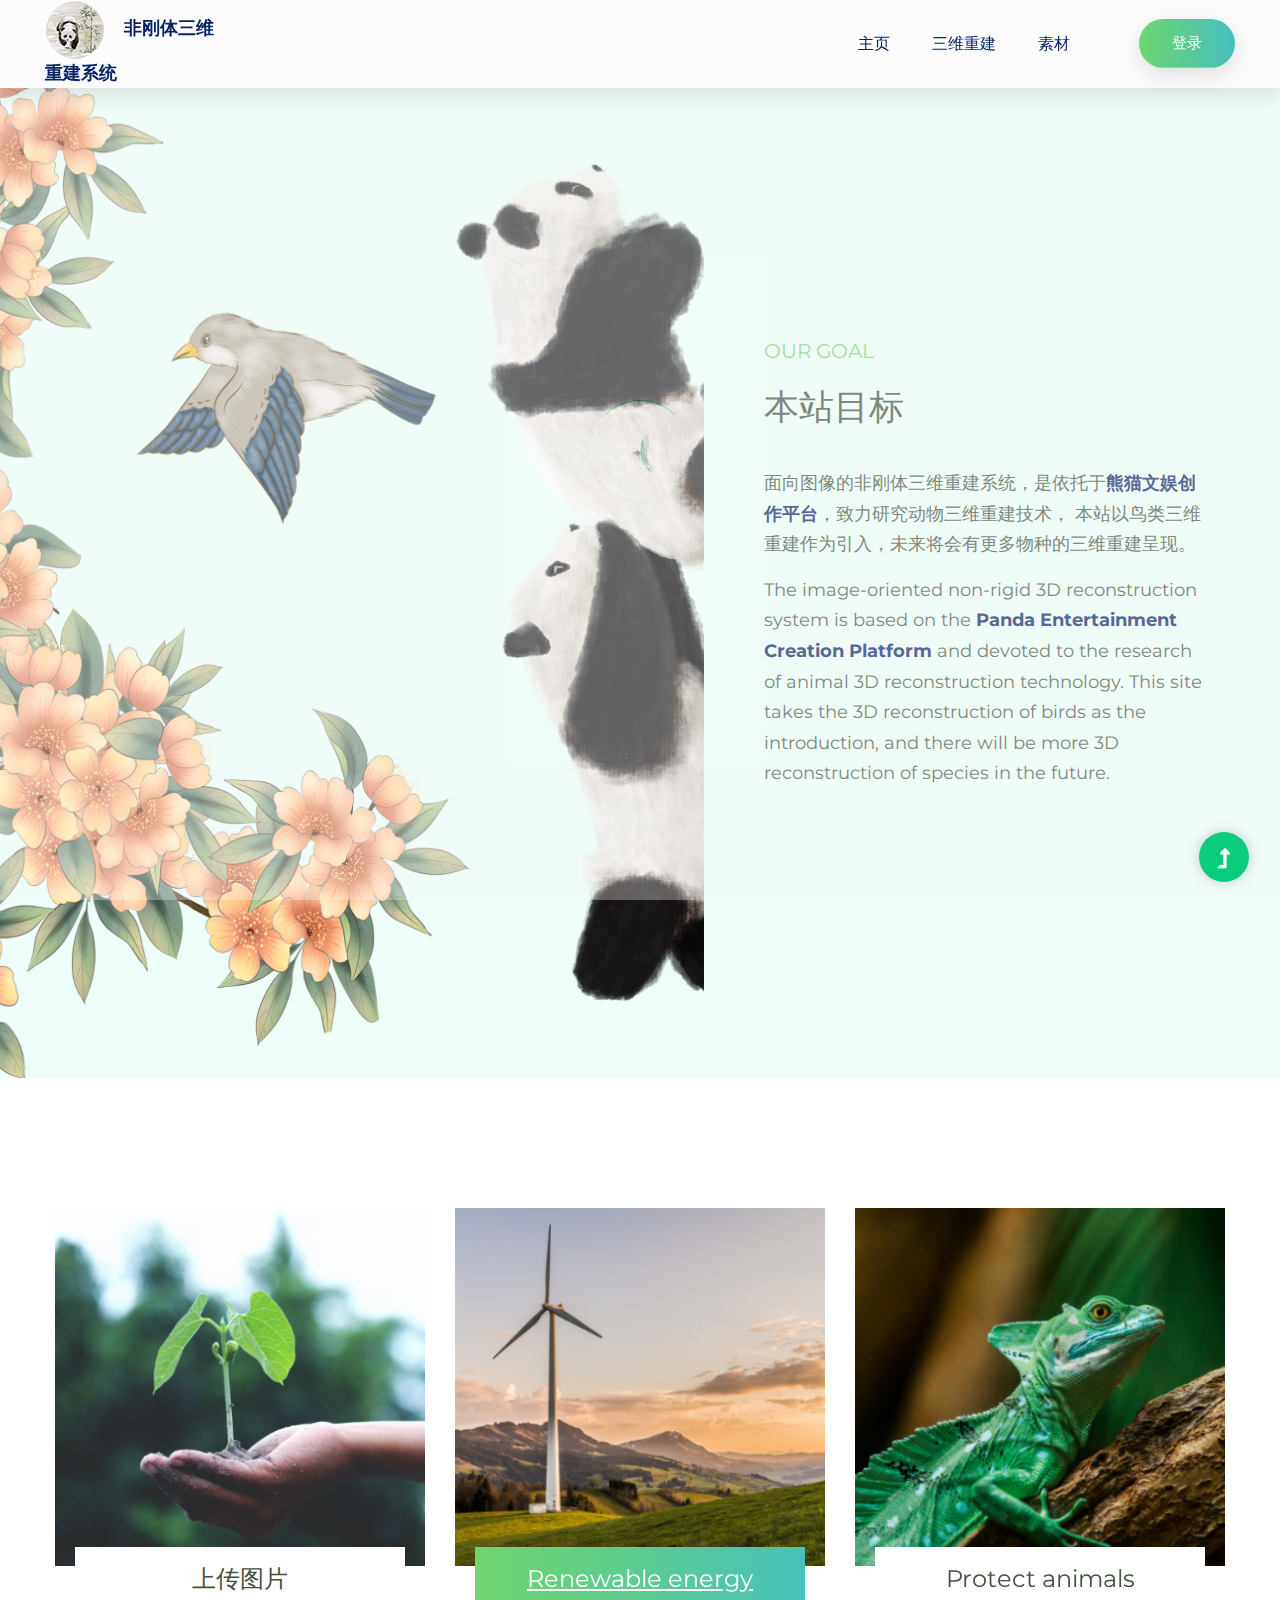
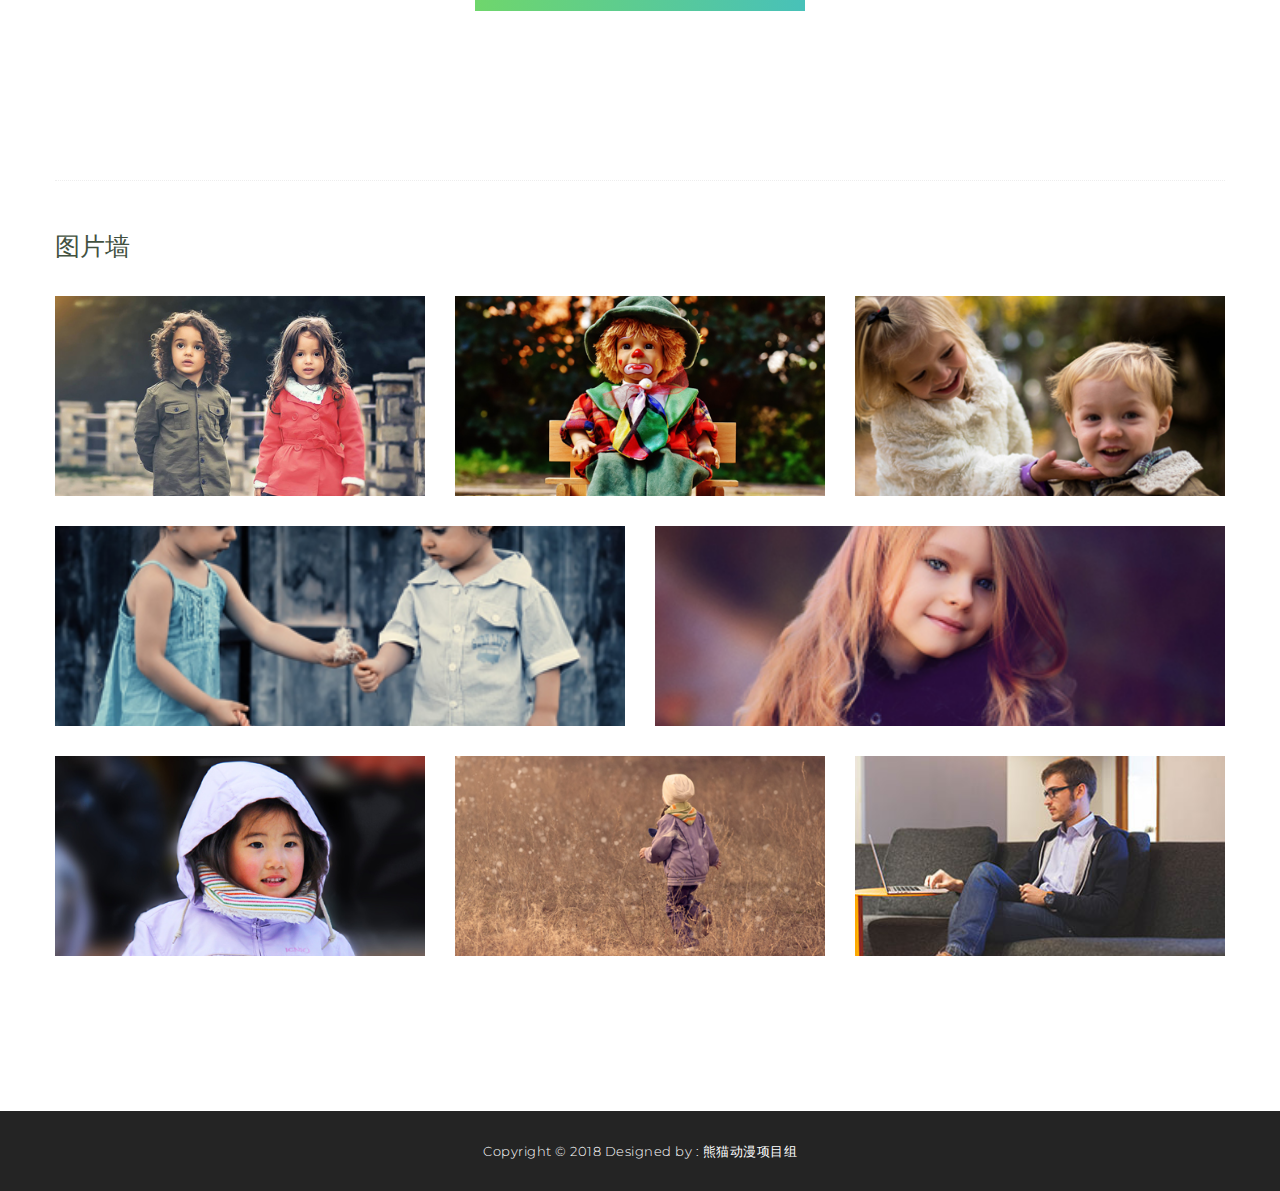
==== index.html @ 288cc520 "homepage_description" ====
<!doctype html>
<html class="no-js" lang="zxx">
<head>
    <meta charset="utf-8">
    <meta http-equiv="x-ua-compatible" content="ie=edge">
    <title>非刚体鸟类三维重建</title>
    <meta name="description" content="">
    <meta name="viewport" content="width=device-width, initial-scale=1">
    <link rel="shortcut icon" type="image/x-icon" href="assets/img/favicon.ico">

    <!-- CSS here -->
    <link rel="stylesheet" href="assets/css/bootstrap.min.css">
    <link rel="stylesheet" href="assets/css/owl.carousel.min.css">
    <link rel="stylesheet" href="assets/css/slicknav.css">
    <link rel="stylesheet" href="assets/css/flaticon.css">
    <link rel="stylesheet" href="assets/css/progressbar_barfiller.css">
    <link rel="stylesheet" href="assets/css/gijgo.css">
    <link rel="stylesheet" href="assets/css/animate.min.css">
    <link rel="stylesheet" href="assets/css/animated-headline.css">
    <link rel="stylesheet" href="assets/css/magnific-popup.css">
    <link rel="stylesheet" href="assets/css/fontawesome-all.min.css">
    <link rel="stylesheet" href="assets/css/themify-icons.css">
    <link rel="stylesheet" href="assets/css/slick.css">
    <link rel="stylesheet" href="assets/css/nice-select.css">
    <link rel="stylesheet" href="assets/css/style.css">

    <link rel="stylesheet" href="assets/css/my.css">
</head>

<body>
<!-- ? Preloader Start -->
<div id="preloader-active">
    <div class="preloader d-flex align-items-center justify-content-center">
        <div class="preloader-inner position-relative">
            <div class="preloader-circle"></div>
            <div class="preloader-img pere-text">
                <img src="assets/img/logo/loader.png" alt="">
            </div>
        </div>
    </div>
</div>
<!-- Preloader Start -->
<header>
    <!-- Header Start -->
    <div class="header-area">
        <div class="main-header ">
            <div class="header-bottom  header-sticky">
                <div class="container-fluid">
                    <div class="row align-items-center">
                        <!-- Logo -->
                        <div class="col-xl-2 col-lg-2">
                            <div class="logo">
                                <a href="index.html"><img src="assets/img/logo/logo.png" alt=""></a>
                                <a class="col-xl-10 col-lg-10"
                                   style="color: #072366; font-size: 18px; font-weight: bold">非刚体三维重建系统</a>
                            </div>
                        </div>
                        <div class="col-xl-10 col-lg-10">
                            <div class="menu-wrapper  d-flex align-items-center justify-content-end">
                                <!-- Main-menu -->
                                <div class="main-menu d-none d-lg-block">
                                    <nav>
                                        <ul id="navigation">
                                            <li><a href="#">主页</a></li>
                                            <li><a href="#reconstruct">三维重建</a></li>
                                            <li><a href="blog.html">素材</a>
                                                <ul class="submenu">
                                                    <li><a href="blog.html">Blog</a></li>
                                                    <li><a href="blog_details.html">Blog Details</a></li>
                                                    <li><a href="elements.html">Element</a></li>
                                                </ul>
                                            </li>
                                        </ul>
                                    </nav>
                                </div>
                                <!-- Header-btn -->
                                <div class="header-right-btn d-none d-lg-block ml-20">
                                    <a href="#" class="btn header-btn">登录</a>
                                </div>
                            </div>
                        </div>
                        <!-- Mobile Menu -->
                        <div class="col-12">
                            <div class="mobile_menu d-block d-lg-none"></div>
                        </div>
                    </div>
                </div>
            </div>
        </div>
    </div>
    <!-- Header End -->
</header>
<main>

    <!--? Visit Our Tailor Start -->
    <div class="visit-tailor-area fix">
        <!--Right Contents  -->
        <div class="tailor-offers"></div>
        <!-- left Contents -->
        <div class="tailor-details">
            <span>OUR GOAL</span>
            <h2>本站目标</h2>
            <p>面向图像的非刚体三维重建系统，是依托于<a href="elements.html" style="color: #072366; font-weight: bold">熊猫文娱创作平台</a>，致力研究动物三维重建技术，
                本站以鸟类三维重建作为引入，未来将会有更多物种的三维重建呈现。</p>
            <p class="pera-bottom">The image-oriented non-rigid 3D reconstruction system
                is based on the <a href="elements.html" style="color: #072366; font-weight: bold">Panda Entertainment Creation Platform </a>
                and devoted to the research of animal 3D reconstruction technology. This site takes the 3D
                reconstruction of birds as the introduction, and there will be more 3D
                reconstruction of species in the future.</p>
            <div class="container_downarrow">
                <div class="arrow"></div>
            </div>
        </div>
    </div>
    <!-- Visit Our Tailor End -->
    <!--? Services Area Start -->
    <div id="reconstruct" class="service-area section-padding30">
        <div class="container">
            <div class="row">
                <div class="col-lg-4 col-md-6 col-sm-11">
                    <div class="single-cat text-center mb-30">
                        <div class="cat-icon">
                            <img src="assets/img/gallery/services1.png" alt="">
                        </div>
                        <div class="cat-cap">
                            <h5><a href="#">上传图片</a></h5>
                        </div>
                    </div>
                </div>
                <div class="col-lg-4 col-md-6 col-sm-11">
                    <div class="single-cat active text-center mb-30">
                        <div class="cat-icon">
                            <img src="assets/img/gallery/services2.png" alt="">
                        </div>
                        <div class="cat-cap">
                            <h5><a href="#">Renewable energy</a></h5>
                        </div>
                    </div>
                </div>
                <div class="col-lg-4 col-md-6 col-sm-11">
                    <div class="single-cat text-center mb-30">
                        <div class="cat-icon">
                            <img src="assets/img/gallery/services3.png" alt="">
                        </div>
                        <div class="cat-cap">
                            <h5><a href="#">Protect animals</a></h5>
                        </div>
                    </div>
                </div>
            </div>
        </div>
    </div>
    <!--? Blog Area Start -->
    <section class="home-blog-area pb-padding">
        <div class="container">
            <!-- Section Tittle -->
            <div class="section-top-border">
                <h1>图片墙</h1>
                <div class="row gallery-item">
                    <div class="col-md-4">
                        <a href="assets/img/elements/g1.jpg" class="img-pop-up">
                            <div class="single-gallery-image" style="background: url(assets/img/elements/g1.jpg);"></div>
                        </a>
                    </div>
                    <div class="col-md-4">
                        <a href="assets/img/elements/g2.jpg" class="img-pop-up">
                            <div class="single-gallery-image" style="background: url(assets/img/elements/g2.jpg);"></div>
                        </a>
                    </div>
                    <div class="col-md-4">
                        <a href="assets/img/elements/g3.jpg" class="img-pop-up">
                            <div class="single-gallery-image" style="background: url(assets/img/elements/g3.jpg);"></div>
                        </a>
                    </div>
                    <div class="col-md-6">
                        <a href="assets/img/elements/g4.jpg" class="img-pop-up">
                            <div class="single-gallery-image" style="background: url(assets/img/elements/g4.jpg);"></div>
                        </a>
                    </div>
                    <div class="col-md-6">
                        <a href="assets/img/elements/g5.jpg" class="img-pop-up">
                            <div class="single-gallery-image" style="background: url(assets/img/elements/g5.jpg);"></div>
                        </a>
                    </div>
                    <div class="col-md-4">
                        <a href="assets/img/elements/g6.jpg" class="img-pop-up">
                            <div class="single-gallery-image" style="background: url(assets/img/elements/g6.jpg);"></div>
                        </a>
                    </div>
                    <div class="col-md-4">
                        <a href="assets/img/elements/g7.jpg" class="img-pop-up">
                            <div class="single-gallery-image" style="background: url(assets/img/elements/g7.jpg);"></div>
                        </a>
                    </div>
                    <div class="col-md-4">
                        <a href="assets/img/elements/g8.jpg" class="img-pop-up">
                            <div class="single-gallery-image" style="background: url(assets/img/elements/g8.jpg);"></div>
                        </a>
                    </div>
                </div>
            </div>
        </div>
    </section>
    <!-- Blog Area End -->

</main>
<footer class="uploadpic_footer">
    <p>Copyright &copy; 2018 Designed by : 熊猫动漫项目组</p>
</footer>
<!-- Scroll Up -->
<div id="back-top" >
    <a title="Go to Top" href="#"> <i class="fas fa-level-up-alt"></i></a>
</div>

<!-- JS here -->

<script src="./assets/js/vendor/modernizr-3.5.0.min.js"></script>
<!-- Jquery, Popper, Bootstrap -->
<script src="./assets/js/vendor/jquery-1.12.4.min.js"></script>
<script src="./assets/js/popper.min.js"></script>
<script src="./assets/js/bootstrap.min.js"></script>
<!-- Jquery Mobile Menu -->
<script src="./assets/js/jquery.slicknav.min.js"></script>

<!-- Jquery Slick , Owl-Carousel Plugins -->
<script src="./assets/js/owl.carousel.min.js"></script>
<script src="./assets/js/slick.min.js"></script>
<!-- One Page, Animated-HeadLin -->
<script src="./assets/js/wow.min.js"></script>
<script src="./assets/js/animated.headline.js"></script>
<script src="./assets/js/jquery.magnific-popup.js"></script>

<!-- Date Picker -->
<script src="./assets/js/gijgo.min.js"></script>
<!-- Nice-select, sticky -->
<script src="./assets/js/jquery.nice-select.min.js"></script>
<script src="./assets/js/jquery.sticky.js"></script>
<!-- Progress -->
<script src="./assets/js/jquery.barfiller.js"></script>

<!-- counter , waypoint,Hover Direction -->
<script src="./assets/js/jquery.counterup.min.js"></script>
<script src="./assets/js/waypoints.min.js"></script>
<script src="./assets/js/jquery.countdown.min.js"></script>
<script src="./assets/js/hover-direction-snake.min.js"></script>

<!-- contact js -->
<script src="./assets/js/contact.js"></script>
<script src="./assets/js/jquery.form.js"></script>
<script src="./assets/js/jquery.validate.min.js"></script>
<script src="./assets/js/mail-script.js"></script>
<script src="./assets/js/jquery.ajaxchimp.min.js"></script>

<!-- Jquery Plugins, main Jquery -->
<script src="./assets/js/plugins.js"></script>
<script src="./assets/js/main.js"></script>

</body>
</html>
---- assets/css/flaticon.css ----
/*
  	Flaticon icon font: Flaticon
  	Creation date: 02/06/2020 05:24
  	*/

@font-face {
  font-family: "Flaticon";
  src: url("../fonts/Flaticon.eot");
  src: url("../fonts/Flaticon.eot?#iefix") format("embedded-opentype"),
       url("../fonts/Flaticon.woff2") format("woff2"),
       url("../fonts/Flaticon.woff") format("woff"),
       url("../fonts/Flaticon.ttf") format("truetype"),
       url("../fonts/Flaticon.svg#Flaticon") format("svg");
  font-weight: normal;
  font-style: normal;
}

@media screen and (-webkit-min-device-pixel-ratio:0) {
  @font-face {
    font-family: "Flaticon";
    src: url("../fonts/Flaticon.svg#Flaticon") format("svg");
  }
}

[class^="flaticon-"]:before, [class*=" flaticon-"]:before,
[class^="flaticon-"]:after, [class*=" flaticon-"]:after {   
  font-family: Flaticon;
font-style: normal;
}

.flaticon-null:before { content: "\f100"; }
.flaticon-null-1:before { content: "\f101"; }
.flaticon-gear:before { content: "\f102"; }
.flaticon-think:before { content: "\f103"; }
---- assets/css/progressbar_barfiller.css ----
/* Custom Code skills */
.single-skill{
  display: flex;
}

.single-skill span {
	color: #79838b;
	font-size: 13px;
	font-weight: 300;
	letter-spacing: 0;
	margin-bottom: 14px;
	display: block;
}
.single-skill .bar-progress {
	width: 100%;
}
.single-skill .bar-title {
  width: 20%;
  margin-bottom: 19px;
}

.skills-content {
  padding-top: 200px;
  padding-left: 70px;
}

.skills-shape-bg {
  height: 651px;
  width: 868px;
  position: absolute;
  content: "";
  border: 2px solid #4d4d4d;
  left: 40%;
  top: 255px;
}

.skills-shape-bg::before {
  position: absolute;
  content: "";
  height: 465px;
  width: 300px;
  border: 2px solid #4d4d4d;
  left: -35%;
  top: 50%;
  transform: translateY(-50%);
  border-right: 0;
}



/* Default */
.barfiller {
	width: 100%;
	height: 10px;
	background: #f6f9fc;
  position: relative;
  border-radius: 5px;
}

.barfiller .fill {
  display: block;
  position: relative;
  width: 0px;
  height: 100%;
  background: #333;
  z-index: 1;
  border-radius: 5px;
}

.barfiller .tipWrap { display: none; }

.barfiller .tip {
  margin-top: -28px;
  padding: 2px 4px;
  font-size: 16px;
  color: #09cc7f;
  left: 0px;
  position: absolute;
  z-index: 2;
  background: transparent;
  font-weight: 800;
}

.barfiller .tip:after {
  border: solid;
  border-color: rgba(0,0,0,.8) transparent;
  border-width: 6px 6px 0 6px;
  content: "";
  display: block;
  position: absolute;
  left: 9px;
  top: 100%;
  z-index: 9;
  display: none;
  
}
---- assets/css/gijgo.css ----
.gj-button {
    background-color: #f5f5f5;
    border: 1px solid #ddd;
    color: #000;
    border-radius: 3px;
    padding: 6px 10px;
    cursor: pointer;
}

.gj-unselectable {
    -webkit-touch-callout: none;
    -webkit-user-select: none;
    -khtml-user-select: none;
    -moz-user-select: none;
    -ms-user-select: none;
    user-select: none;
}

.gj-row {
    display: -webkit-box;
    display: -ms-flexbox;
    display: flex;
    -ms-flex-wrap: wrap;
    flex-wrap: wrap;
}

.gj-margin-left-5 {
    margin-left: 5px;
}

.gj-margin-left-10 {
    margin-left: 10px;
}

.gj-width-full {
    width: 100%;
}

.gj-cursor-pointer {
    cursor: pointer;
}

.gj-text-align-center {
    text-align: center;
}

.gj-font-size-16 {
    font-size: 16px;
}

.gj-hidden {
    display: none;
}

/** Material Design */
.gj-button-md {
    background: 0 0;
    border: none;
    border-radius: 2px;
    color: rgba(0, 0, 0, 0.87);
    position: relative;
    height: 36px;
    margin: 0;
    min-width: 64px;
    padding: 0 16px;
    display: inline-block;
    font-family: "Roboto","Helvetica","Arial",sans-serif;
    font-size: 1rem;
    font-weight: 500;
    text-transform: uppercase;
    letter-spacing: 0;
    overflow: hidden;
    will-change: box-shadow;
    transition: box-shadow .2s cubic-bezier(.4,0,1,1),background-color .2s cubic-bezier(.4,0,.2,1),color .2s cubic-bezier(.4,0,.2,1);
    outline: none;
    cursor: pointer;
    text-decoration: none;
    text-align: center;
    line-height: 36px;
    vertical-align: middle;
    overflow: hidden;
    -webkit-user-select: none;
    -moz-user-select: none;
    -ms-user-select: none;
    user-select: none;
}

.gj-button-md:hover {
    background-color: rgba(158,158,158,.2);
}

.gj-button-md:disabled {
    color: rgba(0,0,0,.26);
    background: 0 0;
}

.gj-button-md .material-icons,
.gj-button-md .gj-icon {
    vertical-align: middle;
    /*font-size: 1.3rem;
    margin-right: 4px;*/
}

.gj-button-md.gj-button-md-icon {
    width: 24px;
    height: 31px;
    min-width: 24px;
    padding: 0px;
    display: table;
}

.gj-button-md.gj-button-md-icon .material-icons,
.gj-button-md.gj-button-md-icon .gj-icon {
    display: table-cell;
    margin-right: 0px;
    width: 24px;
    height: 24px;
}

.gj-button-md.active {
    background-color: rgba(158,158,158,.4);
}

.gj-button-md-group {
    position: relative;
    display: inline-block;
    vertical-align: middle;
}
.gj-textbox-md {
	/* border: none; */
	/* border-bottom: 1px solid rgba(0,0,0,.42); */
	display: block;
	font-family: "Helvetica","Arial",sans-serif;
	font-size: 16px;
	line-height: 16px;
	/* padding: 4px 0px; */
	margin: 0;
	/* width: 100%; */
	background: 0 0;
	/* text-align: ; */
	color: rgba(0,0,0,.87);
	padding-left: 44px;
	border: 1px solid #dca73a;
	/* padding: 15px 15px; */
	/* text-align: center; */
	width: 177px;
	height: 55px;
	border-radius: 5px;
}
.gj-textbox-md:focus,
.gj-textbox-md:active {
    /* border-bottom: 2px solid rgba(0,0,0,.42); */
    outline: none;
}

.gj-textbox-md::placeholder {
    color: #8e8e8e;
}

.gj-textbox-md:-ms-input-placeholder {
    color: #8e8e8e;
}

.gj-textbox-md::-ms-input-placeholder {
    color: #8e8e8e;
}

.gj-md-spacer-24 {
    min-width: 24px;
    width: 24px;
    display: inline-block;
}

.gj-md-spacer-32 {
    min-width: 32px;
    width: 32px;
    display: inline-block;
}

.gj-modal {
    position: fixed;
    top: 0;
    right: 0;
    bottom: 0;
    left: 0;
    z-index: 1203;
    display: none;
    overflow: hidden;
    -webkit-overflow-scrolling: touch;
    outline: 0;
    background-color: rgba(0, 0, 0, 0.54118);
    transition: 200ms ease opacity;
    will-change: opacity;
}

/* List */
ul.gj-list li [data-role="wrapper"] {
    display: table;
    width: 100%;
}

ul.gj-list li [data-role="checkbox"] {
    display: table-cell;
    vertical-align:middle;
    text-align:center;
}

ul.gj-list li [data-role="image"] {
    display: table-cell;
    vertical-align:middle;
    text-align:center;
}

ul.gj-list li [data-role="display"] {
    display: table-cell;
    vertical-align:middle;
    cursor: pointer;
}

ul.gj-list li [data-role="display"]:empty:before {
  content: "\200b"; /* unicode zero width space character */
}

/* List - Bootstrap */
ul.gj-list-bootstrap {
    padding-left: 0px;
    margin-bottom: 0px;
}

ul.gj-list-bootstrap li {
    padding: 0px;
}

ul.gj-list-bootstrap li [data-role="wrapper"] {
    padding: 0px 10px;
}

ul.gj-list-bootstrap li [data-role="checkbox"] {
    width: 24px;
    padding: 3px;
}

ul.gj-list-bootstrap li [data-role="image"] {
    width: 24px;
    height: 24px;
}

ul.gj-list-bootstrap li [data-role="display"] {
    padding: 8px 0px 8px 4px;
}

.list-group-item.active ul li, .list-group-item.active:focus ul li, .list-group-item.active:hover ul li {
    text-shadow: none;
    color:initial;
}

/* List - Material Design */
ul.gj-list-md {
    padding: 0px;
    list-style: none;
    list-style-type: none;
    line-height: 24px;
    letter-spacing: 0;
    color: #616161; /* Gray 700 */
}

ul.gj-list-md li {
    display: list-item;
    list-style-type: none;
    padding: 0px;
    min-height: unset;
    box-sizing: border-box;
    align-items: center;
    cursor: default;
    overflow: hidden;

    font-family: "Roboto","Helvetica","Arial",sans-serif;
    font-size: 16px;
    font-weight: 400;
    letter-spacing: .04em;
    line-height: 1;
    
    -webkit-flex-direction: row;
    -ms-flex-direction: row;
    flex-direction: row;
    -webkit-flex-wrap: nowrap;
    -ms-flex-wrap: nowrap;
    flex-wrap: nowrap;
}

ul.gj-list-md li [data-role="checkbox"] {
    height: 24px;
    width: 24px;
}

ul.gj-list-md li [data-role="image"] {
    height: 24px;
    width: 24px;
}

ul.gj-list-md li [data-role="display"] {
    padding: 8px 0px 8px 5px;
    order: 0;
    flex-grow: 2;
    text-decoration: none;
    box-sizing: border-box;
    align-items: center;
    text-align: left;
    color: rgba(0,0,0,.87);
}

ul.gj-list-md li.disabled>[data-role="wrapper"]>[data-role="display"] {
    color: #9E9E9E; /* Gray 500 */
}

.gj-list-md-active {
    background: #e0e0e0;
    color: #3f51b5;
}


/* Picker */
.gj-picker {
    position: absolute;
    z-index: 1203;
    background-color: #fff;
}

.gj-picker .selected {
    color: #fff;
}

/* Material Design */
.gj-picker-md {
    font-family: "Roboto","Helvetica","Arial",sans-serif;
    font-size: 16px;
    font-weight: 400;
    letter-spacing: .04em;
    line-height: 1;
    color: rgba(0,0,0,.87);
    border: 1px solid #E0E0E0;
}

.gj-modal .gj-picker-md {
    border: 0px;
}

.gj-picker-md [role="header"] {
    color: rgba(255, 255, 255, 0.54);
    display: flex;
    background: #2196f3;
    align-items: baseline;
    user-select: none;
    justify-content: center;
}

.gj-picker-md [role="footer"] {
    float: right;
    padding: 10px;
}

.gj-picker-md [role="footer"] button.gj-button-md {
    color: #2196f3;
    font-weight: bold;
    font-size: 13px;
}

/* Bootstrap */
.gj-picker-bootstrap {
    border-radius: 4px;
    border: 1px solid #E0E0E0;
}

.gj-picker-bootstrap .selected {
    color: #888;
}

.gj-picker-bootstrap [role="header"] {
    background: #eee;
    color: #AAA;
}
@font-face {
    font-family: 'gijgo-material';
    src: url('../fonts/gijgo-material.eot?235541');
    src: url('../fonts/gijgo-material.eot?235541#iefix') format('embedded-opentype'), url('../fonts/gijgo-material.ttf?235541') format('truetype'), url('../fonts/gijgo-material.woff?235541') format('woff'), url('../fonts/gijgo-material.svg?235541#gijgo-material') format('svg');
    font-weight: normal;
    font-style: normal;
}

.gj-icon {
    /* use !important to prevent issues with browser extensions that change fonts */
    font-family: 'gijgo-material' !important;
    font-size: 24px;
    speak: none;
    font-style: normal;
    font-weight: normal;
    font-variant: normal;
    text-transform: none;
    line-height: 1;
    /* Enable Ligatures ================ */
    letter-spacing: 0;
    -webkit-font-feature-settings: "liga";
    -moz-font-feature-settings: "liga=1";
    -moz-font-feature-settings: "liga";
    -ms-font-feature-settings: "liga" 1;
    font-feature-settings: "liga";
    -webkit-font-variant-ligatures: discretionary-ligatures;
    font-variant-ligatures: discretionary-ligatures;
    /* Better Font Rendering =========== */
    -webkit-font-smoothing: antialiased;
    -moz-osx-font-smoothing: grayscale;
}

.gj-icon.undo:before {
    content: "\e900";
}

.gj-icon.vertical-align-top:before {
    content: "\e901";
}

.gj-icon.vertical-align-center:before {
    content: "\e902";
}

.gj-icon.vertical-align-bottom:before {
    content: "\e903";
}

.gj-icon.arrow-dropup:before {
    content: "\e904";
}

.gj-icon.clock:before {
    content: "\e905";
}

.gj-icon.refresh:before {
    content: "\e906";
}

.gj-icon.last-page:before {
    content: "\e907";
}

.gj-icon.first-page:before {
    content: "\e908";
}

.gj-icon.cancel:before {
    content: "\e909";
}

.gj-icon.clear:before {
    content: "\e90a";
}

.gj-icon.check-circle:before {
    content: "\e90b";
}

.gj-icon.delete:before {
    content: "\e90c";
}

.gj-icon.arrow-upward:before {
    content: "\e90d";
}

.gj-icon.arrow-forward:before {
    content: "\e90e";
}

.gj-icon.arrow-downward:before {
    content: "\e90f";
}

.gj-icon.arrow-back:before {
    content: "\e910";
}

.gj-icon.list-numbered:before {
    content: "\e911";
}

.gj-icon.list-bulleted:before {
    content: "\e912";
}

.gj-icon.indent-increase:before {
    content: "\e913";
}

.gj-icon.indent-decrease:before {
    content: "\e914";
}

.gj-icon.redo:before {
    content: "\e915";
}

.gj-icon.align-right:before {
    content: "\e916";
}

.gj-icon.align-left:before {
    content: "\e917";
}

.gj-icon.align-justify:before {
    content: "\e918";
}

.gj-icon.align-center:before {
    content: "\e919";
}

.gj-icon.strikethrough:before {
    content: "\e91a";
}

.gj-icon.italic:before {
    content: "\e91b";
}

.gj-icon.underlined:before {
    content: "\e91c";
}

.gj-icon.bold:before {
    content: "\e91d";
}

.gj-icon.arrow-dropdown:before {
    content: "\e91e";
}

.gj-icon.done:before {
    content: "\e91f";
}

.gj-icon.pencil:before {
    content: "\e920";
}

.gj-icon.minus:before {
    content: "\e921";
}

.gj-icon.plus:before {
    content: "\e922";
}

.gj-icon.chevron-up:before {
    content: "\e923";
}

.gj-icon.chevron-right:before {
    content: "\e924";
}

.gj-icon.chevron-down:before {
    content: "\e925";
}

.gj-icon.chevron-left:before {
    content: "\e926";
}

.gj-icon.event:before {
    content: "\e927";
}
.gj-draggable {
    cursor: move;
}
.gj-resizable-handle {
    position: absolute;
    font-size: 0.1px;
    display: block;
    -ms-touch-action: none;
    touch-action: none;
    z-index: 1203;
}

.gj-resizable-n {
    cursor: n-resize;
    height: 7px;
    width: 100%;
    top: -5px;
    left: 0;
}
.gj-resizable-e {
    cursor: e-resize;
    width: 7px;
    right: -5px;
    top: 0;
    height: 100%;
}
.gj-resizable-s {
    cursor: s-resize;
    height: 7px;
    width: 100%;
    bottom: -5px;
    left: 0;
}
.gj-resizable-w {
	cursor: w-resize;
	width: 7px;
	left: -5px;
	top: 0;
	height: 100%;
}
.gj-resizable-se {
	cursor: se-resize;
	width: 12px;
	height: 12px;
	right: 1px;
	bottom: 1px;
}
.gj-resizable-sw {
	cursor: sw-resize;
	width: 9px;
	height: 9px;
	left: -5px;
	bottom: -5px;
}
.gj-resizable-nw {
	cursor: nw-resize;
	width: 9px;
	height: 9px;
	left: -5px;
	top: -5px;
}
.gj-resizable-ne {
	cursor: ne-resize;
	width: 9px;
	height: 9px;
	right: -5px;
	top: -5px;
}

.gj-dialog-footer {
    position: absolute;
    bottom: 0px;
    width: 100%;
    margin-top: 0px;
}

.gj-dialog-scrollable [data-role="body"] {
    overflow-x: hidden;
    overflow-y: scroll;
}

/** Bootstrap 3 **/
.gj-dialog-bootstrap {
    overflow: hidden;
    z-index: 1202;
}

.gj-dialog-bootstrap [data-role="title"] {
    display: inline;
}
.gj-dialog-bootstrap [data-role="close"] {
    line-height: 1.42857143;
}

/** Bootstrap 4 **/
.gj-dialog-bootstrap4 {
    overflow: hidden;
    z-index: 1202;
}

.gj-dialog-bootstrap4 [data-role="title"] {
    display: inline;
}
.gj-dialog-bootstrap4 [data-role="close"] {
    line-height: 1.5;
}

/** Material Design **/
.gj-dialog-md {
    background-color: #FFF;
    overflow: hidden;
    border: none;
    box-shadow: 0 11px 15px -7px rgba(0,0,0,.2), 0 24px 38px 3px rgba(0,0,0,.14), 0 9px 46px 8px rgba(0,0,0,.12);
    box-sizing: border-box;
    position: relative;
    display: -webkit-box;
    display: -webkit-flex;
    display: -ms-flexbox;
    display: flex;
    -webkit-box-orient: vertical;
    -webkit-box-direction: normal;
    -webkit-flex-direction: column;
    -ms-flex-direction: column;
    flex-direction: column;
    -webkit-background-clip: padding-box;
    background-clip: padding-box;
    outline: 0;
    z-index: 1202;
}

.gj-dialog-md-header {
    padding: 24px 24px 0px 24px;
    font-family: "Roboto","Helvetica","Arial",sans-serif;
}

.gj-dialog-md-title {
    margin: 0;
    font-weight: 400;
    display: inline;
    line-height: 28px;
    font-size: 20px;
}

.gj-dialog-md-close {
    -webkit-appearance: none;
    padding: 0;
    cursor: pointer;
    background: 0 0;
    border: 0;
    float: right;
    line-height: 28px;
    font-size: 28px;
}

.gj-dialog-md-body {
    padding: 20px 24px 24px 24px;
    color: rgba(0,0,0,.54);
    font-family: "Helvetica","Arial",sans-serif;
    font-size: 14px;
    font-weight: 400;
    line-height: 20px;
}

.gj-dialog-md-footer {
    padding: 8px 8px 8px 24px;
    display: -webkit-flex;
    display: -ms-flexbox;
    display: flex;
    -webkit-flex-direction: row-reverse;
    -ms-flex-direction: row-reverse;
    flex-direction: row-reverse;
    -webkit-flex-wrap: wrap;
    -ms-flex-wrap: wrap;
    flex-wrap: wrap;

    box-sizing: border-box;
}

.gj-dialog-md-footer>*:first-child {
    margin-right: 0;
}

.gj-dialog-md-footer>* {
    margin-right: 8px;
    height: 36px;
}
DIV.gj-grid-wrapper {
    margin: auto;
    position: relative;
    clear:both;
    z-index: 1;
}

TABLE.gj-grid {
    margin: auto;    
    border-collapse: collapse;
    width: 100%;
    table-layout: fixed;
}

TABLE.gj-grid THEAD TH [data-role="selectAll"] {
    margin: auto;
}

TABLE.gj-grid THEAD TH [data-role="title"] {
    display: inline-block;
}

TABLE.gj-grid THEAD TH [data-role="sorticon"] {
    display: inline-block;
}

TABLE.gj-grid THEAD TH {
    overflow: hidden;
    text-overflow: ellipsis;
}

TABLE.gj-grid.autogrow-header-row THEAD TH {
    overflow: auto;
    text-overflow: initial;
    white-space: pre-wrap;
    -ms-word-break: break-word;
    word-break: break-word;
}

TABLE.gj-grid > tbody > tr > td {
    overflow: hidden;
    position: relative;
}

table.gj-grid tbody div[data-role="display"] {
    vertical-align: middle;
    text-indent: 0;
    white-space: pre-wrap;
    -ms-word-break: break-word;
    word-break: break-word;
}

table.gj-grid.fixed-body-rows tbody div[data-role="display"] {
    overflow: hidden;
    text-overflow: ellipsis;
    white-space: nowrap;
    -ms-word-break: initial;
    word-break: initial;
}

table.gj-grid tfoot DIV[data-role="display"] {
    vertical-align: middle;
    text-indent: 0;
    display: flex;
}

TABLE.gj-grid .fa {
    padding: 2px;
}

TABLE.gj-grid > tbody > tr > td > div {
    padding: 2px;
    overflow: hidden;
}

DIV.gj-grid-wrapper DIV.gj-grid-loading-cover
{
    background: #BBBBBB;
    opacity: 0.5;
    position: absolute;
    vertical-align: middle;
}

DIV.gj-grid-wrapper DIV.gj-grid-loading-text
{
    position: absolute;
    font-weight: bold;
}

/* Bootstrap Theme */
table.gj-grid-bootstrap thead th {
    background-color: #f5f5f5;
    vertical-align:middle;
}

table.gj-grid-bootstrap thead th [data-role="sorticon"] {
    margin-left: 5px;
}

table.gj-grid-bootstrap thead th [data-role="sorticon"] i.gj-icon,
table.gj-grid-bootstrap thead th [data-role="sorticon"] i.material-icons {
    position: absolute;
    font-size: 20px;
    top: 15px;
}

table.gj-grid-bootstrap tbody tr td div[data-role="display"] {
    padding: 0px;
}

.gj-grid-bootstrap-4 .gj-checkbox-bootstrap {
    display: inline-block;
    padding-top: 2px;
}

.gj-grid-bootstrap-4 tbody tr.active {
    background-color: rgba(0,0,0,.075);
}

/* Material Design Theme */
.gj-grid-md {
    position: relative;
    border: 1px solid #e0e0e0;
    border-collapse: collapse;
    white-space: nowrap;
    font-size: 13px;
    font-family: "Roboto","Helvetica","Arial",sans-serif;
    background-color: #fff;
}

.gj-grid-md td:first-of-type, .gj-grid-md th:first-of-type {
    padding-left: 24px;
}

.gj-grid-md th {
    position: relative;
    vertical-align: bottom;
    font-weight: 700;
    line-height: 31px;
    letter-spacing: 0;
    height: 56px;
    font-size: 12px;
    color: rgba(0,0,0,.54);
    padding-bottom: 8px;
    box-sizing: border-box;
    padding: 12px 18px;
    text-align: right;
}

.gj-grid-md td {
    position: relative;
    height: 48px;
    border-top: 1px solid #e0e0e0;
    border-bottom: 1px solid #e0e0e0;
    padding: 12px 18px;
    box-sizing: border-box;
    text-align: left;
    color: rgba(0,0,0,.87);
}

.gj-grid-md tbody tr {
    position: relative;
    height: 48px;
    transition-duration: .28s;
    transition-timing-function: cubic-bezier(.4,0,.2,1);
    transition-property: background-color;
}

.gj-grid-md tbody tr:hover {
    background-color: #EEEEEE; /* Gray 200 */
}

.gj-grid-md tbody tr.gj-grid-md-select {
    background-color: #F5F5F5; /* Grey 100 */
}


table.gj-grid-md thead th [data-role="sorticon"] {
    margin-left: 5px;
}

table.gj-grid-md thead th [data-role="sorticon"] i.gj-icon,
table.gj-grid-md thead th [data-role="sorticon"] i.material-icons {
    position: absolute;
    font-size: 16px;
    top: 19px;
}

table.gj-grid-md thead th.gj-grid-select-all {
    padding-bottom: 3px;
}
/* Hide all prioritized columns by default */
@media only all {
	th.display-1120,
	td.display-1120,
	th.display-960,
	td.display-960,
	th.display-800,
	td.display-800,
	th.display-640,
	td.display-640,
	th.display-480,
	td.display-480,
	th.display-320,
	td.display-320 {
		display: none;
	}
}

/* Show at 320px (20em x 16px) */
@media screen and (min-width: 20em) {
	TABLE.gj-grid-bootstrap th.display-320,
	TABLE.gj-grid-bootstrap td.display-320 {
		display: table-cell;
	}
}
/* Show at 480px (30em x 16px) */
@media screen and (min-width: 30em) {
	TABLE.gj-grid-bootstrap th.display-480,
	TABLE.gj-grid-bootstrap td.display-480 {
		display: table-cell;
	}
}
/* Show at 640px (40em x 16px) */
@media screen and (min-width: 40em) {
	TABLE.gj-grid-bootstrap th.display-640,
	TABLE.gj-grid-bootstrap td.display-640 {
		display: table-cell;
	}
}
/* Show at 800px (50em x 16px) */
@media screen and (min-width: 50em) {
	TABLE.gj-grid-bootstrap th.display-800,
	TABLE.gj-grid-bootstrap td.display-800 {
		display: table-cell;
	}
}
/* Show at 960px (60em x 16px) */
@media screen and (min-width: 60em) {
	TABLE.gj-grid-bootstrap th.display-960,
	TABLE.gj-grid-bootstrap td.display-960 {
		display: table-cell;
	}
}
/* Show at 1,120px (70em x 16px) */
@media screen and (min-width: 70em) {
	TABLE.gj-grid-bootstrap th.display-1120,
	TABLE.gj-grid-bootstrap td.display-1120 {
		display: table-cell;
	}
}

/* Material Design Theme */
.gj-grid-md tfoot tr th {
    padding-right: 14px;
}

.gj-grid-md tfoot tr[data-role="pager"] .gj-grid-mdl-pager-label {
    padding-left: 5px;
    padding-right: 5px;
}

.gj-grid-md tfoot tr[data-role="pager"] .gj-dropdown-md {
    margin-left: 12px;
}

.gj-grid-md tfoot tr[data-role="pager"] .gj-dropdown-md [role="presenter"] {
    font-size: 12px;
    font-weight: bold;
    color: rgba(0,0,0,.54);
}

.gj-grid-md tfoot tr[data-role="pager"] .gj-dropdown-md [role="presenter"] [role="display"] {
    text-align: right;
}

.gj-grid-md tfoot tr[data-role="pager"] .gj-grid-md-limit-select {
    margin-left: 10px;
    font-size: 12px;
    font-weight: bold;
    color: rgba(0,0,0,.54);
}

/* Bootstrap */
.gj-grid-bootstrap tfoot tr[data-role="pager"] th {
    line-height: 30px;
    background-color: #f5f5f5;
}

.gj-grid-bootstrap tfoot tr[data-role="pager"] th > div > div {
    margin-right: 5px;
}

.gj-grid-bootstrap tfoot tr[data-role="pager"] th > div > button {
    margin-right: 5px;
}

.gj-grid-bootstrap-4 tfoot tr[data-role="pager"] th > div button {
    height: 34px;
}

.gj-grid-bootstrap-4 tfoot tr[data-role="pager"] th div .gj-dropdown-bootstrap-4 .gj-dropdown-expander-mi .gj-icon {
    top: 5px;
}

.gj-grid-bootstrap-3 tfoot tr[data-role="pager"] th > div > input {
    margin-right: 5px;
    width: 40px;
    text-align: right;
    display: inline-block;
    font-weight: bold;
}

.gj-grid-bootstrap-4 tfoot tr[data-role="pager"] th > div > div.input-group {
    width: 40px;
}

.gj-grid-bootstrap-4 tfoot tr[data-role="pager"] th > div > div.input-group input {
    text-align: right;
    font-weight: bold;
    height: 34px;
    padding-top: 2px;
    padding-bottom: 6px;
}

.gj-grid-bootstrap tfoot tr[data-role="pager"] th > div > select {
    display: inline-block;
    margin-right: 5px;
    width: 60px;
}

.gj-grid-bootstrap tfoot tr[data-role="pager"] th .gj-dropdown-bootstrap .gj-list-bootstrap [data-role="display"] {
    line-height: 14px;
}

.gj-grid-bootstrap tfoot tr[data-role="pager"] th .gj-dropdown-bootstrap [role="presenter"] [role="display"] {
    font-weight: bold;
}

.gj-grid-bootstrap tfoot tr[data-role="pager"] th .gj-dropdown-bootstrap-3 [role="presenter"] {
    padding: 2px 8px;
}

.gj-grid-bootstrap tfoot tr[data-role="pager"] th .gj-dropdown-bootstrap-4 [role="presenter"] {
    padding: 1px 8px;
}
.gj-grid thead tr th div.gj-grid-column-resizer-wrapper {
    position: relative;
    width: 100%;
    height: 0px; 
    top: 0px; 
    left: 0px; 
    padding: 0px;
}

span.gj-grid-column-resizer {
    position: absolute;
    right: 0px;
    width: 10px;
    top: -100px;
    height: 300px;
    z-index: 1203;
    cursor: e-resize;
}

.gj-grid-resize-cursor {
    cursor: e-resize;
}
.gj-grid-md tbody tr.gj-grid-top-border td {
  border-top: 2px solid #777;
}
.gj-grid-md tbody tr.gj-grid-bottom-border td {
  border-bottom: 2px solid #777;
}

.gj-grid-bootstrap tbody tr.gj-grid-top-border td {
  border-top: 2px solid #777;
}
.gj-grid-bootstrap tbody tr.gj-grid-bottom-border td {
  border-bottom: 2px solid #777;
}
.gj-grid-md thead tr th.gj-grid-left-border,
.gj-grid-md tbody tr td.gj-grid-left-border
{
    border-left: 3px solid #777;
}
.gj-grid-md thead tr th.gj-grid-right-border,
.gj-grid-md tbody tr td.gj-grid-right-border
{
    border-right: 3px solid #777;
}

.gj-grid-bootstrap thead tr th.gj-grid-left-border,
.gj-grid-bootstrap tbody tr td.gj-grid-left-border
{
    border-left: 5px solid #ddd;
}
.gj-grid-bootstrap thead tr th.gj-grid-right-border,
.gj-grid-bootstrap tbody tr td.gj-grid-right-border
{
    border-right: 5px solid #ddd;
}
.gj-dirty {
    position: absolute;
    top: 0px;
    left: 0px;
    border-style: solid;
    border-width: 3px;
    border-color: #f00 transparent transparent #f00;
    padding: 0;
    overflow: hidden;
    vertical-align: top;
}

/* Material Design */
.gj-grid-md tbody tr td.gj-grid-management-column {
    padding: 3px;
}

.gj-grid-md tbody tr td[data-mode="edit"] {
    padding: 0px 18px;
}

.gj-grid-md tbody .gj-dropdown-md [role="presenter"] [role="display"] {
    padding: 0px;
}

/* Bootstrap */
.gj-grid-bootstrap tbody tr td[data-mode="edit"] {
    padding: 0px;
}

.gj-grid-bootstrap tbody tr td[data-mode="edit"] [data-role="edit"] {
    padding: 0px;
}

/* Bootstrap 3 */
.gj-grid-bootstrap-3 tbody tr td.gj-grid-management-column {
    padding: 3px;
}

.gj-grid-bootstrap-3 tbody tr td[data-mode="edit"] {
    height: 38px;
}

.gj-grid-bootstrap-3 tbody tr td[data-mode="edit"] [data-role="edit"] input[type="text"] {
    height: 37px;
    padding: 8px;
}

.gj-grid-bootstrap-3 tbody tr td[data-mode="edit"] .gj-dropdown-bootstrap [role="presenter"] {
    border: 0px;
    border-radius: 0px;
    height: 37px;
    padding-left: 8px;
}

.gj-grid-bootstrap-3 tbody tr td[data-mode="edit"] .gj-datepicker-bootstrap {
    height: 37px;
}

.gj-grid-bootstrap-3 tbody tr td[data-mode="edit"] .gj-datepicker-bootstrap [role="input"] {
    height: 37px;
    border:0px;
    border-radius: 0px;
}

.gj-grid-bootstrap-3 tbody tr td[data-mode="edit"] .gj-datepicker-bootstrap [role="right-icon"] {
    border:0px;
    border-radius: 0px;
}

.gj-grid-bootstrap-3 tbody tr td[data-mode="edit"] .gj-checkbox-bootstrap {
    display: inline-block;
    padding-top: 10px;
    height: 32px;
}

/* Bootstrap 4 */
.gj-grid-bootstrap-4 tbody tr td.gj-grid-management-column {
    padding: 6px;
}

.gj-grid-bootstrap-4 tbody tr td[data-mode="edit"] [data-role="edit"] input[type="text"] {
    height: 48px;
    padding-left: 12px;
}

.gj-grid-bootstrap-4 tbody tr td[data-mode="edit"] .gj-dropdown-bootstrap [role="presenter"] {
    border: 0px;
    border-radius: 0px;
    height: 48px;
    padding-left: 12px;
    font-family: -apple-system,system-ui,BlinkMacSystemFont,"Segoe UI",Roboto,"Helvetica Neue",Arial,sans-serif;
}

.gj-grid-bootstrap-4 tbody tr td[data-mode="edit"] .gj-dropdown-bootstrap-4 [role="expander"].gj-dropdown-expander-mi .gj-icon,
.gj-grid-bootstrap-4 tbody tr td[data-mode="edit"] .gj-dropdown-bootstrap-4 [role="expander"].gj-dropdown-expander-mi .material-icons {
    top: 13px;
}

.gj-grid-bootstrap-4 tbody tr td[data-mode="edit"] .gj-datepicker-bootstrap {
    height: 48px;
}

.gj-grid-bootstrap-4 tbody tr td[data-mode="edit"] .gj-datepicker-bootstrap [role="input"] {
    height: 48px;
    border:0px;
    border-radius: 0px;
}

.gj-grid-bootstrap-4 tbody tr td[data-mode="edit"] .gj-datepicker-bootstrap [role="right-icon"] {
    background-color: #fff;
}

.gj-grid-bootstrap-4 tbody tr td[data-mode="edit"] .gj-datepicker-bootstrap [role="right-icon"] button {
    border: 0px;
    border-radius: 0px;
    width: 43px;
    position: relative;
}

.gj-grid-bootstrap-4 tbody tr td[data-mode="edit"] .gj-datepicker-bootstrap [role="right-icon"] .gj-icon,
.gj-grid-bootstrap-4 tbody tr td[data-mode="edit"] .gj-datepicker-bootstrap [role="right-icon"] .material-icons {
    top: 13px;
    left: 10px;
    font-size: 24px;
}

.gj-grid-bootstrap-4 tbody tr td[data-mode="edit"] .gj-checkbox-bootstrap {
    display: inline-block;
    padding-top: 15px;
    height: 42px;
}
.gj-grid-md thead tr[data-role="filter"] th {
    border-top: 1px solid #e0e0e0;
}

div.gj-grid-wrapper div.gj-grid-bootstrap-toolbar {
    background-color: #f5f5f5;
    padding: 8px;
    font-weight: bold;
    border: 1px solid #ddd;
}

div.gj-grid-wrapper div.gj-grid-bootstrap-4-toolbar {
    background-color: #f5f5f5;
    padding: 12px;
    font-weight: bold;
    border: 1px solid #ddd;
}

div.gj-grid-wrapper div.gj-grid-md-toolbar {
    font-weight: bold;
    font-size: 24px;
    font-family: "Helvetica","Arial",sans-serif;
    background-color: rgb(255, 255, 255);
    
    border-top: 1px solid #e0e0e0;
    border-left: 1px solid #e0e0e0;
    border-right: 1px solid #e0e0e0;
    border-bottom: 0px;
    border-collapse: collapse;

    padding: 0 18px 0px 18px;
    line-height: 56px;
}
table.gj-grid-scrollable tbody {
    overflow-y: auto;
    overflow-x: hidden;
    display: block;
}

/* Material Design */
table.gj-grid-md.gj-grid-scrollable {
    border-bottom: 0px;
}

table.gj-grid-md.gj-grid-scrollable tbody {
    border-right: 1px solid #e0e0e0;
    border-bottom: 1px solid #e0e0e0;
}

table.gj-grid-md.gj-grid-scrollable tfoot {
    border-bottom: 1px solid #e0e0e0;
}

/* Bootstrap 3 */
table.gj-grid-bootstrap.gj-grid-scrollable {
    border-bottom: 0px;
}

table.gj-grid-bootstrap.gj-grid-scrollable tbody {
    border-right: 1px solid #ddd;
    border-bottom: 1px solid #ddd;
}

table.gj-grid-bootstrap.gj-grid-scrollable tbody tr[data-role="row"]:first-child td {
    border-top: 0px;
}

table.gj-grid-bootstrap.gj-grid-scrollable tbody tr[data-role="row"] td:first-child {
    border-left: 0px;
}

table.gj-grid-bootstrap.gj-grid-scrollable tbody tr[data-role="row"] td:last-child {
    border-right: 0px;
}

table.gj-grid-bootstrap.gj-grid-scrollable tfoot {
    border-bottom: 1px solid #ddd;
}

ul.gj-list li [data-role="spacer"] {
    display: table-cell;
}

ul.gj-list li [data-role="expander"] {
    display: table-cell;
    vertical-align:middle;
    text-align:center;
    cursor: pointer;
}

[data-type="tree"] ul li [data-role="expander"].gj-tree-material-icons-expander {
    width: 24px;
}

[data-type="tree"] ul li [data-role="expander"].gj-tree-font-awesome-expander {
    width: 24px;
}

[data-type="tree"] ul li [data-role="expander"].gj-tree-glyphicons-expander {
    width: 24px;
}

[data-type="tree"] ul li [data-role="expander"].gj-tree-glyphicons-expander .glyphicon {
    top: 4px;
    height: 24px;
}

/* Bootstrap Theme */
.gj-tree-bootstrap-3 ul.gj-list-bootstrap li {
    border: 0px;
    border-radius: 0px;
    color: #333;
}

.gj-tree-bootstrap-3 ul.gj-list-bootstrap li.active {
    color: #fff;
}

.gj-tree-bootstrap-3 ul.gj-list-bootstrap li.disabled {
    color: #777;
    background-color: #eee;
}

.gj-tree-bootstrap-4 ul.gj-list-bootstrap li {
    border: 0px;
    border-radius: 0px;
    color: #212529;
}

.gj-tree-bootstrap-4 ul.gj-list-bootstrap li.active {
    color: #fff;
}

.gj-tree-bootstrap-4 ul.gj-list-bootstrap li.disabled {
    color: #868e96;
}

.gj-tree-bootstrap-4 ul.gj-list-bootstrap li ul.gj-list-bootstrap {
    width: 100%;
}

.gj-tree-bootstrap-border ul.gj-list-bootstrap li {
    border: 1px solid #ddd;
}

.gj-tree-bootstrap-border ul.gj-list-bootstrap li ul.gj-list-bootstrap li {
    border-left: 0px;
    border-right: 0px;
}

.gj-tree-bootstrap-border ul.gj-list-bootstrap li:first-child {
    border-top-left-radius: 4px;
    border-top-right-radius: 4px;
}

.gj-tree-bootstrap-border ul.gj-list-bootstrap li:last-child {
    border-bottom-left-radius: 4px;
    border-bottom-right-radius: 4px;
}

.gj-tree-bootstrap-border ul.gj-list-bootstrap li ul.gj-list-bootstrap li:first-child {
    border-top-left-radius: 0px;
    border-top-right-radius: 0px;
}

.gj-tree-bootstrap-border ul.gj-list-bootstrap li ul.gj-list-bootstrap li:last-child {
    border-bottom: 0px;
    border-bottom-left-radius: 0px;
    border-bottom-right-radius: 0px;
}

ul.gj-list-bootstrap li [data-role="expander"].gj-tree-material-icons-expander {
    padding-top: 8px;
    padding-bottom: 4px;
}

ul.gj-list-bootstrap li [data-role="expander"].gj-tree-material-icons-expander .gj-icon {
    width: 24px;
    height: 24px;
}

/* Material Design Theme */
ul.gj-list-md li.disabled > [data-role="wrapper"] > [data-role="expander"] {
    color: #9E9E9E; /* Gray 500 */
}

.gj-tree-md-border ul.gj-list-md li {
    border: 1px solid #616161; /* Gray 700 */
    margin-bottom: -1px;
}

.gj-tree-md-border ul.gj-list-md li ul.gj-list-md li {
    border-left: 0px;
    border-right: 0px;
}

.gj-tree-md-border ul.gj-list-md li ul.gj-list-md li:last-child {
    border-bottom: 0px;
}
.gj-tree-drop-above {    
    border-top: 1px solid #000;
}

.gj-tree-drop-below {
    border-bottom: 1px solid #000;
}

.gj-tree-bootstrap-3 ul.gj-list-bootstrap li [data-role="wrapper"].drop-above {
    border-top: 2px solid #000;
}

.gj-tree-bootstrap-3 ul.gj-list-bootstrap li [data-role="wrapper"].drop-below {
    border-bottom: 2px solid #000;
}

.gj-tree-bootstrap-4 ul.gj-list-bootstrap li [data-role="wrapper"].drop-above {
    border-top: 2px solid #000;
}

.gj-tree-bootstrap-4 ul.gj-list-bootstrap li [data-role="wrapper"].drop-below {
    border-bottom: 2px solid #000;
}

.gj-tree-drag-el {
    padding: 0px;
    margin: 0px;
    z-index: 1203;
}

.gj-tree-drag-el li {
    padding: 0px;
    margin: 0px;
}

.gj-tree-drag-el [data-role="wrapper"] {
    cursor: move;
    display: table;
}

.gj-tree-drag-el [data-role="indicator"] {
    width: 14px;
    padding: 0px 3px;
    display: table-cell;
    vertical-align: middle;
    text-align: center;
}

.gj-tree-bootstrap-drag-el li.list-group-item {
    border: 0px;
    background: unset;
}

.gj-tree-bootstrap-drag-el [data-role="indicator"] {
    width: 24px;
    height: 24px;
    padding: 0px;
}

.gj-tree-md-drag-el [data-role="indicator"] {
    width: 24px;
    height: 24px;
    padding: 0px;
}
/* Bootstrap */
.gj-checkbox-bootstrap {
    min-width: 0;
    font-size: 0;
    font-weight: normal;
    margin: 0px;
    text-align: center;
    width: 18px;
    height: 18px;
    position: relative;
    display: inline;
}

.gj-checkbox-bootstrap input[type="checkbox"] {
    display: none;
    margin-bottom: -12px;
}

.gj-checkbox-bootstrap span {
    background: #fff;
    display: block;
    content: " ";
    width: 18px;
    height: 18px;
    line-height: 11px;
    font-size: 11px;
    padding: 2px;
    color: #555555;
    border: 1px solid #CCCCCC;
    border-radius: 3px;
    transition: box-shadow 0.2s linear, border-color 0.2s linear;
    cursor: pointer;
    margin: auto;
}

.gj-checkbox-bootstrap input[type="checkbox"]:focus + span:before {
    outline: 0;
    box-shadow: 0 0 0 0 #66afe9, 0 0 6px rgba(102, 175, 233, .6);
    border-color: #66afe9;
}

.gj-checkbox-bootstrap input[type="checkbox"][disabled] + span {
    opacity: 0.6;
    cursor: not-allowed;
}

/* Bootstrap 4 */
.gj-checkbox-bootstrap.gj-checkbox-bootstrap-4 span {
    line-height: 16px;
    padding: 0px;
}

.gj-checkbox-bootstrap-4.gj-checkbox-material-icons input[type="checkbox"]:checked + span:after {
    font-size: 16px;
}

.gj-checkbox-bootstrap-4.gj-checkbox-material-icons input[type="checkbox"]:indeterminate + span:after {
    font-size: 16px;
}

/* Material Design */
.gj-checkbox-md {
    min-width: 0;
    font-size: 0;
    font-weight: normal;
    margin: 0px;
    text-align: center;
    width: 16px;
    height: 16px;
    position: relative;
}

.gj-checkbox-md input[type="checkbox"] {
    display: none;
    margin-bottom: -12px;
}

.gj-checkbox-md span {
    display: inline-block;
    box-sizing: border-box;
    width: 16px;
    height: 16px;
    margin: 0;
    cursor: pointer;
    overflow: hidden;
    border: 2px solid #616161; /* Gray 700 */
    border-radius: 2px;
    z-index: 2;
}

.gj-checkbox-md input[type="checkbox"]:checked + span {
    border: 2px solid #536DFE; /* Indigo A200 */
}

.gj-checkbox-md input[type="checkbox"]:checked + span:after {
    color: #FFF;
    background-color: #536DFE; /* Indigo A200 */
    position: absolute;
    left: 1px;
    top: -15px;
}

.gj-checkbox-md input[type="checkbox"]:indeterminate + span {
    border: 2px solid #616161; /* Gray 700 */
}

.gj-checkbox-md input[type="checkbox"]:indeterminate + span:after {    
    color: #616161;/*color: rgba(0, 0, 0, 1);*/
    position: absolute;
    left: 1px;
    top: -15px;
}

.gj-checkbox-md input[type="checkbox"][disabled] + span {
    border: 2px solid #9E9E9E;
}

.gj-checkbox-md input[type="checkbox"][disabled] + span:after {
    background-color: #9E9E9E;
}

.gj-checkbox-md input[type="checkbox"][disabled]:indeterminate + span:after {
    color: #FFFFFF;
}

/* Material Icons */
.gj-checkbox-material-icons input[type="checkbox"]:checked + span:after {
    content: "\e91f";
    font-size: 14px;
    font-weight: bold;
    white-space: pre;
}

.gj-checkbox-material-icons input[type="checkbox"]:indeterminate + span:after {
    content: "\e921";
    font-size: 14px;
    font-weight: bold;
    white-space: pre;
}

/* Glyphicons */
.gj-checkbox-glyphicons input[type="checkbox"]:checked + span:after {
    display: inline-block;
    font-family: 'Glyphicons Halflings';
    content: "\e013 ";
}

.gj-checkbox-glyphicons input[type="checkbox"]:indeterminate + span:after {
    display: inline-block;
    font-family: 'Glyphicons Halflings';
    content: "\2212 ";
    padding-right: 1px;
}

/* fontawesome */
.gj-checkbox-fontawesome .fa {
    font-size: 14px;
}
.gj-checkbox-bootstrap.gj-checkbox-fontawesome .fa {
    line-height: 18px;
}

.gj-checkbox-fontawesome input[type="checkbox"]:checked + span:before {
    content: "\f00c ";
}

.gj-checkbox-fontawesome input[type="checkbox"]:indeterminate + span:before {
    content: "\f068 ";
}
.gj-editor [role="body"] {
    overflow: auto;
    outline: 0px solid transparent;
    box-sizing: border-box;
}

/* Material Design */
.gj-editor-md {
    padding: 7px;
    font-family: "Roboto","Helvetica","Arial",sans-serif;
    font-size: 14px;
    font-weight: 500;
    letter-spacing: 0;
    border: 1px solid rgba(158,158,158,.2);
}

.gj-editor-md [role="toolbar"] {
    margin-bottom: 7px;
}

.gj-editor-md [role="toolbar"] .gj-button-md {
    min-width: 54px;
    margin-right: 5px;
}

.gj-editor-md [role="toolbar"] .gj-button-md .gj-icon {
    width: 24px;
    height: 24px;
}

.gj-editor-md [role="body"] {
    border: 1px solid rgba(158,158,158,.2);
}

.gj-editor-md p {
    margin: 0;
    padding: 0;
}

.gj-editor-md blockquote {
    font-size: 14px;
}

/* Bootstrap */
.gj-editor-bootstrap {
    padding: 7px;
    border: 1px solid #eceeef;
}

.gj-editor-bootstrap [role="toolbar"] {
    margin-bottom: 7px;
}

.gj-editor-bootstrap [role="toolbar"] .btn-group {
    margin-right: 10px;
}

.gj-editor-bootstrap [role="toolbar"] button {
    height: 36px;
}

.gj-editor-bootstrap [role="body"] {
    border: 1px solid #eceeef;
}

.gj-editor-bootstrap p {
    margin: 0;
    padding: 0;
}

.gj-editor-bootstrap blockquote {
    font-size: 14px;
}
.gj-dropdown {
    position: relative;
    border-collapse: separate;
}

.gj-dropdown [role="presenter"] {
    display: table;
    cursor: pointer;
    outline: none;
    position: relative;
}

.gj-dropdown [role="presenter"] [role="display"] {
    display: table-cell;
    text-align: left;
    width: 100%;
}

.gj-dropdown [role="presenter"] [role="expander"] {
    display: table-cell;
    vertical-align:middle;
    text-align:center;
    width: 24px;
    height: 24px;
}

/* Material Design */
.gj-dropdown-md [role="presenter"] {
    font-family: "Roboto","Helvetica","Arial",sans-serif;
    font-size: 16px;
    font-weight: 400;
    letter-spacing: .04em;
    line-height: 1;
    color: rgba(0,0,0,.87);
    padding: 0px;
    border: 0px;
    border-bottom: 1px solid rgba(0,0,0,.42);
    background: transparent;
}

.gj-dropdown-md [role="presenter"]:focus,
.gj-dropdown-md [role="presenter"]:active {
    border-bottom: 2px solid rgba(0,0,0,.42);
}

.gj-dropdown-md [role="presenter"] [role="display"] {
    padding: 4px 0px;
    line-height: 18px;
}

.gj-dropdown-md [role="presenter"] [role="display"] .placeholder {
    color: #8e8e8e;
}

.gj-dropdown-list-md {
    position: absolute;
    top: 0px;
    left: 0px;
    background-color: #f5f5f5;
    color: #000;
    margin: 0px;
    z-index: 1203;
}

.gj-dropdown-list-md li:hover, .gj-dropdown-list-md li.active {
    background-color: #eee;
}

/* Bootstrap */
.gj-dropdown-bootstrap [role="presenter"] [role="display"] {
    padding-right: 5px;
}

.gj-dropdown-bootstrap [role="presenter"] [role="expander"] {
    padding-left: 5px;
}

.gj-dropdown-bootstrap [role="presenter"] [role="expander"].gj-dropdown-expander-mi {
    width: 24px;
}

.gj-dropdown-bootstrap-3 [role="presenter"] [role="display"] {
    line-height: 20px;
}

.gj-dropdown-bootstrap-3 [role="presenter"] [role="display"] .placeholder {
    color: #9999b3;
}

.gj-dropdown-bootstrap-3 [role="presenter"] [role="expander"] {
    width: 20px;
    height: 20px;
}

.gj-dropdown-bootstrap-3 [role="presenter"] [role="expander"].gj-dropdown-expander-mi .gj-icon,
.gj-dropdown-bootstrap-3 [role="presenter"] [role="expander"].gj-dropdown-expander-mi .material-icons {
    top: 5px;
    right: 10px;
    position: absolute;
}

.gj-dropdown-bootstrap-4 [role="presenter"] {
    border: 1px solid #ced4da;
}

.gj-dropdown-bootstrap-4 [role="presenter"] [role="display"] {
    line-height: 24px;
}

.gj-dropdown-bootstrap-4 [role="presenter"] [role="expander"].gj-dropdown-expander-mi .gj-icon,
.gj-dropdown-bootstrap-4 [role="presenter"] [role="expander"].gj-dropdown-expander-mi .material-icons {
    top: 7px;
    right: 10px;
    position: absolute;
}

.gj-dropdown-list-bootstrap {
    position: absolute;
    top: 32px;
    left: 0px;
    margin: 0px;
    z-index: 1203;
}
.gj-datepicker [role="input"]::-ms-clear {
    display: none;
}

.gj-datepicker [role="right-icon"] {
    cursor: pointer;
}

.gj-picker div[role="navigator"] {
    display: -webkit-box;
    display: -ms-flexbox;
    display: flex;
    -ms-flex-wrap: wrap;
    flex-wrap: wrap;
}

.gj-picker div[role="navigator"] div {
    cursor: pointer;
    position: relative;
    flex-basis: 0;
    -webkit-box-flex: 1;
    -ms-flex-positive: 1;
    flex-grow: 1;
    max-width: 100%;
}

.gj-picker div[role="navigator"] div[role="period"] {
    width: 100%;
    text-align: center;
}

/* Material Design */
.gj-datepicker-md {
	font-family: "Roboto","Helvetica","Arial",sans-serif;
	font-size: 16px;
	font-weight: 400;
	letter-spacing: .04em;
	line-height: 1;
	color: #9d9d9d;
    position: relative;
    /* background-image: url(../img/logo/date-picker-icon.png); */
}
.gj-datepicker-md [role="right-icon"] {
	position: absolute;
	left: 13px;
	top: 16px;
	font-size: 24px;
}

.gj-datepicker-md.small .gj-textbox-md {
    font-size: 14px;
}

.gj-datepicker-md.small .gj-icon {
    font-size: 22px;
}

.gj-datepicker-md.large .gj-textbox-md {
    font-size: 18px;
}

.gj-datepicker-md.large .gj-icon {
    font-size: 28px;
}

.gj-picker-md.datepicker [role="header"] {
    padding: 20px 20px;
    display: block;
}

.gj-picker-md.datepicker [role="header"] [role="year"] {
    font-size: 17px;
    padding-bottom: 5px;
    cursor: pointer;
}

.gj-picker-md.datepicker [role="header"] [role="date"] {
    font-size: 36px;
    cursor: pointer;
}

.gj-picker-md div[role="navigator"] {
    height: 42px;
    line-height: 42px;
}

.gj-picker div[role="navigator"] div[role="period"] {
    font-weight: bold;
    font-size: 15px;
}

.gj-picker-md div[role="navigator"] div:first-child {
    max-width: 42px;
}

.gj-picker-md div[role="navigator"] div:last-child {
    max-width: 42px;
}

.gj-picker-md div[role="navigator"] div i.gj-icon,
.gj-picker-md div[role="navigator"] div i.material-icons {
    position: absolute;
    top: 8px;
}

.gj-picker-md div[role="navigator"] div:first-child i.gj-icon,
.gj-picker-md div[role="navigator"] div:first-child i.material-icons {
    left: 10px;
}

.gj-picker-md div[role="navigator"] div:last-child i.gj-icon,
.gj-picker-md div[role="navigator"] div:last-child i.material-icons {
    right: 11px;
}

.gj-picker-md table thead {
    color: #9E9E9E; /* Gray 500 */
}

.gj-picker-md table tr th div,
.gj-picker-md table tr td div {
    display: block;
    width: 40px;
    height: 40px;
    line-height: 40px;
    font-size: 13px;
    text-align: center;
    vertical-align: middle;
}

[type="year"].gj-picker-md table tr td div,
[type="decade"].gj-picker-md table tr td div,
[type="century"].gj-picker-md table tr td div {
    width: 73px;
    height: 73px;
    line-height: 73px;
    cursor: pointer;
}

.gj-picker-md table tr td.gj-cursor-pointer div:hover {
    background: #EEEEEE;
    border-radius: 50%;
    color: rgba(0,0,0,.87);
}

.gj-picker-md table tr td.other-month div,
.gj-picker-md table tr td.disabled div {
    color: #BDBDBD; /* Gray 400 */
}

.gj-picker-md table tr td.focused div {
    background: #E0E0E0; /* Gray 300 */
    border-radius: 50%;
}

.gj-picker-md table tr td.today div {
    color: #1976D2;
}

.gj-picker-md table tr td.selected.gj-cursor-pointer div {
    color: #FFFFFF;
    background: #1976D2; /* Blue 700 */
    border-radius: 50%;
}

.gj-picker-md table tr td.calendar-week div {
    font-weight: bold;
}

/* Bootstrap */
.gj-datepicker-bootstrap :focus,
.gj-datepicker-bootstrap :active {
    box-shadow: none;
}

.gj-picker-bootstrap {
    border: 1px solid rgba(0,0,0,0.15);
    border-radius: 4px;
    padding: 4px;
}

.gj-modal .gj-picker-bootstrap {
    padding: 0px;
}

.gj-picker-bootstrap.datepicker [role="header"] {
    padding: 10px 20px;
    display: block;
}

.gj-picker-bootstrap.datepicker [role="header"] [role="year"] {
    font-size: 15px;
    cursor: pointer;
}

.gj-picker-bootstrap [role="header"] [role="date"] {
    font-size: 24px;
    cursor: pointer;
}

.gj-modal .gj-picker-bootstrap.datepicker [role="body"] {
    padding: 15px;
}

.gj-picker-bootstrap div[role="navigator"] {
    height: 30px;
    line-height: 30px;
    text-align: center;
}

.gj-picker-bootstrap div[role="navigator"] div:first-child {
    max-width: 30px;
}

.gj-picker-bootstrap div[role="navigator"] div:last-child {
    max-width: 30px;
}

.gj-picker-bootstrap table tr td div,
.gj-picker-bootstrap table tr th div {
    display: block;
    width: 30px;
    height: 30px;
    line-height: 30px;
    text-align: center;
    vertical-align: middle;
}

[type="year"].gj-picker-bootstrap table tr td div,
[type="decade"].gj-picker-bootstrap table tr td div,
[type="century"].gj-picker-bootstrap table tr td div {
    width: 53px;
    height: 53px;
    line-height: 53px;
    cursor: pointer;
}

.gj-picker-bootstrap table tr th div i,
.gj-picker-bootstrap table tr th div span {
    line-height: 30px;
}

.gj-picker-bootstrap div[role="navigator"] .gj-icon,
.gj-picker-bootstrap div[role="navigator"] .material-icons {
    margin: 3px;
}

.gj-picker-bootstrap table tr td.focused div,
.gj-picker-bootstrap table tr td.gj-cursor-pointer div:hover {
    background: #EEEEEE;
    border-radius: 4px;
    color: #212529;
}

.gj-picker-bootstrap table tr td.today div {
    color: #204d74;
    font-weight: bold;
}

.gj-picker-bootstrap table tr td.selected.gj-cursor-pointer div {
    color: #fff;
    background-color: #204d74;
    border-color: #122b40;
    border-radius: 4px;
}

.gj-picker-bootstrap table tr td.other-month div,
.gj-picker-bootstrap table tr td.disabled div {
    color: #777;
}

/* Bootstrap 3 */
.gj-datepicker-bootstrap span[role="right-icon"].input-group-addon {
    border-top-left-radius: 0px;
    border-bottom-left-radius: 0px;
    border-top-right-radius: 4px;
    border-bottom-right-radius: 4px;
    border-left: 0px;
    position: relative;
    /*width: 38px;*/
}

.gj-datepicker-bootstrap span[role="right-icon"].input-group-addon .gj-icon,
.gj-datepicker-bootstrap span[role="right-icon"].input-group-addon .material-icons {
    position: absolute;
    top: 7px;
    left: 7px;
}

/* Bootstrap 4 */
.gj-datepicker-bootstrap [role="right-icon"] button {
    width: 38px;
    position: relative;
    border: 1px solid #ced4da;
}

.gj-datepicker-bootstrap [role="right-icon"] button:hover {
    color: #6c757d;
    background-color: transparent;
}

.gj-datepicker-bootstrap.input-group-sm [role="right-icon"] button {
    width: 30px;
}

.gj-datepicker-bootstrap.input-group-lg [role="right-icon"] button {
    width: 48px;
}

.gj-datepicker-bootstrap [role="right-icon"] button .gj-icon,
.gj-datepicker-bootstrap [role="right-icon"] button .material-icons {
    position: absolute;
    font-size: 21px;
    top: 9px;
    left: 9px;
}

.gj-datepicker-bootstrap.input-group-sm [role="right-icon"] button .gj-icon,
.gj-datepicker-bootstrap.input-group-sm [role="right-icon"] button .material-icons {
    top: 6px;
    left: 6px;
    font-size: 19px;
}

.gj-datepicker-bootstrap.input-group-lg [role="right-icon"] button .gj-icon,
.gj-datepicker-bootstrap.input-group-lg [role="right-icon"] button .material-icons {
    font-size: 27px;
    top: 10px;
    left: 10px;
}
.gj-timepicker [role="input"]::-ms-clear {
    display: none;
}

.gj-timepicker [role="right-icon"] {
    cursor: pointer;
}

.gj-picker.timepicker [role="header"] {
    font-size: 58px;
    padding: 20px 0;
    line-height: 58px;

    display: flex;
    align-items: baseline;
    user-select: none;
    justify-content: center;
}

.gj-picker.timepicker [role="header"] div {
    cursor: pointer;
    width: 66px;
    text-align: right;
}

.gj-picker [role="header"] [role="mode"] {
    position: relative;
    width: 0px;
}

.gj-picker [role="header"] [role="mode"] span {
    position: absolute;
    left: 7px;
    line-height: 18px;
    font-size: 18px;
}

.gj-picker [role="header"] [role="mode"] span[role="am"] {
    top: 7px;
}

.gj-picker [role="header"] [role="mode"] span[role="pm"] {
    bottom: 7px;
}

.gj-picker [role="body"] [role="dial"] {
    width: 256px;
    color: rgba(0, 0, 0, 0.87);
    height: 256px;
    position: relative;
    background: #eeeeee;
    border-radius: 50%;
    margin: 10px;
}

.gj-picker [role="body"] [role="hour"] {
    top: calc(50% - 16px);
    left: calc(50% - 16px);
    width: 32px;
    height: 32px;
    cursor: pointer;
    position: absolute;
    font-size: 14px;
    text-align: center;
    line-height: 32px;
    user-select: none;
    pointer-events: none;
}

.gj-picker [role="body"] [role="hour"].selected {
    color: rgba(255, 255, 255, 1);
}

.gj-picker [role="body"] [role="arrow"] {
    top: calc(50% - 1px);
    left: 50%;
    width: calc(50% - 20px);
    height: 2px;
    position: absolute;
    pointer-events: none;
    transform-origin: left center;
    transition: all 250ms cubic-bezier(0.4, 0, 0.2, 1);
    width: calc(50% - 52px);
}

.gj-picker .arrow-begin {
    top: -3px;
    left: -4px;
    width: 8px;
    height: 8px;
    position: absolute;
    border-radius: 50%;
}

.gj-picker .arrow-end {
    top: -15px;
    right: -16px;
    width: 0;
    height: 0;
    position: absolute;
    box-sizing: content-box;
    border-width: 16px;
    border-radius: 50%;
}

/* Material Design */
.gj-timepicker-md {
    font-family: "Roboto","Helvetica","Arial",sans-serif;
    font-size: 16px;
    font-weight: 400;
    letter-spacing: .04em;
    line-height: 1;
    color: rgba(0,0,0,.87);
    position: relative;
}

.gj-timepicker-md.small .gj-textbox-md {
    font-size: 14px;
}

.gj-timepicker-md.small .gj-icon {
    font-size: 22px;
}

.gj-timepicker-md.large .gj-textbox-md {
    font-size: 18px;
}

.gj-timepicker-md.large .gj-icon {
    font-size: 28px;
}

.gj-timepicker-md [role="right-icon"] {
    cursor: pointer;
    position: absolute;
    right: 0px;
    top: 0px;
    font-size: 24px;
}

.gj-picker-md .arrow-begin {
    background-color: #2196f3;
}
.gj-picker-md .arrow-end {
    border: 16px solid #2196f3;
}

.gj-picker-md [role="body"] [role="arrow"] {
    background-color: #2196f3;
}

/* Bootstrap */
.gj-timepicker-bootstrap :focus,
.gj-timepicker-bootstrap :active {
    box-shadow: none;
}

.gj-picker-bootstrap [role="body"] [role="arrow"] {
    background-color: #888;
}

.gj-picker-bootstrap .arrow-begin {
    background-color: #888;
}

.gj-picker-bootstrap .arrow-end {
    border: 16px solid #888;
}

/* Bootstrap 3 */
.gj-timepicker-bootstrap .input-group-addon {
    border-top-left-radius: 0px;
    border-bottom-left-radius: 0px;
    border-top-right-radius: 4px;
    border-bottom-right-radius: 4px;
    border-left: 0px;
    position: relative;
    width: 38px;
}

.gj-timepicker-bootstrap.input-group-sm .input-group-addon {
    width: 30px;
}

.gj-timepicker-bootstrap.input-group-lg .input-group-addon {
    width: 46px;
}

.gj-timepicker-bootstrap .input-group-addon .gj-icon,
.gj-timepicker-bootstrap .input-group-addon .material-icons {
    position: absolute;
    font-size: 21px;
    top: 6px;
    left: 8px;
}

.gj-timepicker-bootstrap.input-group-sm .input-group-addon .gj-icon,
.gj-timepicker-bootstrap.input-group-sm .input-group-addon .material-icons {
    font-size: 19px;
    top: 5px;
    left: 5px;
}

.gj-timepicker-bootstrap.input-group-lg .input-group-addon .gj-icon,
.gj-timepicker-bootstrap.input-group-lg .input-group-addon .material-icons {
    font-size: 27px;
    top: 10px;
    left: 10px;
}

/* Bootstrap 4 */
.gj-timepicker-bootstrap [role="right-icon"] button {
    width: 38px;
    position: relative;
}

.gj-timepicker-bootstrap.input-group-sm [role="right-icon"] button {
    width: 30px;
}

.gj-timepicker-bootstrap.input-group-lg [role="right-icon"] button {
    width: 48px;
}

.gj-timepicker-bootstrap [role="right-icon"] button .gj-icon,
.gj-timepicker-bootstrap [role="right-icon"] button .material-icons {
    position: absolute;
    font-size: 21px;
    top: 7px;
    left: 9px;
}

.gj-timepicker-bootstrap.input-group-sm [role="right-icon"] button .gj-icon,
.gj-timepicker-bootstrap.input-group-sm [role="right-icon"] button .material-icons {
    top: 4px;
    left: 6px;
    font-size: 19px;
}

.gj-timepicker-bootstrap.input-group-lg [role="right-icon"] button .gj-icon,
.gj-timepicker-bootstrap.input-group-lg [role="right-icon"] button .material-icons {
    font-size: 27px;
    top: 8px;
    left: 10px;
}
.gj-picker.datetimepicker [role="header"] [role="date"] {
    padding-bottom: 5px;
    text-align: center;
    cursor: pointer;
}

.gj-picker [role="switch"] {
    align-items: baseline;
    user-select: none;
    position: relative;
}

.gj-picker [role="switch"] [role="calendarMode"] {
    cursor: pointer;
    position: absolute;
    bottom: 2px;
    left: 0px;
}

.gj-picker [role="switch"] [role="time"] {
    width: 100%;
    text-align: center;
}

.gj-picker [role="switch"] [role="time"] div {
    display: inline;
    cursor: pointer;
}

.gj-picker [role="switch"] [role="calendarMode"] {
    cursor: pointer;
}

.gj-picker [role="switch"] [role="clockMode"] {
    position: absolute;
    right: 0px;
    bottom: 3px;
    cursor: pointer;
}

/* Material Design */
.gj-picker-md.datetimepicker [role="header"] {
    font-size: 36px;
    padding: 10px 20px;
    display: block;
}

.gj-picker-md [role="switch"] {
    color: rgba(255, 255, 255, 0.54);
    background: #2196f3;
    font-size: 32px;
}

/* Bootstrap */
.gj-picker-bootstrap.datetimepicker [role="header"] {
    font-size: 36px;
    padding: 10px 20px;
    display: block;
}

.gj-picker-bootstrap.datetimepicker [role="header"] [role="time"] {
    font-size: 22px;
}

.gj-slider {
    position: relative;
    padding: 8px 6px;
}

.gj-slider [role="track"] {
    width: 100%;
}

.gj-slider [role="progress"] {
    position: absolute;
    z-index: 1203;
}

.gj-slider [role="handle"] {
    position: absolute;
}

.gj-slider-md [role="track"] {
    display: -webkit-box;
    display: -ms-flexbox;
    display: flex;
    -webkit-box-orient: vertical;
    -webkit-box-direction: normal;
    -ms-flex-direction: column;
    flex-direction: column;
    -webkit-box-pack: center;
    -ms-flex-pack: center;
    justify-content: center;
    color: #fff;
    text-align: center;
    background-color: #e9ecef;
    height: 2px;
    background-color: rgba(0,0,0,.26);
}

.gj-slider-md [role="progress"] {
    display: -webkit-box;
    display: -ms-flexbox;
    display: flex;
    -webkit-box-orient: vertical;
    -webkit-box-direction: normal;
    -ms-flex-direction: column;
    flex-direction: column;
    -webkit-box-pack: center;
    -ms-flex-pack: center;
    justify-content: center;
    color: #fff;
    text-align: center;
    height: 2px;
    background-color: #536DFE; /* Indigo A200 */
    top: 8px;
    left: 6px;
}

.gj-slider-md [role="handle"] {
    top: 3px;
    left: 0px;
    width: 12px;
    height: 12px;
    background-color: #536DFE; /* Indigo A200 */
    filter: progid:DXImageTransform.Microsoft.gradient(startColorstr='#ff337ab7', endColorstr='#ff2e6da4', GradientType=0);
    filter: none;
    -webkit-box-shadow: inset 0 1px 0 rgba(255,255,255,.2), 0 1px 2px rgba(0,0,0,.05);
    box-shadow: inset 0 1px 0 rgba(255,255,255,.2), 0 1px 2px rgba(0,0,0,.05);
    border: 0px solid transparent;
    border-radius: 50%;
    cursor: pointer;
    z-index: 1204;
}

/* Bootstrap */
.gj-slider-bootstrap [role="track"] {
    border-radius: 4px;
    height: 10px;
}

.gj-slider-bootstrap [role="progress"] {
    height: 10px;
    border-radius: 4px;
    top: 8px;
    left: 6px;
    transition: none;
}

.gj-slider-bootstrap [role="handle"] {
    top: 2px;
    left: 0px;
    width: 20px;
    height: 20px;
    filter: progid:DXImageTransform.Microsoft.gradient(startColorstr='#ff337ab7', endColorstr='#ff2e6da4', GradientType=0);
    filter: none;
    -webkit-box-shadow: inset 0 1px 0 rgba(255,255,255,.2), 0 1px 2px rgba(0,0,0,.05);
    box-shadow: inset 0 1px 0 rgba(255,255,255,.2), 0 1px 2px rgba(0,0,0,.05);
    border: 0px solid transparent;
    border-radius: 50%;
    cursor: pointer;
    z-index: 1204;
}

.gj-slider-bootstrap-3 [role="handle"] {
    background-color: #337ab7;
    background-image: -webkit-linear-gradient(top, #337ab7 0%, #2e6da4 100%);
    background-image: -o-linear-gradient(top, #337ab7 0%, #2e6da4 100%);
    background-image: linear-gradient(to bottom, #337ab7 0%, #2e6da4 100%);
    background-repeat: repeat-x;
}

.gj-slider-bootstrap-4 [role="handle"] {
    background-color: #007bff;
    background-image: -webkit-linear-gradient(top, #007bff 0%, #2e6da4 100%);
    background-image: -o-linear-gradient(top, #007bff 0%, #2e6da4 100%);
    background-image: linear-gradient(to bottom, #007bff 0%, #2e6da4 100%);
    background-repeat: repeat-x;
}


.gj-colorpicker [role="right-icon"] {
    cursor: pointer;
}


/* Material Design */
.gj-colorpicker-md {
    font-family: "Roboto","Helvetica","Arial",sans-serif;
    font-size: 16px;
    font-weight: 400;
    letter-spacing: .04em;
    line-height: 1;
    color: rgba(0,0,0,.87);
    position: relative;
}

.gj-colorpicker-md [role="right-icon"] {
    position: absolute;
    right: 0px;
    top: 0px;
    font-size: 24px;
}
---- assets/css/animated-headline.css ----
/* -------------------------------- 

Primary style

-------------------------------- */
*, *::after, *::before {
  -webkit-box-sizing: border-box;
  -moz-box-sizing: border-box;
  box-sizing: border-box;
}

html * {
  -webkit-font-smoothing: antialiased;
  -moz-osx-font-smoothing: grayscale;
}

html {
  font-size: 62.5%;
}


a {
  text-decoration: none;
}

.cd-title {
  position: relative;
  height: 160px;
  line-height: 230px;
  text-align: center;
}
.cd-title h1 {
  font-size: 2.4rem;
  font-weight: 700;
}
@media only screen and (min-width: 768px) {
  .cd-title {
    line-height: 250px;
  }
}
@media only screen and (min-width: 1170px) {
  .cd-title {
    height: 200px;
    line-height: 300px;
  }
  .cd-title h1 {
    font-size: 3rem;
  }
}

.cd-intro {
  width: 90%;
  max-width: 768px;
  text-align: center;
}

.cd-intro {
  margin: 4em auto;
}
@media only screen and (min-width: 768px) {
  .cd-intro {
    margin: 5em auto;
  }
}
@media only screen and (min-width: 1170px) {
  .cd-intro {
    margin: 6em auto;
  }
}

.cd-headline {
  font-size: 3rem;
  line-height: 1.2;
}
@media only screen and (min-width: 768px) {
  .cd-headline {
    font-size: 4.4rem;
    font-weight: 300;
  }
}
@media only screen and (min-width: 1170px) {
  .cd-headline {
    font-size: 6rem;
  }
}

.cd-words-wrapper {
  display: inline-block;
  position: relative;
  text-align: left;
}
.cd-words-wrapper b {
  display: inline-block;
  position: absolute;
  white-space: nowrap;
  left: 0;
  top: 0;
}
.cd-words-wrapper b.is-visible {
  position: relative;
}
.no-js .cd-words-wrapper b {
  opacity: 0;
}
.no-js .cd-words-wrapper b.is-visible {
  opacity: 1;
}

/* -------------------------------- 

xrotate-1 

-------------------------------- */
.cd-headline.rotate-1 .cd-words-wrapper {
  -webkit-perspective: 300px;
  -moz-perspective: 300px;
  perspective: 300px;
}
.cd-headline.rotate-1 b {
  opacity: 0;
  -webkit-transform-origin: 50% 100%;
  -moz-transform-origin: 50% 100%;
  -ms-transform-origin: 50% 100%;
  -o-transform-origin: 50% 100%;
  transform-origin: 50% 100%;
  -webkit-transform: rotateX(180deg);
  -moz-transform: rotateX(180deg);
  -ms-transform: rotateX(180deg);
  -o-transform: rotateX(180deg);
  transform: rotateX(180deg);
}
.cd-headline.rotate-1 b.is-visible {
  opacity: 1;
  -webkit-transform: rotateX(0deg);
  -moz-transform: rotateX(0deg);
  -ms-transform: rotateX(0deg);
  -o-transform: rotateX(0deg);
  transform: rotateX(0deg);
  -webkit-animation: cd-rotate-1-in 1.2s;
  -moz-animation: cd-rotate-1-in 1.2s;
  animation: cd-rotate-1-in 1.2s;
}
.cd-headline.rotate-1 b.is-hidden {
  -webkit-transform: rotateX(180deg);
  -moz-transform: rotateX(180deg);
  -ms-transform: rotateX(180deg);
  -o-transform: rotateX(180deg);
  transform: rotateX(180deg);
  -webkit-animation: cd-rotate-1-out 1.2s;
  -moz-animation: cd-rotate-1-out 1.2s;
  animation: cd-rotate-1-out 1.2s;
}

@-webkit-keyframes cd-rotate-1-in {
  0% {
    -webkit-transform: rotateX(180deg);
    opacity: 0;
  }
  35% {
    -webkit-transform: rotateX(120deg);
    opacity: 0;
  }
  65% {
    opacity: 0;
  }
  100% {
    -webkit-transform: rotateX(360deg);
    opacity: 1;
  }
}
@-moz-keyframes cd-rotate-1-in {
  0% {
    -moz-transform: rotateX(180deg);
    opacity: 0;
  }
  35% {
    -moz-transform: rotateX(120deg);
    opacity: 0;
  }
  65% {
    opacity: 0;
  }
  100% {
    -moz-transform: rotateX(360deg);
    opacity: 1;
  }
}
@keyframes cd-rotate-1-in {
  0% {
    -webkit-transform: rotateX(180deg);
    -moz-transform: rotateX(180deg);
    -ms-transform: rotateX(180deg);
    -o-transform: rotateX(180deg);
    transform: rotateX(180deg);
    opacity: 0;
  }
  35% {
    -webkit-transform: rotateX(120deg);
    -moz-transform: rotateX(120deg);
    -ms-transform: rotateX(120deg);
    -o-transform: rotateX(120deg);
    transform: rotateX(120deg);
    opacity: 0;
  }
  65% {
    opacity: 0;
  }
  100% {
    -webkit-transform: rotateX(360deg);
    -moz-transform: rotateX(360deg);
    -ms-transform: rotateX(360deg);
    -o-transform: rotateX(360deg);
    transform: rotateX(360deg);
    opacity: 1;
  }
}
@-webkit-keyframes cd-rotate-1-out {
  0% {
    -webkit-transform: rotateX(0deg);
    opacity: 1;
  }
  35% {
    -webkit-transform: rotateX(-40deg);
    opacity: 1;
  }
  65% {
    opacity: 0;
  }
  100% {
    -webkit-transform: rotateX(180deg);
    opacity: 0;
  }
}
@-moz-keyframes cd-rotate-1-out {
  0% {
    -moz-transform: rotateX(0deg);
    opacity: 1;
  }
  35% {
    -moz-transform: rotateX(-40deg);
    opacity: 1;
  }
  65% {
    opacity: 0;
  }
  100% {
    -moz-transform: rotateX(180deg);
    opacity: 0;
  }
}
@keyframes cd-rotate-1-out {
  0% {
    -webkit-transform: rotateX(0deg);
    -moz-transform: rotateX(0deg);
    -ms-transform: rotateX(0deg);
    -o-transform: rotateX(0deg);
    transform: rotateX(0deg);
    opacity: 1;
  }
  35% {
    -webkit-transform: rotateX(-40deg);
    -moz-transform: rotateX(-40deg);
    -ms-transform: rotateX(-40deg);
    -o-transform: rotateX(-40deg);
    transform: rotateX(-40deg);
    opacity: 1;
  }
  65% {
    opacity: 0;
  }
  100% {
    -webkit-transform: rotateX(180deg);
    -moz-transform: rotateX(180deg);
    -ms-transform: rotateX(180deg);
    -o-transform: rotateX(180deg);
    transform: rotateX(180deg);
    opacity: 0;
  }
}
/* -------------------------------- 

xtype 

-------------------------------- */
.cd-headline.type .cd-words-wrapper {
  vertical-align: top;
  overflow: hidden;
}
.cd-headline.type .cd-words-wrapper::after {
  /* vertical bar */
  content: '';
  position: absolute;
  right: 0;
  top: 50%;
  bottom: auto;
  -webkit-transform: translateY(-50%);
  -moz-transform: translateY(-50%);
  -ms-transform: translateY(-50%);
  -o-transform: translateY(-50%);
  transform: translateY(-50%);
  height: 90%;
  width: 1px;
  background-color: #aebcb9;
}
.cd-headline.type .cd-words-wrapper.waiting::after {
  -webkit-animation: cd-pulse 1s infinite;
  -moz-animation: cd-pulse 1s infinite;
  animation: cd-pulse 1s infinite;
}
.cd-headline.type .cd-words-wrapper.selected {
  background-color: #aebcb9;
}
.cd-headline.type .cd-words-wrapper.selected::after {
  visibility: hidden;
}
.cd-headline.type .cd-words-wrapper.selected b {
  color: #0d0d0d;
}
.cd-headline.type b {
  visibility: hidden;
}
.cd-headline.type b.is-visible {
  visibility: visible;
}
.cd-headline.type i {
  position: absolute;
  visibility: hidden;
}
.cd-headline.type i.in {
  position: relative;
  visibility: visible;
}

@-webkit-keyframes cd-pulse {
  0% {
    -webkit-transform: translateY(-50%) scale(1);
    opacity: 1;
  }
  40% {
    -webkit-transform: translateY(-50%) scale(0.9);
    opacity: 0;
  }
  100% {
    -webkit-transform: translateY(-50%) scale(0);
    opacity: 0;
  }
}
@-moz-keyframes cd-pulse {
  0% {
    -moz-transform: translateY(-50%) scale(1);
    opacity: 1;
  }
  40% {
    -moz-transform: translateY(-50%) scale(0.9);
    opacity: 0;
  }
  100% {
    -moz-transform: translateY(-50%) scale(0);
    opacity: 0;
  }
}
@keyframes cd-pulse {
  0% {
    -webkit-transform: translateY(-50%) scale(1);
    -moz-transform: translateY(-50%) scale(1);
    -ms-transform: translateY(-50%) scale(1);
    -o-transform: translateY(-50%) scale(1);
    transform: translateY(-50%) scale(1);
    opacity: 1;
  }
  40% {
    -webkit-transform: translateY(-50%) scale(0.9);
    -moz-transform: translateY(-50%) scale(0.9);
    -ms-transform: translateY(-50%) scale(0.9);
    -o-transform: translateY(-50%) scale(0.9);
    transform: translateY(-50%) scale(0.9);
    opacity: 0;
  }
  100% {
    -webkit-transform: translateY(-50%) scale(0);
    -moz-transform: translateY(-50%) scale(0);
    -ms-transform: translateY(-50%) scale(0);
    -o-transform: translateY(-50%) scale(0);
    transform: translateY(-50%) scale(0);
    opacity: 0;
  }
}
/* -------------------------------- 

xrotate-2 

-------------------------------- */
.cd-headline.rotate-2 .cd-words-wrapper {
  -webkit-perspective: 300px;
  -moz-perspective: 300px;
  perspective: 300px;
}
.cd-headline.rotate-2 i, .cd-headline.rotate-2 em {
  display: inline-block;
  -webkit-backface-visibility: hidden;
  backface-visibility: hidden;
}
.cd-headline.rotate-2 b {
  opacity: 0;
}
.cd-headline.rotate-2 i {
  -webkit-transform-style: preserve-3d;
  -moz-transform-style: preserve-3d;
  -ms-transform-style: preserve-3d;
  -o-transform-style: preserve-3d;
  transform-style: preserve-3d;
  -webkit-transform: translateZ(-20px) rotateX(90deg);
  -moz-transform: translateZ(-20px) rotateX(90deg);
  -ms-transform: translateZ(-20px) rotateX(90deg);
  -o-transform: translateZ(-20px) rotateX(90deg);
  transform: translateZ(-20px) rotateX(90deg);
  opacity: 0;
}
.is-visible .cd-headline.rotate-2 i {
  opacity: 1;
}
.cd-headline.rotate-2 i.in {
  -webkit-animation: cd-rotate-2-in 0.4s forwards;
  -moz-animation: cd-rotate-2-in 0.4s forwards;
  animation: cd-rotate-2-in 0.4s forwards;
}
.cd-headline.rotate-2 i.out {
  -webkit-animation: cd-rotate-2-out 0.4s forwards;
  -moz-animation: cd-rotate-2-out 0.4s forwards;
  animation: cd-rotate-2-out 0.4s forwards;
}
.cd-headline.rotate-2 em {
  -webkit-transform: translateZ(20px);
  -moz-transform: translateZ(20px);
  -ms-transform: translateZ(20px);
  -o-transform: translateZ(20px);
  transform: translateZ(20px);
}

.no-csstransitions .cd-headline.rotate-2 i {
  -webkit-transform: rotateX(0deg);
  -moz-transform: rotateX(0deg);
  -ms-transform: rotateX(0deg);
  -o-transform: rotateX(0deg);
  transform: rotateX(0deg);
  opacity: 0;
}
.no-csstransitions .cd-headline.rotate-2 i em {
  -webkit-transform: scale(1);
  -moz-transform: scale(1);
  -ms-transform: scale(1);
  -o-transform: scale(1);
  transform: scale(1);
}

.no-csstransitions .cd-headline.rotate-2 .is-visible i {
  opacity: 1;
}

@-webkit-keyframes cd-rotate-2-in {
  0% {
    opacity: 0;
    -webkit-transform: translateZ(-20px) rotateX(90deg);
  }
  60% {
    opacity: 1;
    -webkit-transform: translateZ(-20px) rotateX(-10deg);
  }
  100% {
    opacity: 1;
    -webkit-transform: translateZ(-20px) rotateX(0deg);
  }
}
@-moz-keyframes cd-rotate-2-in {
  0% {
    opacity: 0;
    -moz-transform: translateZ(-20px) rotateX(90deg);
  }
  60% {
    opacity: 1;
    -moz-transform: translateZ(-20px) rotateX(-10deg);
  }
  100% {
    opacity: 1;
    -moz-transform: translateZ(-20px) rotateX(0deg);
  }
}
@keyframes cd-rotate-2-in {
  0% {
    opacity: 0;
    -webkit-transform: translateZ(-20px) rotateX(90deg);
    -moz-transform: translateZ(-20px) rotateX(90deg);
    -ms-transform: translateZ(-20px) rotateX(90deg);
    -o-transform: translateZ(-20px) rotateX(90deg);
    transform: translateZ(-20px) rotateX(90deg);
  }
  60% {
    opacity: 1;
    -webkit-transform: translateZ(-20px) rotateX(-10deg);
    -moz-transform: translateZ(-20px) rotateX(-10deg);
    -ms-transform: translateZ(-20px) rotateX(-10deg);
    -o-transform: translateZ(-20px) rotateX(-10deg);
    transform: translateZ(-20px) rotateX(-10deg);
  }
  100% {
    opacity: 1;
    -webkit-transform: translateZ(-20px) rotateX(0deg);
    -moz-transform: translateZ(-20px) rotateX(0deg);
    -ms-transform: translateZ(-20px) rotateX(0deg);
    -o-transform: translateZ(-20px) rotateX(0deg);
    transform: translateZ(-20px) rotateX(0deg);
  }
}
@-webkit-keyframes cd-rotate-2-out {
  0% {
    opacity: 1;
    -webkit-transform: translateZ(-20px) rotateX(0);
  }
  60% {
    opacity: 0;
    -webkit-transform: translateZ(-20px) rotateX(-100deg);
  }
  100% {
    opacity: 0;
    -webkit-transform: translateZ(-20px) rotateX(-90deg);
  }
}
@-moz-keyframes cd-rotate-2-out {
  0% {
    opacity: 1;
    -moz-transform: translateZ(-20px) rotateX(0);
  }
  60% {
    opacity: 0;
    -moz-transform: translateZ(-20px) rotateX(-100deg);
  }
  100% {
    opacity: 0;
    -moz-transform: translateZ(-20px) rotateX(-90deg);
  }
}
@keyframes cd-rotate-2-out {
  0% {
    opacity: 1;
    -webkit-transform: translateZ(-20px) rotateX(0);
    -moz-transform: translateZ(-20px) rotateX(0);
    -ms-transform: translateZ(-20px) rotateX(0);
    -o-transform: translateZ(-20px) rotateX(0);
    transform: translateZ(-20px) rotateX(0);
  }
  60% {
    opacity: 0;
    -webkit-transform: translateZ(-20px) rotateX(-100deg);
    -moz-transform: translateZ(-20px) rotateX(-100deg);
    -ms-transform: translateZ(-20px) rotateX(-100deg);
    -o-transform: translateZ(-20px) rotateX(-100deg);
    transform: translateZ(-20px) rotateX(-100deg);
  }
  100% {
    opacity: 0;
    -webkit-transform: translateZ(-20px) rotateX(-90deg);
    -moz-transform: translateZ(-20px) rotateX(-90deg);
    -ms-transform: translateZ(-20px) rotateX(-90deg);
    -o-transform: translateZ(-20px) rotateX(-90deg);
    transform: translateZ(-20px) rotateX(-90deg);
  }
}
/* -------------------------------- 

xloading-bar 

-------------------------------- */
.cd-headline.loading-bar span {
  display: inline-block;
  padding: .2em 0;
}
.cd-headline.loading-bar .cd-words-wrapper {
  overflow: hidden;
  vertical-align: top;
}
.cd-headline.loading-bar .cd-words-wrapper::after {
  /* loading bar */
  content: '';
  position: absolute;
  left: 0;
  bottom: 0;
  height: 3px;
  width: 0;
  background: #0096a7;
  z-index: 2;
  -webkit-transition: width 0.3s -0.1s;
  -moz-transition: width 0.3s -0.1s;
  transition: width 0.3s -0.1s;
}
.cd-headline.loading-bar .cd-words-wrapper.is-loading::after {
  width: 100%;
  -webkit-transition: width 3s;
  -moz-transition: width 3s;
  transition: width 3s;
}
.cd-headline.loading-bar b {
  top: .2em;
  opacity: 0;
  -webkit-transition: opacity 0.3s;
  -moz-transition: opacity 0.3s;
  transition: opacity 0.3s;
}
.cd-headline.loading-bar b.is-visible {
  opacity: 1;
  top: 0;
}

/* -------------------------------- 

xslide 

-------------------------------- */
.cd-headline.slide span {
  display: inline-block;
  padding: .2em 0;
}
.cd-headline.slide .cd-words-wrapper {
  overflow: hidden;
  vertical-align: top;
}
.cd-headline.slide b {
  opacity: 0;
  top: .2em;
}
.cd-headline.slide b.is-visible {
  top: 0;
  opacity: 1;
  -webkit-animation: slide-in 0.6s;
  -moz-animation: slide-in 0.6s;
  animation: slide-in 0.6s;
}
.cd-headline.slide b.is-hidden {
  -webkit-animation: slide-out 0.6s;
  -moz-animation: slide-out 0.6s;
  animation: slide-out 0.6s;
}

@-webkit-keyframes slide-in {
  0% {
    opacity: 0;
    -webkit-transform: translateY(-100%);
  }
  60% {
    opacity: 1;
    -webkit-transform: translateY(20%);
  }
  100% {
    opacity: 1;
    -webkit-transform: translateY(0);
  }
}
@-moz-keyframes slide-in {
  0% {
    opacity: 0;
    -moz-transform: translateY(-100%);
  }
  60% {
    opacity: 1;
    -moz-transform: translateY(20%);
  }
  100% {
    opacity: 1;
    -moz-transform: translateY(0);
  }
}
@keyframes slide-in {
  0% {
    opacity: 0;
    -webkit-transform: translateY(-100%);
    -moz-transform: translateY(-100%);
    -ms-transform: translateY(-100%);
    -o-transform: translateY(-100%);
    transform: translateY(-100%);
  }
  60% {
    opacity: 1;
    -webkit-transform: translateY(20%);
    -moz-transform: translateY(20%);
    -ms-transform: translateY(20%);
    -o-transform: translateY(20%);
    transform: translateY(20%);
  }
  100% {
    opacity: 1;
    -webkit-transform: translateY(0);
    -moz-transform: translateY(0);
    -ms-transform: translateY(0);
    -o-transform: translateY(0);
    transform: translateY(0);
  }
}
@-webkit-keyframes slide-out {
  0% {
    opacity: 1;
    -webkit-transform: translateY(0);
  }
  60% {
    opacity: 0;
    -webkit-transform: translateY(120%);
  }
  100% {
    opacity: 0;
    -webkit-transform: translateY(100%);
  }
}
@-moz-keyframes slide-out {
  0% {
    opacity: 1;
    -moz-transform: translateY(0);
  }
  60% {
    opacity: 0;
    -moz-transform: translateY(120%);
  }
  100% {
    opacity: 0;
    -moz-transform: translateY(100%);
  }
}
@keyframes slide-out {
  0% {
    opacity: 1;
    -webkit-transform: translateY(0);
    -moz-transform: translateY(0);
    -ms-transform: translateY(0);
    -o-transform: translateY(0);
    transform: translateY(0);
  }
  60% {
    opacity: 0;
    -webkit-transform: translateY(120%);
    -moz-transform: translateY(120%);
    -ms-transform: translateY(120%);
    -o-transform: translateY(120%);
    transform: translateY(120%);
  }
  100% {
    opacity: 0;
    -webkit-transform: translateY(100%);
    -moz-transform: translateY(100%);
    -ms-transform: translateY(100%);
    -o-transform: translateY(100%);
    transform: translateY(100%);
  }
}
/* -------------------------------- 

xclip 

-------------------------------- */
.cd-headline.clip span {
  display: inline-block;
  padding: .2em 0;
}
.cd-headline.clip .cd-words-wrapper {
  overflow: hidden;
  vertical-align: top;
}
.cd-headline.clip .cd-words-wrapper::after {
  /* line */
  content: '';
  position: absolute;
  top: 0;
  right: 0;
  width: 2px;
  height: 100%;
  background-color: #aebcb9;
}
.cd-headline.clip b {
  opacity: 0;
}
.cd-headline.clip b.is-visible {
  opacity: 1;
}

/* -------------------------------- 

xzoom 

-------------------------------- */
.cd-headline.zoom .cd-words-wrapper {
  -webkit-perspective: 300px;
  -moz-perspective: 300px;
  perspective: 300px;
}
.cd-headline.zoom b {
  opacity: 0;
}
.cd-headline.zoom b.is-visible {
  opacity: 1;
  -webkit-animation: zoom-in 0.8s;
  -moz-animation: zoom-in 0.8s;
  animation: zoom-in 0.8s;
}
.cd-headline.zoom b.is-hidden {
  -webkit-animation: zoom-out 0.8s;
  -moz-animation: zoom-out 0.8s;
  animation: zoom-out 0.8s;
}

@-webkit-keyframes zoom-in {
  0% {
    opacity: 0;
    -webkit-transform: translateZ(100px);
  }
  100% {
    opacity: 1;
    -webkit-transform: translateZ(0);
  }
}
@-moz-keyframes zoom-in {
  0% {
    opacity: 0;
    -moz-transform: translateZ(100px);
  }
  100% {
    opacity: 1;
    -moz-transform: translateZ(0);
  }
}
@keyframes zoom-in {
  0% {
    opacity: 0;
    -webkit-transform: translateZ(100px);
    -moz-transform: translateZ(100px);
    -ms-transform: translateZ(100px);
    -o-transform: translateZ(100px);
    transform: translateZ(100px);
  }
  100% {
    opacity: 1;
    -webkit-transform: translateZ(0);
    -moz-transform: translateZ(0);
    -ms-transform: translateZ(0);
    -o-transform: translateZ(0);
    transform: translateZ(0);
  }
}
@-webkit-keyframes zoom-out {
  0% {
    opacity: 1;
    -webkit-transform: translateZ(0);
  }
  100% {
    opacity: 0;
    -webkit-transform: translateZ(-100px);
  }
}
@-moz-keyframes zoom-out {
  0% {
    opacity: 1;
    -moz-transform: translateZ(0);
  }
  100% {
    opacity: 0;
    -moz-transform: translateZ(-100px);
  }
}
@keyframes zoom-out {
  0% {
    opacity: 1;
    -webkit-transform: translateZ(0);
    -moz-transform: translateZ(0);
    -ms-transform: translateZ(0);
    -o-transform: translateZ(0);
    transform: translateZ(0);
  }
  100% {
    opacity: 0;
    -webkit-transform: translateZ(-100px);
    -moz-transform: translateZ(-100px);
    -ms-transform: translateZ(-100px);
    -o-transform: translateZ(-100px);
    transform: translateZ(-100px);
  }
}
/* -------------------------------- 

xrotate-3 

-------------------------------- */
.cd-headline.rotate-3 .cd-words-wrapper {
  -webkit-perspective: 300px;
  -moz-perspective: 300px;
  perspective: 300px;
}
.cd-headline.rotate-3 b {
  opacity: 0;
}
.cd-headline.rotate-3 i {
  display: inline-block;
  -webkit-transform: rotateY(180deg);
  -moz-transform: rotateY(180deg);
  -ms-transform: rotateY(180deg);
  -o-transform: rotateY(180deg);
  transform: rotateY(180deg);
  -webkit-backface-visibility: hidden;
  backface-visibility: hidden;
}
.is-visible .cd-headline.rotate-3 i {
  -webkit-transform: rotateY(0deg);
  -moz-transform: rotateY(0deg);
  -ms-transform: rotateY(0deg);
  -o-transform: rotateY(0deg);
  transform: rotateY(0deg);
}
.cd-headline.rotate-3 i.in {
  -webkit-animation: cd-rotate-3-in 0.6s forwards;
  -moz-animation: cd-rotate-3-in 0.6s forwards;
  animation: cd-rotate-3-in 0.6s forwards;
}
.cd-headline.rotate-3 i.out {
  -webkit-animation: cd-rotate-3-out 0.6s forwards;
  -moz-animation: cd-rotate-3-out 0.6s forwards;
  animation: cd-rotate-3-out 0.6s forwards;
}

.no-csstransitions .cd-headline.rotate-3 i {
  -webkit-transform: rotateY(0deg);
  -moz-transform: rotateY(0deg);
  -ms-transform: rotateY(0deg);
  -o-transform: rotateY(0deg);
  transform: rotateY(0deg);
  opacity: 0;
}

.no-csstransitions .cd-headline.rotate-3 .is-visible i {
  opacity: 1;
}

@-webkit-keyframes cd-rotate-3-in {
  0% {
    -webkit-transform: rotateY(180deg);
  }
  100% {
    -webkit-transform: rotateY(0deg);
  }
}
@-moz-keyframes cd-rotate-3-in {
  0% {
    -moz-transform: rotateY(180deg);
  }
  100% {
    -moz-transform: rotateY(0deg);
  }
}
@keyframes cd-rotate-3-in {
  0% {
    -webkit-transform: rotateY(180deg);
    -moz-transform: rotateY(180deg);
    -ms-transform: rotateY(180deg);
    -o-transform: rotateY(180deg);
    transform: rotateY(180deg);
  }
  100% {
    -webkit-transform: rotateY(0deg);
    -moz-transform: rotateY(0deg);
    -ms-transform: rotateY(0deg);
    -o-transform: rotateY(0deg);
    transform: rotateY(0deg);
  }
}
@-webkit-keyframes cd-rotate-3-out {
  0% {
    -webkit-transform: rotateY(0);
  }
  100% {
    -webkit-transform: rotateY(-180deg);
  }
}
@-moz-keyframes cd-rotate-3-out {
  0% {
    -moz-transform: rotateY(0);
  }
  100% {
    -moz-transform: rotateY(-180deg);
  }
}
@keyframes cd-rotate-3-out {
  0% {
    -webkit-transform: rotateY(0);
    -moz-transform: rotateY(0);
    -ms-transform: rotateY(0);
    -o-transform: rotateY(0);
    transform: rotateY(0);
  }
  100% {
    -webkit-transform: rotateY(-180deg);
    -moz-transform: rotateY(-180deg);
    -ms-transform: rotateY(-180deg);
    -o-transform: rotateY(-180deg);
    transform: rotateY(-180deg);
  }
}
/* -------------------------------- 

xscale 

-------------------------------- */
.cd-headline.scale b {
  opacity: 0;
}
.cd-headline.scale i {
  display: inline-block;
  opacity: 0;
  -webkit-transform: scale(0);
  -moz-transform: scale(0);
  -ms-transform: scale(0);
  -o-transform: scale(0);
  transform: scale(0);
  font-style: normal;
}
.is-visible .cd-headline.scale i {
  opacity: 1;
}
.cd-headline.scale i.in {
  -webkit-animation: scale-up 0.6s forwards;
  -moz-animation: scale-up 0.6s forwards;
  animation: scale-up 0.6s forwards;
}
.cd-headline.scale i.out {
  -webkit-animation: scale-down 0.6s forwards;
  -moz-animation: scale-down 0.6s forwards;
  animation: scale-down 0.6s forwards;
}

.no-csstransitions .cd-headline.scale i {
  -webkit-transform: scale(1);
  -moz-transform: scale(1);
  -ms-transform: scale(1);
  -o-transform: scale(1);
  transform: scale(1);
  opacity: 0;
}

.no-csstransitions .cd-headline.scale .is-visible i {
  opacity: 1;
}

@-webkit-keyframes scale-up {
  0% {
    -webkit-transform: scale(0);
    opacity: 0;
  }
  60% {
    -webkit-transform: scale(1.2);
    opacity: 1;
  }
  100% {
    -webkit-transform: scale(1);
    opacity: 1;
  }
}
@-moz-keyframes scale-up {
  0% {
    -moz-transform: scale(0);
    opacity: 0;
  }
  60% {
    -moz-transform: scale(1.2);
    opacity: 1;
  }
  100% {
    -moz-transform: scale(1);
    opacity: 1;
  }
}
@keyframes scale-up {
  0% {
    -webkit-transform: scale(0);
    -moz-transform: scale(0);
    -ms-transform: scale(0);
    -o-transform: scale(0);
    transform: scale(0);
    opacity: 0;
  }
  60% {
    -webkit-transform: scale(1.2);
    -moz-transform: scale(1.2);
    -ms-transform: scale(1.2);
    -o-transform: scale(1.2);
    transform: scale(1.2);
    opacity: 1;
  }
  100% {
    -webkit-transform: scale(1);
    -moz-transform: scale(1);
    -ms-transform: scale(1);
    -o-transform: scale(1);
    transform: scale(1);
    opacity: 1;
  }
}
@-webkit-keyframes scale-down {
  0% {
    -webkit-transform: scale(1);
    opacity: 1;
  }
  60% {
    -webkit-transform: scale(0);
    opacity: 0;
  }
}
@-moz-keyframes scale-down {
  0% {
    -moz-transform: scale(1);
    opacity: 1;
  }
  60% {
    -moz-transform: scale(0);
    opacity: 0;
  }
}
@keyframes scale-down {
  0% {
    -webkit-transform: scale(1);
    -moz-transform: scale(1);
    -ms-transform: scale(1);
    -o-transform: scale(1);
    transform: scale(1);
    opacity: 1;
  }
  60% {
    -webkit-transform: scale(0);
    -moz-transform: scale(0);
    -ms-transform: scale(0);
    -o-transform: scale(0);
    transform: scale(0);
    opacity: 0;
  }
}
/* -------------------------------- 

xpush 

-------------------------------- */
.cd-headline.push b {
  opacity: 0;
}
.cd-headline.push b.is-visible {
  opacity: 1;
  -webkit-animation: push-in 0.6s;
  -moz-animation: push-in 0.6s;
  animation: push-in 0.6s;
}
.cd-headline.push b.is-hidden {
  -webkit-animation: push-out 0.6s;
  -moz-animation: push-out 0.6s;
  animation: push-out 0.6s;
}

@-webkit-keyframes push-in {
  0% {
    opacity: 0;
    -webkit-transform: translateX(-100%);
  }
  60% {
    opacity: 1;
    -webkit-transform: translateX(10%);
  }
  100% {
    opacity: 1;
    -webkit-transform: translateX(0);
  }
}
@-moz-keyframes push-in {
  0% {
    opacity: 0;
    -moz-transform: translateX(-100%);
  }
  60% {
    opacity: 1;
    -moz-transform: translateX(10%);
  }
  100% {
    opacity: 1;
    -moz-transform: translateX(0);
  }
}
@keyframes push-in {
  0% {
    opacity: 0;
    -webkit-transform: translateX(-100%);
    -moz-transform: translateX(-100%);
    -ms-transform: translateX(-100%);
    -o-transform: translateX(-100%);
    transform: translateX(-100%);
  }
  60% {
    opacity: 1;
    -webkit-transform: translateX(10%);
    -moz-transform: translateX(10%);
    -ms-transform: translateX(10%);
    -o-transform: translateX(10%);
    transform: translateX(10%);
  }
  100% {
    opacity: 1;
    -webkit-transform: translateX(0);
    -moz-transform: translateX(0);
    -ms-transform: translateX(0);
    -o-transform: translateX(0);
    transform: translateX(0);
  }
}
@-webkit-keyframes push-out {
  0% {
    opacity: 1;
    -webkit-transform: translateX(0);
  }
  60% {
    opacity: 0;
    -webkit-transform: translateX(110%);
  }
  100% {
    opacity: 0;
    -webkit-transform: translateX(100%);
  }
}
@-moz-keyframes push-out {
  0% {
    opacity: 1;
    -moz-transform: translateX(0);
  }
  60% {
    opacity: 0;
    -moz-transform: translateX(110%);
  }
  100% {
    opacity: 0;
    -moz-transform: translateX(100%);
  }
}
@keyframes push-out {
  0% {
    opacity: 1;
    -webkit-transform: translateX(0);
    -moz-transform: translateX(0);
    -ms-transform: translateX(0);
    -o-transform: translateX(0);
    transform: translateX(0);
  }
  60% {
    opacity: 0;
    -webkit-transform: translateX(110%);
    -moz-transform: translateX(110%);
    -ms-transform: translateX(110%);
    -o-transform: translateX(110%);
    transform: translateX(110%);
  }
  100% {
    opacity: 0;
    -webkit-transform: translateX(100%);
    -moz-transform: translateX(100%);
    -ms-transform: translateX(100%);
    -o-transform: translateX(100%);
    transform: translateX(100%);
  }
}
---- assets/css/themify-icons.css ----
@font-face {
	font-family: 'themify';
	src:url('../fonts/themify.eot?-fvbane');


	src:url('../fonts/themify.eot?#iefix-fvbane') format('embedded-opentype'),
		url('../fonts/themify.woff?-fvbane') format('woff'),
		url('../fonts/themify.ttf?-fvbane') format('truetype'),
		url('../fonts/themify.svg?-fvbane#themify') format('svg');
	font-weight: normal;
	font-style: normal;
}

[class^="ti-"], [class*=" ti-"] {
	font-family: 'themify';
	speak: none;
	font-style: normal;
	font-weight: normal;
	font-variant: normal;
	text-transform: none;
	line-height: 1;

	/* Better Font Rendering =========== */
	-webkit-font-smoothing: antialiased;
	-moz-osx-font-smoothing: grayscale;
}

.ti-wand:before {
	content: "\e600";
}
.ti-volume:before {
	content: "\e601";
}
.ti-user:before {
	content: "\e602";
}
.ti-unlock:before {
	content: "\e603";
}
.ti-unlink:before {
	content: "\e604";
}
.ti-trash:before {
	content: "\e605";
}
.ti-thought:before {
	content: "\e606";
}
.ti-target:before {
	content: "\e607";
}
.ti-tag:before {
	content: "\e608";
}
.ti-tablet:before {
	content: "\e609";
}
.ti-star:before {
	content: "\e60a";
}
.ti-spray:before {
	content: "\e60b";
}
.ti-signal:before {
	content: "\e60c";
}
.ti-shopping-cart:before {
	content: "\e60d";
}
.ti-shopping-cart-full:before {
	content: "\e60e";
}
.ti-settings:before {
	content: "\e60f";
}
.ti-search:before {
	content: "\e610";
}
.ti-zoom-in:before {
	content: "\e611";
}
.ti-zoom-out:before {
	content: "\e612";
}
.ti-cut:before {
	content: "\e613";
}
.ti-ruler:before {
	content: "\e614";
}
.ti-ruler-pencil:before {
	content: "\e615";
}
.ti-ruler-alt:before {
	content: "\e616";
}
.ti-bookmark:before {
	content: "\e617";
}
.ti-bookmark-alt:before {
	content: "\e618";
}
.ti-reload:before {
	content: "\e619";
}
.ti-plus:before {
	content: "\e61a";
}
.ti-pin:before {
	content: "\e61b";
}
.ti-pencil:before {
	content: "\e61c";
}
.ti-pencil-alt:before {
	content: "\e61d";
}
.ti-paint-roller:before {
	content: "\e61e";
}
.ti-paint-bucket:before {
	content: "\e61f";
}
.ti-na:before {
	content: "\e620";
}
.ti-mobile:before {
	content: "\e621";
}
.ti-minus:before {
	content: "\e622";
}
.ti-medall:before {
	content: "\e623";
}
.ti-medall-alt:before {
	content: "\e624";
}
.ti-marker:before {
	content: "\e625";
}
.ti-marker-alt:before {
	content: "\e626";
}
.ti-arrow-up:before {
	content: "\e627";
}
.ti-arrow-right:before {
	content: "\e628";
}
.ti-arrow-left:before {
	content: "\e629";
}
.ti-arrow-down:before {
	content: "\e62a";
}
.ti-lock:before {
	content: "\e62b";
}
.ti-location-arrow:before {
	content: "\e62c";
}
.ti-link:before {
	content: "\e62d";
}
.ti-layout:before {
	content: "\e62e";
}
.ti-layers:before {
	content: "\e62f";
}
.ti-layers-alt:before {
	content: "\e630";
}
.ti-key:before {
	content: "\e631";
}
.ti-import:before {
	content: "\e632";
}
.ti-image:before {
	content: "\e633";
}
.ti-heart:before {
	content: "\e634";
}
.ti-heart-broken:before {
	content: "\e635";
}
.ti-hand-stop:before {
	content: "\e636";
}
.ti-hand-open:before {
	content: "\e637";
}
.ti-hand-drag:before {
	content: "\e638";
}
.ti-folder:before {
	content: "\e639";
}
.ti-flag:before {
	content: "\e63a";
}
.ti-flag-alt:before {
	content: "\e63b";
}
.ti-flag-alt-2:before {
	content: "\e63c";
}
.ti-eye:before {
	content: "\e63d";
}
.ti-export:before {
	content: "\e63e";
}
.ti-exchange-vertical:before {
	content: "\e63f";
}
.ti-desktop:before {
	content: "\e640";
}
.ti-cup:before {
	content: "\e641";
}
.ti-crown:before {
	content: "\e642";
}
.ti-comments:before {
	content: "\e643";
}
.ti-comment:before {
	content: "\e644";
}
.ti-comment-alt:before {
	content: "\e645";
}
.ti-close:before {
	content: "\e646";
}
.ti-clip:before {
	content: "\e647";
}
.ti-angle-up:before {
	content: "\e648";
}
.ti-angle-right:before {
	content: "\e649";
}
.ti-angle-left:before {
	content: "\e64a";
}
.ti-angle-down:before {
	content: "\e64b";
}
.ti-check:before {
	content: "\e64c";
}
.ti-check-box:before {
	content: "\e64d";
}
.ti-camera:before {
	content: "\e64e";
}
.ti-announcement:before {
	content: "\e64f";
}
.ti-brush:before {
	content: "\e650";
}
.ti-briefcase:before {
	content: "\e651";
}
.ti-bolt:before {
	content: "\e652";
}
.ti-bolt-alt:before {
	content: "\e653";
}
.ti-blackboard:before {
	content: "\e654";
}
.ti-bag:before {
	content: "\e655";
}
.ti-move:before {
	content: "\e656";
}
.ti-arrows-vertical:before {
	content: "\e657";
}
.ti-arrows-horizontal:before {
	content: "\e658";
}
.ti-fullscreen:before {
	content: "\e659";
}
.ti-arrow-top-right:before {
	content: "\e65a";
}
.ti-arrow-top-left:before {
	content: "\e65b";
}
.ti-arrow-circle-up:before {
	content: "\e65c";
}
.ti-arrow-circle-right:before {
	content: "\e65d";
}
.ti-arrow-circle-left:before {
	content: "\e65e";
}
.ti-arrow-circle-down:before {
	content: "\e65f";
}
.ti-angle-double-up:before {
	content: "\e660";
}
.ti-angle-double-right:before {
	content: "\e661";
}
.ti-angle-double-left:before {
	content: "\e662";
}
.ti-angle-double-down:before {
	content: "\e663";
}
.ti-zip:before {
	content: "\e664";
}
.ti-world:before {
	content: "\e665";
}
.ti-wheelchair:before {
	content: "\e666";
}
.ti-view-list:before {
	content: "\e667";
}
.ti-view-list-alt:before {
	content: "\e668";
}
.ti-view-grid:before {
	content: "\e669";
}
.ti-uppercase:before {
	content: "\e66a";
}
.ti-upload:before {
	content: "\e66b";
}
.ti-underline:before {
	content: "\e66c";
}
.ti-truck:before {
	content: "\e66d";
}
.ti-timer:before {
	content: "\e66e";
}
.ti-ticket:before {
	content: "\e66f";
}
.ti-thumb-up:before {
	content: "\e670";
}
.ti-thumb-down:before {
	content: "\e671";
}
.ti-text:before {
	content: "\e672";
}
.ti-stats-up:before {
	content: "\e673";
}
.ti-stats-down:before {
	content: "\e674";
}
.ti-split-v:before {
	content: "\e675";
}
.ti-split-h:before {
	content: "\e676";
}
.ti-smallcap:before {
	content: "\e677";
}
.ti-shine:before {
	content: "\e678";
}
.ti-shift-right:before {
	content: "\e679";
}
.ti-shift-left:before {
	content: "\e67a";
}
.ti-shield:before {
	content: "\e67b";
}
.ti-notepad:before {
	content: "\e67c";
}
.ti-server:before {
	content: "\e67d";
}
.ti-quote-right:before {
	content: "\e67e";
}
.ti-quote-left:before {
	content: "\e67f";
}
.ti-pulse:before {
	content: "\e680";
}
.ti-printer:before {
	content: "\e681";
}
.ti-power-off:before {
	content: "\e682";
}
.ti-plug:before {
	content: "\e683";
}
.ti-pie-chart:before {
	content: "\e684";
}
.ti-paragraph:before {
	content: "\e685";
}
.ti-panel:before {
	content: "\e686";
}
.ti-package:before {
	content: "\e687";
}
.ti-music:before {
	content: "\e688";
}
.ti-music-alt:before {
	content: "\e689";
}
.ti-mouse:before {
	content: "\e68a";
}
.ti-mouse-alt:before {
	content: "\e68b";
}
.ti-money:before {
	content: "\e68c";
}
.ti-microphone:before {
	content: "\e68d";
}
.ti-menu:before {
	content: "\e68e";
}
.ti-menu-alt:before {
	content: "\e68f";
}
.ti-map:before {
	content: "\e690";
}
.ti-map-alt:before {
	content: "\e691";
}
.ti-loop:before {
	content: "\e692";
}
.ti-location-pin:before {
	content: "\e693";
}
.ti-list:before {
	content: "\e694";
}
.ti-light-bulb:before {
	content: "\e695";
}
.ti-Italic:before {
	content: "\e696";
}
.ti-info:before {
	content: "\e697";
}
.ti-infinite:before {
	content: "\e698";
}
.ti-id-badge:before {
	content: "\e699";
}
.ti-hummer:before {
	content: "\e69a";
}
.ti-home:before {
	content: "\e69b";
}
.ti-help:before {
	content: "\e69c";
}
.ti-headphone:before {
	content: "\e69d";
}
.ti-harddrives:before {
	content: "\e69e";
}
.ti-harddrive:before {
	content: "\e69f";
}
.ti-gift:before {
	content: "\e6a0";
}
.ti-game:before {
	content: "\e6a1";
}
.ti-filter:before {
	content: "\e6a2";
}
.ti-files:before {
	content: "\e6a3";
}
.ti-file:before {
	content: "\e6a4";
}
.ti-eraser:before {
	content: "\e6a5";
}
.ti-envelope:before {
	content: "\e6a6";
}
.ti-download:before {
	content: "\e6a7";
}
.ti-direction:before {
	content: "\e6a8";
}
.ti-direction-alt:before {
	content: "\e6a9";
}
.ti-dashboard:before {
	content: "\e6aa";
}
.ti-control-stop:before {
	content: "\e6ab";
}
.ti-control-shuffle:before {
	content: "\e6ac";
}
.ti-control-play:before {
	content: "\e6ad";
}
.ti-control-pause:before {
	content: "\e6ae";
}
.ti-control-forward:before {
	content: "\e6af";
}
.ti-control-backward:before {
	content: "\e6b0";
}
.ti-cloud:before {
	content: "\e6b1";
}
.ti-cloud-up:before {
	content: "\e6b2";
}
.ti-cloud-down:before {
	content: "\e6b3";
}
.ti-clipboard:before {
	content: "\e6b4";
}
.ti-car:before {
	content: "\e6b5";
}
.ti-calendar:before {
	content: "\e6b6";
}
.ti-book:before {
	content: "\e6b7";
}
.ti-bell:before {
	content: "\e6b8";
}
.ti-basketball:before {
	content: "\e6b9";
}
.ti-bar-chart:before {
	content: "\e6ba";
}
.ti-bar-chart-alt:before {
	content: "\e6bb";
}
.ti-back-right:before {
	content: "\e6bc";
}
.ti-back-left:before {
	content: "\e6bd";
}
.ti-arrows-corner:before {
	content: "\e6be";
}
.ti-archive:before {
	content: "\e6bf";
}
.ti-anchor:before {
	content: "\e6c0";
}
.ti-align-right:before {
	content: "\e6c1";
}
.ti-align-left:before {
	content: "\e6c2";
}
.ti-align-justify:before {
	content: "\e6c3";
}
.ti-align-center:before {
	content: "\e6c4";
}
.ti-alert:before {
	content: "\e6c5";
}
.ti-alarm-clock:before {
	content: "\e6c6";
}
.ti-agenda:before {
	content: "\e6c7";
}
.ti-write:before {
	content: "\e6c8";
}
.ti-window:before {
	content: "\e6c9";
}
.ti-widgetized:before {
	content: "\e6ca";
}
.ti-widget:before {
	content: "\e6cb";
}
.ti-widget-alt:before {
	content: "\e6cc";
}
.ti-wallet:before {
	content: "\e6cd";
}
.ti-video-clapper:before {
	content: "\e6ce";
}
.ti-video-camera:before {
	content: "\e6cf";
}
.ti-vector:before {
	content: "\e6d0";
}
.ti-themify-logo:before {
	content: "\e6d1";
}
.ti-themify-favicon:before {
	content: "\e6d2";
}
.ti-themify-favicon-alt:before {
	content: "\e6d3";
}
.ti-support:before {
	content: "\e6d4";
}
.ti-stamp:before {
	content: "\e6d5";
}
.ti-split-v-alt:before {
	content: "\e6d6";
}
.ti-slice:before {
	content: "\e6d7";
}
.ti-shortcode:before {
	content: "\e6d8";
}
.ti-shift-right-alt:before {
	content: "\e6d9";
}
.ti-shift-left-alt:before {
	content: "\e6da";
}
.ti-ruler-alt-2:before {
	content: "\e6db";
}
.ti-receipt:before {
	content: "\e6dc";
}
.ti-pin2:before {
	content: "\e6dd";
}
.ti-pin-alt:before {
	content: "\e6de";
}
.ti-pencil-alt2:before {
	content: "\e6df";
}
.ti-palette:before {
	content: "\e6e0";
}
.ti-more:before {
	content: "\e6e1";
}
.ti-more-alt:before {
	content: "\e6e2";
}
.ti-microphone-alt:before {
	content: "\e6e3";
}
.ti-magnet:before {
	content: "\e6e4";
}
.ti-line-double:before {
	content: "\e6e5";
}
.ti-line-dotted:before {
	content: "\e6e6";
}
.ti-line-dashed:before {
	content: "\e6e7";
}
.ti-layout-width-full:before {
	content: "\e6e8";
}
.ti-layout-width-default:before {
	content: "\e6e9";
}
.ti-layout-width-default-alt:before {
	content: "\e6ea";
}
.ti-layout-tab:before {
	content: "\e6eb";
}
.ti-layout-tab-window:before {
	content: "\e6ec";
}
.ti-layout-tab-v:before {
	content: "\e6ed";
}
.ti-layout-tab-min:before {
	content: "\e6ee";
}
.ti-layout-slider:before {
	content: "\e6ef";
}
.ti-layout-slider-alt:before {
	content: "\e6f0";
}
.ti-layout-sidebar-right:before {
	content: "\e6f1";
}
.ti-layout-sidebar-none:before {
	content: "\e6f2";
}
.ti-layout-sidebar-left:before {
	content: "\e6f3";
}
.ti-layout-placeholder:before {
	content: "\e6f4";
}
.ti-layout-menu:before {
	content: "\e6f5";
}
.ti-layout-menu-v:before {
	content: "\e6f6";
}
.ti-layout-menu-separated:before {
	content: "\e6f7";
}
.ti-layout-menu-full:before {
	content: "\e6f8";
}
.ti-layout-media-right-alt:before {
	content: "\e6f9";
}
.ti-layout-media-right:before {
	content: "\e6fa";
}
.ti-layout-media-overlay:before {
	content: "\e6fb";
}
.ti-layout-media-overlay-alt:before {
	content: "\e6fc";
}
.ti-layout-media-overlay-alt-2:before {
	content: "\e6fd";
}
.ti-layout-media-left-alt:before {
	content: "\e6fe";
}
.ti-layout-media-left:before {
	content: "\e6ff";
}
.ti-layout-media-center-alt:before {
	content: "\e700";
}
.ti-layout-media-center:before {
	content: "\e701";
}
.ti-layout-list-thumb:before {
	content: "\e702";
}
.ti-layout-list-thumb-alt:before {
	content: "\e703";
}
.ti-layout-list-post:before {
	content: "\e704";
}
.ti-layout-list-large-image:before {
	content: "\e705";
}
.ti-layout-line-solid:before {
	content: "\e706";
}
.ti-layout-grid4:before {
	content: "\e707";
}
.ti-layout-grid3:before {
	content: "\e708";
}
.ti-layout-grid2:before {
	content: "\e709";
}
.ti-layout-grid2-thumb:before {
	content: "\e70a";
}
.ti-layout-cta-right:before {
	content: "\e70b";
}
.ti-layout-cta-left:before {
	content: "\e70c";
}
.ti-layout-cta-center:before {
	content: "\e70d";
}
.ti-layout-cta-btn-right:before {
	content: "\e70e";
}
.ti-layout-cta-btn-left:before {
	content: "\e70f";
}
.ti-layout-column4:before {
	content: "\e710";
}
.ti-layout-column3:before {
	content: "\e711";
}
.ti-layout-column2:before {
	content: "\e712";
}
.ti-layout-accordion-separated:before {
	content: "\e713";
}
.ti-layout-accordion-merged:before {
	content: "\e714";
}
.ti-layout-accordion-list:before {
	content: "\e715";
}
.ti-ink-pen:before {
	content: "\e716";
}
.ti-info-alt:before {
	content: "\e717";
}
.ti-help-alt:before {
	content: "\e718";
}
.ti-headphone-alt:before {
	content: "\e719";
}
.ti-hand-point-up:before {
	content: "\e71a";
}
.ti-hand-point-right:before {
	content: "\e71b";
}
.ti-hand-point-left:before {
	content: "\e71c";
}
.ti-hand-point-down:before {
	content: "\e71d";
}
.ti-gallery:before {
	content: "\e71e";
}
.ti-face-smile:before {
	content: "\e71f";
}
.ti-face-sad:before {
	content: "\e720";
}
.ti-credit-card:before {
	content: "\e721";
}
.ti-control-skip-forward:before {
	content: "\e722";
}
.ti-control-skip-backward:before {
	content: "\e723";
}
.ti-control-record:before {
	content: "\e724";
}
.ti-control-eject:before {
	content: "\e725";
}
.ti-comments-smiley:before {
	content: "\e726";
}
.ti-brush-alt:before {
	content: "\e727";
}
.ti-youtube:before {
	content: "\e728";
}
.ti-vimeo:before {
	content: "\e729";
}
.ti-twitter:before {
	content: "\e72a";
}
.ti-time:before {
	content: "\e72b";
}
.ti-tumblr:before {
	content: "\e72c";
}
.ti-skype:before {
	content: "\e72d";
}
.ti-share:before {
	content: "\e72e";
}
.ti-share-alt:before {
	content: "\e72f";
}
.ti-rocket:before {
	content: "\e730";
}
.ti-pinterest:before {
	content: "\e731";
}
.ti-new-window:before {
	content: "\e732";
}
.ti-microsoft:before {
	content: "\e733";
}
.ti-list-ol:before {
	content: "\e734";
}
.ti-linkedin:before {
	content: "\e735";
}
.ti-layout-sidebar-2:before {
	content: "\e736";
}
.ti-layout-grid4-alt:before {
	content: "\e737";
}
.ti-layout-grid3-alt:before {
	content: "\e738";
}
.ti-layout-grid2-alt:before {
	content: "\e739";
}
.ti-layout-column4-alt:before {
	content: "\e73a";
}
.ti-layout-column3-alt:before {
	content: "\e73b";
}
.ti-layout-column2-alt:before {
	content: "\e73c";
}
.ti-instagram:before {
	content: "\e73d";
}
.ti-google:before {
	content: "\e73e";
}
.ti-github:before {
	content: "\e73f";
}
.ti-flickr:before {
	content: "\e740";
}
.ti-facebook:before {
	content: "\e741";
}
.ti-dropbox:before {
	content: "\e742";
}
.ti-dribbble:before {
	content: "\e743";
}
.ti-apple:before {
	content: "\e744";
}
.ti-android:before {
	content: "\e745";
}
.ti-save:before {
	content: "\e746";
}
.ti-save-alt:before {
	content: "\e747";
}
.ti-yahoo:before {
	content: "\e748";
}
.ti-wordpress:before {
	content: "\e749";
}
.ti-vimeo-alt:before {
	content: "\e74a";
}
.ti-twitter-alt:before {
	content: "\e74b";
}
.ti-tumblr-alt:before {
	content: "\e74c";
}
.ti-trello:before {
	content: "\e74d";
}
.ti-stack-overflow:before {
	content: "\e74e";
}
.ti-soundcloud:before {
	content: "\e74f";
}
.ti-sharethis:before {
	content: "\e750";
}
.ti-sharethis-alt:before {
	content: "\e751";
}
.ti-reddit:before {
	content: "\e752";
}
.ti-pinterest-alt:before {
	content: "\e753";
}
.ti-microsoft-alt:before {
	content: "\e754";
}
.ti-linux:before {
	content: "\e755";
}
.ti-jsfiddle:before {
	content: "\e756";
}
.ti-joomla:before {
	content: "\e757";
}
.ti-html5:before {
	content: "\e758";
}
.ti-flickr-alt:before {
	content: "\e759";
}
.ti-email:before {
	content: "\e75a";
}
.ti-drupal:before {
	content: "\e75b";
}
.ti-dropbox-alt:before {
	content: "\e75c";
}
.ti-css3:before {
	content: "\e75d";
}
.ti-rss:before {
	content: "\e75e";
}
.ti-rss-alt:before {
	content: "\e75f";
}
---- assets/css/nice-select.css ----
.nice-select {
  -webkit-tap-highlight-color: transparent;
  background-color: #fff;
  border-radius: 5px;
  border: solid 1px #e8e8e8;
  box-sizing: border-box;
  clear: both;
  cursor: pointer;
  display: block;
  float: left;
  font-family: inherit;
  font-size: 14px;
  font-weight: normal;
  height: 42px;
  line-height: 40px;
  outline: none;
  padding-left: 18px;
  padding-right: 30px;
  position: relative;
  text-align: left !important;
  -webkit-transition: all 0.2s ease-in-out;
  transition: all 0.2s ease-in-out;
  -webkit-user-select: none;
     -moz-user-select: none;
      -ms-user-select: none;
          user-select: none;
  white-space: nowrap;
  width: auto; }
  .nice-select:hover {
    border-color: #dbdbdb; }
  .nice-select:active, .nice-select.open, .nice-select:focus {
    border-color: #999; }
  .nice-select:after {
    border-bottom: 2px solid #999;
    border-right: 2px solid #999;
    content: '';
    display: block;
    height: 5px;
    margin-top: -4px;
    pointer-events: none;
    position: absolute;
    right: 12px;
    top: 50%;
    -webkit-transform-origin: 66% 66%;
        -ms-transform-origin: 66% 66%;
            transform-origin: 66% 66%;
    -webkit-transform: rotate(45deg);
        -ms-transform: rotate(45deg);
            transform: rotate(45deg);
    -webkit-transition: all 0.15s ease-in-out;
    transition: all 0.15s ease-in-out;
    width: 5px; }
  .nice-select.open:after {
    -webkit-transform: rotate(-135deg);
        -ms-transform: rotate(-135deg);
            transform: rotate(-135deg); }
  .nice-select.open .list {
    opacity: 1;
    pointer-events: auto;
    -webkit-transform: scale(1) translateY(0);
        -ms-transform: scale(1) translateY(0);
            transform: scale(1) translateY(0); }
  .nice-select.disabled {
    border-color: #ededed;
    color: #999;
    pointer-events: none; }
    .nice-select.disabled:after {
      border-color: #cccccc; }
  .nice-select.wide {
    width: 100%; }
    .nice-select.wide .list {
      left: 0 !important;
      right: 0 !important; }
  .nice-select.right {
    float: right; }
    .nice-select.right .list {
      left: auto;
      right: 0; }
  .nice-select.small {
    font-size: 12px;
    height: 36px;
    line-height: 34px; }
    .nice-select.small:after {
      height: 4px;
      width: 4px; }
    .nice-select.small .option {
      line-height: 34px;
      min-height: 34px; }
  .nice-select .list {
    background-color: #fff;
    border-radius: 5px;
    box-shadow: 0 0 0 1px rgba(68, 68, 68, 0.11);
    box-sizing: border-box;
    margin-top: 4px;
    opacity: 0;
    overflow: hidden;
    padding: 0;
    pointer-events: none;
    position: absolute;
    top: 100%;
    left: 0;
    -webkit-transform-origin: 50% 0;
        -ms-transform-origin: 50% 0;
            transform-origin: 50% 0;
    -webkit-transform: scale(0.75) translateY(-21px);
        -ms-transform: scale(0.75) translateY(-21px);
            transform: scale(0.75) translateY(-21px);
    -webkit-transition: all 0.2s cubic-bezier(0.5, 0, 0, 1.25), opacity 0.15s ease-out;
    transition: all 0.2s cubic-bezier(0.5, 0, 0, 1.25), opacity 0.15s ease-out;
    z-index: 9; }
    .nice-select .list:hover .option:not(:hover) {
      background-color: transparent !important; }
  .nice-select .option {
    cursor: pointer;
    font-weight: 400;
    line-height: 40px;
    list-style: none;
    min-height: 40px;
    outline: none;
    padding-left: 18px;
    padding-right: 29px;
    text-align: left;
    -webkit-transition: all 0.2s;
    transition: all 0.2s; }
    .nice-select .option:hover, .nice-select .option.focus, .nice-select .option.selected.focus {
      background-color: #f6f6f6; }
    .nice-select .option.selected {
      font-weight: bold; }
    .nice-select .option.disabled {
      background-color: transparent;
      color: #999;
      cursor: default; }

.no-csspointerevents .nice-select .list {
  display: none; }

.no-csspointerevents .nice-select.open .list {
  display: block; }
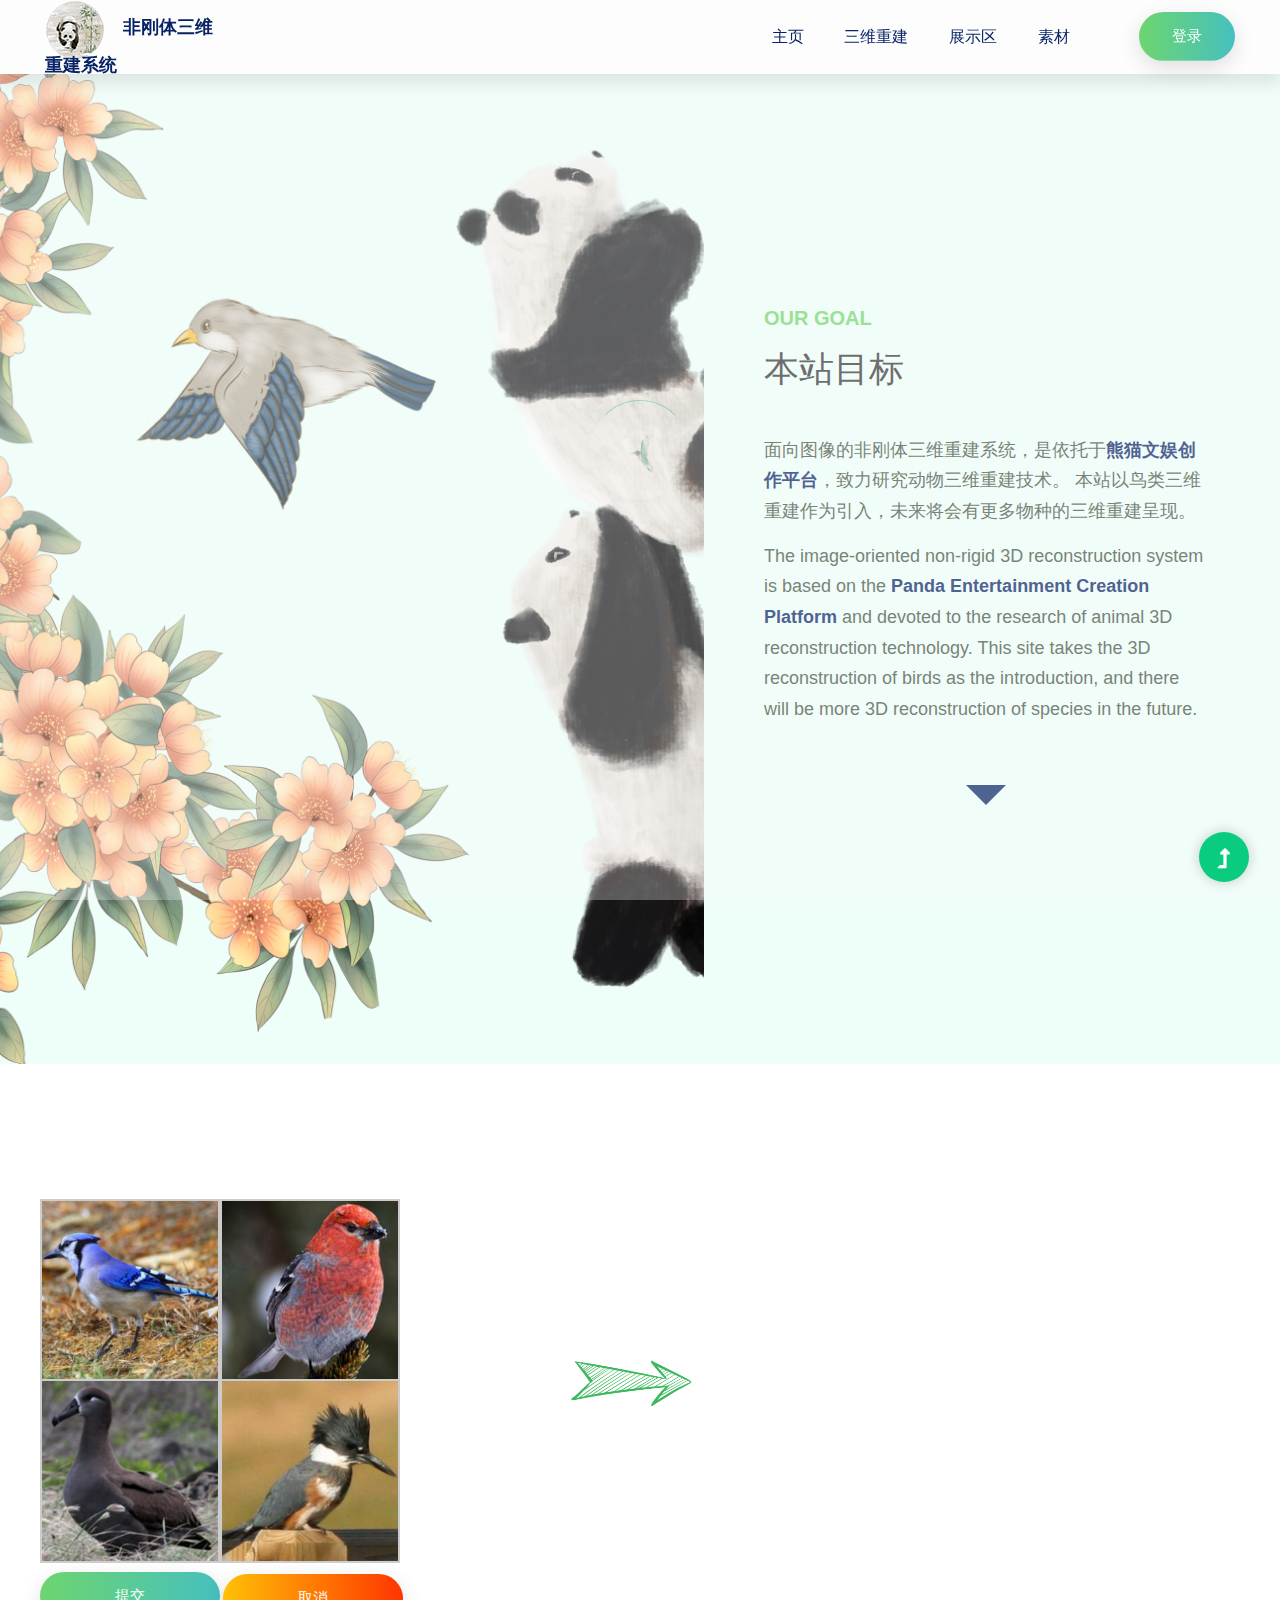
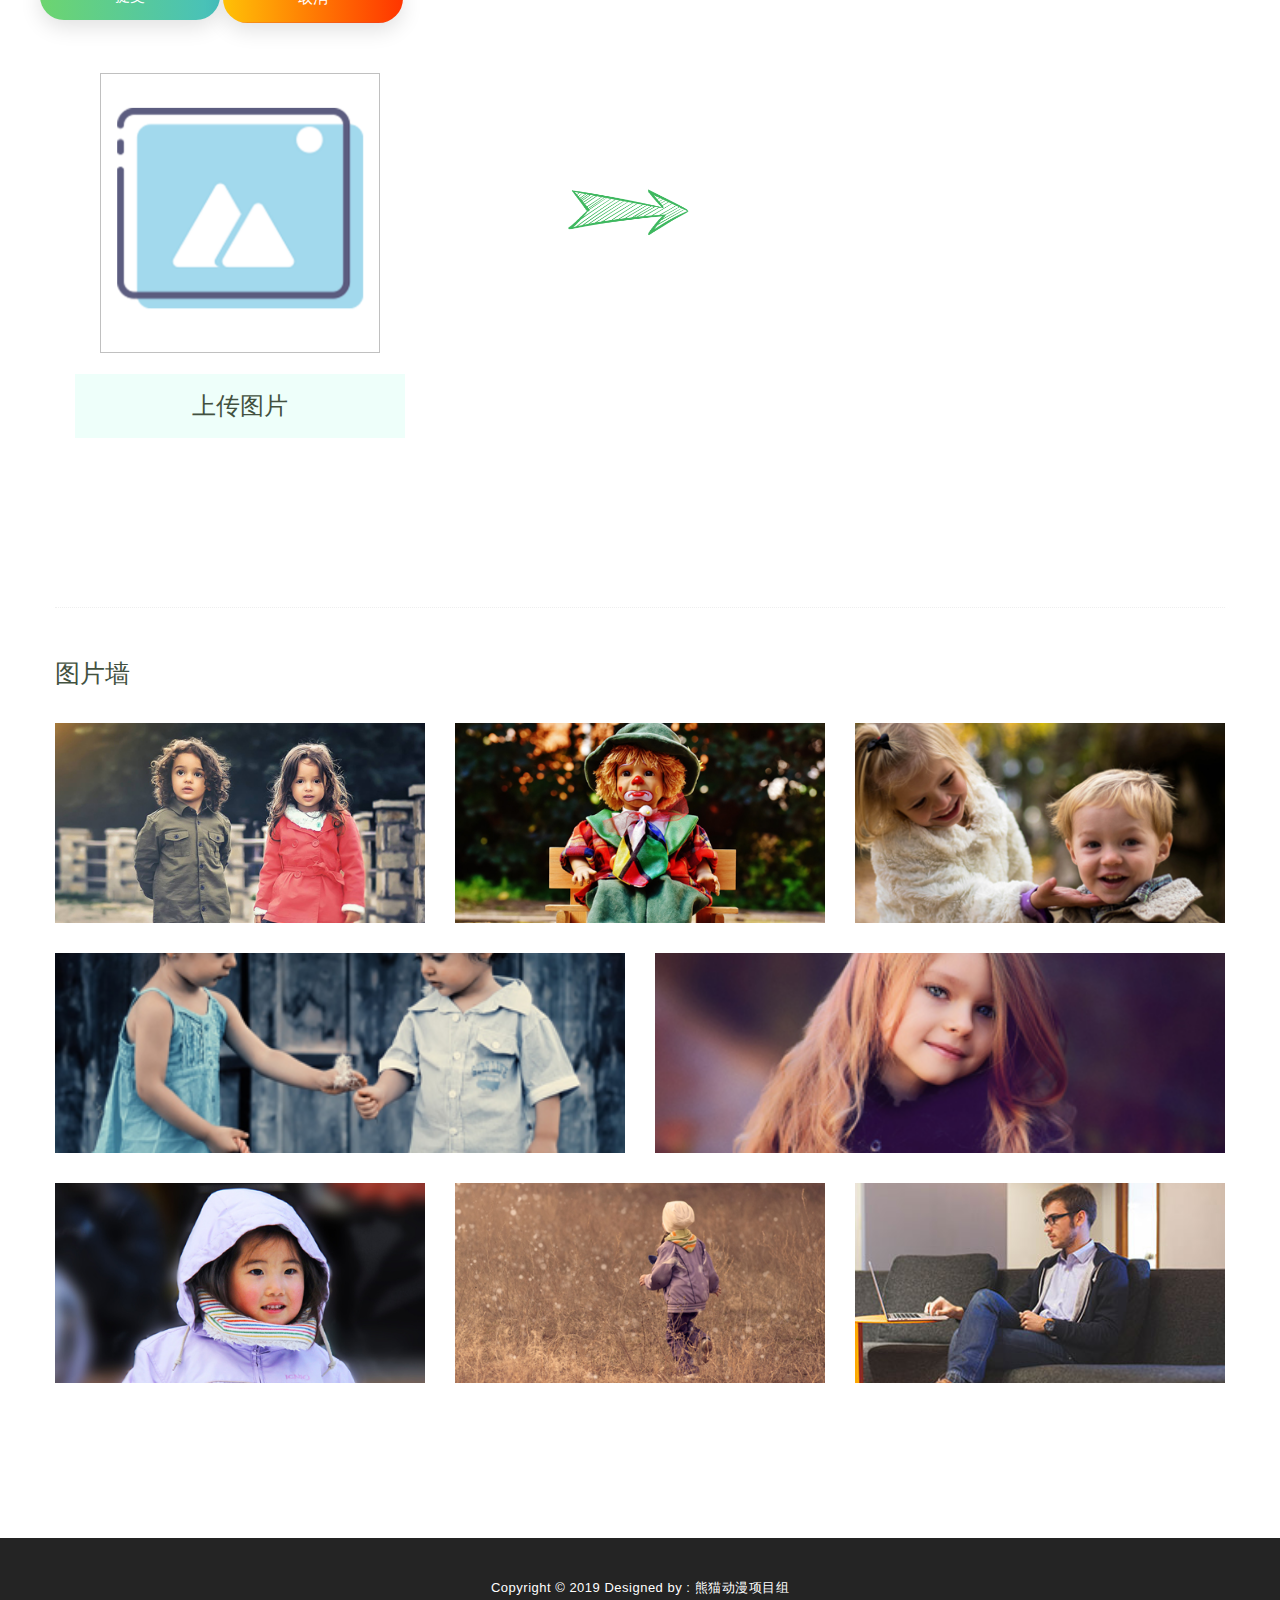
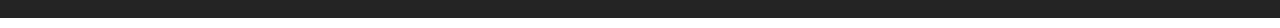
==== commit 5840b6fe: "homepage_build70%" ====
--- a/index.html
+++ b/index.html
@@ -2,29 +2,29 @@
 <html class="no-js" lang="zxx">
 <head>
     <meta charset="utf-8">
-    <meta http-equiv="x-ua-compatible" content="ie=edge">
+    <meta content="ie=edge" http-equiv="x-ua-compatible">
     <title>非刚体鸟类三维重建</title>
-    <meta name="description" content="">
-    <meta name="viewport" content="width=device-width, initial-scale=1">
-    <link rel="shortcut icon" type="image/x-icon" href="assets/img/favicon.ico">
+    <meta content="" name="description">
+    <meta content="width=device-width, initial-scale=1" name="viewport">
+    <link href="assets/img/logo/logo.png" rel="shortcut icon" type="image/x-icon">
 
     <!-- CSS here -->
-    <link rel="stylesheet" href="assets/css/bootstrap.min.css">
-    <link rel="stylesheet" href="assets/css/owl.carousel.min.css">
-    <link rel="stylesheet" href="assets/css/slicknav.css">
-    <link rel="stylesheet" href="assets/css/flaticon.css">
-    <link rel="stylesheet" href="assets/css/progressbar_barfiller.css">
-    <link rel="stylesheet" href="assets/css/gijgo.css">
-    <link rel="stylesheet" href="assets/css/animate.min.css">
-    <link rel="stylesheet" href="assets/css/animated-headline.css">
-    <link rel="stylesheet" href="assets/css/magnific-popup.css">
-    <link rel="stylesheet" href="assets/css/fontawesome-all.min.css">
-    <link rel="stylesheet" href="assets/css/themify-icons.css">
-    <link rel="stylesheet" href="assets/css/slick.css">
-    <link rel="stylesheet" href="assets/css/nice-select.css">
-    <link rel="stylesheet" href="assets/css/style.css">
-
-    <link rel="stylesheet" href="assets/css/my.css">
+    <link href="assets/css/bootstrap.min.css" rel="stylesheet">
+    <link href="assets/css/owl.carousel.min.css" rel="stylesheet">
+    <link href="assets/css/slicknav.css" rel="stylesheet">
+    <link href="assets/css/flaticon.css" rel="stylesheet">
+    <link href="assets/css/progressbar_barfiller.css" rel="stylesheet">
+    <link href="assets/css/gijgo.css" rel="stylesheet">
+    <link href="assets/css/animate.min.css" rel="stylesheet">
+    <link href="assets/css/animated-headline.css" rel="stylesheet">
+    <link href="assets/css/magnific-popup.css" rel="stylesheet">
+    <link href="assets/css/fontawesome-all.min.css" rel="stylesheet">
+    <link href="assets/css/themify-icons.css" rel="stylesheet">
+    <link href="assets/css/slick.css" rel="stylesheet">
+    <link href="assets/css/nice-select.css" rel="stylesheet">
+    <link href="assets/css/style.css" rel="stylesheet">
+
+    <link href="assets/css/my.css" rel="stylesheet">
 </head>
 
 <body>
@@ -34,7 +34,7 @@
         <div class="preloader-inner position-relative">
             <div class="preloader-circle"></div>
             <div class="preloader-img pere-text">
-                <img src="assets/img/logo/loader.png" alt="">
+                <img alt="" src="assets/img/logo/loader.png">
             </div>
         </div>
     </div>
@@ -50,7 +50,7 @@
                         <!-- Logo -->
                         <div class="col-xl-2 col-lg-2">
                             <div class="logo">
-                                <a href="index.html"><img src="assets/img/logo/logo.png" alt=""></a>
+                                <a href="index.html"><img alt="" src="assets/img/logo/logo.png"></a>
                                 <a class="col-xl-10 col-lg-10"
                                    style="color: #072366; font-size: 18px; font-weight: bold">非刚体三维重建系统</a>
                             </div>
@@ -63,6 +63,7 @@
                                         <ul id="navigation">
                                             <li><a href="#">主页</a></li>
                                             <li><a href="#reconstruct">三维重建</a></li>
+                                            <li><a href="#gallery">展示区</a></li>
                                             <li><a href="blog.html">素材</a>
                                                 <ul class="submenu">
                                                     <li><a href="blog.html">Blog</a></li>
@@ -75,7 +76,7 @@
                                 </div>
                                 <!-- Header-btn -->
                                 <div class="header-right-btn d-none d-lg-block ml-20">
-                                    <a href="#" class="btn header-btn">登录</a>
+                                    <a class="btn header-btn" href="login.html">登录</a>
                                 </div>
                             </div>
                         </div>
@@ -98,12 +99,13 @@
         <div class="tailor-offers"></div>
         <!-- left Contents -->
         <div class="tailor-details">
-            <span>OUR GOAL</span>
+            <b><span>OUR GOAL</span></b>
             <h2>本站目标</h2>
-            <p>面向图像的非刚体三维重建系统，是依托于<a href="elements.html" style="color: #072366; font-weight: bold">熊猫文娱创作平台</a>，致力研究动物三维重建技术，
+            <p>面向图像的非刚体三维重建系统，是依托于<a href="elements.html" style="color: #072366; font-weight: bold">熊猫文娱创作平台</a>，致力研究动物三维重建技术。
                 本站以鸟类三维重建作为引入，未来将会有更多物种的三维重建呈现。</p>
             <p class="pera-bottom">The image-oriented non-rigid 3D reconstruction system
-                is based on the <a href="elements.html" style="color: #072366; font-weight: bold">Panda Entertainment Creation Platform </a>
+                is based on the <a href="elements.html" style="color: #072366; font-weight: bold">Panda Entertainment
+                    Creation Platform </a>
                 and devoted to the research of animal 3D reconstruction technology. This site takes the 3D
                 reconstruction of birds as the introduction, and there will be more 3D
                 reconstruction of species in the future.</p>
@@ -114,87 +116,138 @@
     </div>
     <!-- Visit Our Tailor End -->
     <!--? Services Area Start -->
-    <div id="reconstruct" class="service-area section-padding30">
+    <div class="service-area section-padding30" id="reconstruct">
         <div class="container">
             <div class="row">
+                <div class="enter-content">
+                    <!--图像选择器-->
+                    <div class="picker">
+                        <input id="aaa" type="hidden" value=""/>
+                        <div class="sys_item_spec">
+                            <dl class="clearfix iteminfo_parameter sys_item_specpara" data-sid="1">
+                                <dd>
+                                    <ul class="sys_spec_img">
+                                        <li data-aid="1">
+                                            <a href="javascript:"><img alt="" id="1" onClick="test(this.id)"
+                                                                       src="assets/img/video/1.jpg"/></a>
+                                            <i></i>
+                                        </li>
+                                        <li data-aid="2">
+                                            <a href="javascript:"><img alt="" id="2" onClick="test(this.id)"
+                                                                       src="assets/img/video/2.jpg"/></a>
+                                            <i></i>
+                                        </li>
+                                        <li data-aid="3">
+                                            <a href="javascript:"><img alt="" id="3" onClick="test(this.id)"
+                                                                       src="assets/img/video/3.jpg"/></a>
+                                            <i></i>
+                                        </li>
+                                        <li data-aid="4">
+                                            <a href="javascript:"><img alt="" id="4" onClick="test(this.id)"
+                                                                       src="assets/img/video/4.jpg"/></a>
+                                            <i></i>
+                                        </li>
+                                    </ul>
+                                </dd>
+                            </dl>
+                        </div>
+                    </div>
+
+                    <form class="enter-form" enctype="multipart/form-data" method="POST">
+                        <div class="btn_enter">
+                            <button class="btn btn-success btn-block" id="btn_ensure" type="button">提交</button>
+                            <button class="btn btn-danger btn-block" id="btn_cancel" type="button">取消</button>
+                        </div>
+                    </form>
+                </div>
+                <div><img src="assets/img/logo/rarrow.png" style="width: 150px; height: 120px;
+                                                            margin-top: 130px; margin-left: 150px; margin-right: 150px">
+                </div>
+                <div class="result_show"></div>
+            </div>
+            <div class="row">
+                <!--上传图像-->
                 <div class="col-lg-4 col-md-6 col-sm-11">
                     <div class="single-cat text-center mb-30">
                         <div class="cat-icon">
-                            <img src="assets/img/gallery/services1.png" alt="">
-                        </div>
-                        <div class="cat-cap">
-                            <h5><a href="#">上传图片</a></h5>
-                        </div>
-                    </div>
-                </div>
-                <div class="col-lg-4 col-md-6 col-sm-11">
-                    <div class="single-cat active text-center mb-30">
-                        <div class="cat-icon">
-                            <img src="assets/img/gallery/services2.png" alt="">
-                        </div>
-                        <div class="cat-cap">
-                            <h5><a href="#">Renewable energy</a></h5>
-                        </div>
-                    </div>
-                </div>
-                <div class="col-lg-4 col-md-6 col-sm-11">
-                    <div class="single-cat text-center mb-30">
-                        <div class="cat-icon">
-                            <img src="assets/img/gallery/services3.png" alt="">
-                        </div>
-                        <div class="cat-cap">
-                            <h5><a href="#">Protect animals</a></h5>
-                        </div>
-                    </div>
-                </div>
-            </div>
+                            <img alt="" src="assets/img/gallery/upload_pic.png">
+                        </div>
+                        <form method="POST" enctype="multipart/form-data">
+                            <div class="cat-cap">
+                                <h5><a>上传图片</a></h5>
+                                <input class="file" name="a" onchange="imgPreview(this);upload()" type="file"
+                                       style="width: 370px; height: 64px; margin-left: -185px"/>
+                            </div>
+                            <div class="img_preview_cartoon">
+                                <div class="img_wrap_cartoon">
+                                    <img id="preview"/>
+                                </div>
+                            </div>
+                        </form>
+                    </div>
+                </div>
+                <div><img src="assets/img/logo/rarrow.png" id="btn_arrow"
+                          style="width: 150px; height: 120px; margin-top: 130px; margin-left: 110px; margin-right: 50px">
+                </div>
+                <div class="img_wrap_right_cartoon" style="position:absolute; right: 50px; width: 100px"></div>
+            </div>
+
+
         </div>
     </div>
     <!--? Blog Area Start -->
-    <section class="home-blog-area pb-padding">
+    <section class="home-blog-area pb-padding" id="gallery">
         <div class="container">
             <!-- Section Tittle -->
             <div class="section-top-border">
                 <h1>图片墙</h1>
                 <div class="row gallery-item">
                     <div class="col-md-4">
-                        <a href="assets/img/elements/g1.jpg" class="img-pop-up">
-                            <div class="single-gallery-image" style="background: url(assets/img/elements/g1.jpg);"></div>
-                        </a>
-                    </div>
-                    <div class="col-md-4">
-                        <a href="assets/img/elements/g2.jpg" class="img-pop-up">
-                            <div class="single-gallery-image" style="background: url(assets/img/elements/g2.jpg);"></div>
-                        </a>
-                    </div>
-                    <div class="col-md-4">
-                        <a href="assets/img/elements/g3.jpg" class="img-pop-up">
-                            <div class="single-gallery-image" style="background: url(assets/img/elements/g3.jpg);"></div>
+                        <a class="img-pop-up" href="assets/img/elements/g1.jpg">
+                            <div class="single-gallery-image"
+                                 style="background: url(assets/img/elements/g1.jpg);"></div>
+                        </a>
+                    </div>
+                    <div class="col-md-4">
+                        <a class="img-pop-up" href="assets/img/elements/g2.jpg">
+                            <div class="single-gallery-image"
+                                 style="background: url(assets/img/elements/g2.jpg);"></div>
+                        </a>
+                    </div>
+                    <div class="col-md-4">
+                        <a class="img-pop-up" href="assets/img/elements/g3.jpg">
+                            <div class="single-gallery-image"
+                                 style="background: url(assets/img/elements/g3.jpg);"></div>
                         </a>
                     </div>
                     <div class="col-md-6">
-                        <a href="assets/img/elements/g4.jpg" class="img-pop-up">
-                            <div class="single-gallery-image" style="background: url(assets/img/elements/g4.jpg);"></div>
+                        <a class="img-pop-up" href="assets/img/elements/g4.jpg">
+                            <div class="single-gallery-image"
+                                 style="background: url(assets/img/elements/g4.jpg);"></div>
                         </a>
                     </div>
                     <div class="col-md-6">
-                        <a href="assets/img/elements/g5.jpg" class="img-pop-up">
-                            <div class="single-gallery-image" style="background: url(assets/img/elements/g5.jpg);"></div>
-                        </a>
-                    </div>
-                    <div class="col-md-4">
-                        <a href="assets/img/elements/g6.jpg" class="img-pop-up">
-                            <div class="single-gallery-image" style="background: url(assets/img/elements/g6.jpg);"></div>
-                        </a>
-                    </div>
-                    <div class="col-md-4">
-                        <a href="assets/img/elements/g7.jpg" class="img-pop-up">
-                            <div class="single-gallery-image" style="background: url(assets/img/elements/g7.jpg);"></div>
-                        </a>
-                    </div>
-                    <div class="col-md-4">
-                        <a href="assets/img/elements/g8.jpg" class="img-pop-up">
-                            <div class="single-gallery-image" style="background: url(assets/img/elements/g8.jpg);"></div>
+                        <a class="img-pop-up" href="assets/img/elements/g5.jpg">
+                            <div class="single-gallery-image"
+                                 style="background: url(assets/img/elements/g5.jpg);"></div>
+                        </a>
+                    </div>
+                    <div class="col-md-4">
+                        <a class="img-pop-up" href="assets/img/elements/g6.jpg">
+                            <div class="single-gallery-image"
+                                 style="background: url(assets/img/elements/g6.jpg);"></div>
+                        </a>
+                    </div>
+                    <div class="col-md-4">
+                        <a class="img-pop-up" href="assets/img/elements/g7.jpg">
+                            <div class="single-gallery-image"
+                                 style="background: url(assets/img/elements/g7.jpg);"></div>
+                        </a>
+                    </div>
+                    <div class="col-md-4">
+                        <a class="img-pop-up" href="assets/img/elements/g8.jpg">
+                            <div class="single-gallery-image"
+                                 style="background: url(assets/img/elements/g8.jpg);"></div>
                         </a>
                     </div>
                 </div>
@@ -205,14 +258,166 @@
 
 </main>
 <footer class="uploadpic_footer">
-    <p>Copyright &copy; 2018 Designed by : 熊猫动漫项目组</p>
+    <p>Copyright &copy; 2019 Designed by : 熊猫动漫项目组</p>
 </footer>
 <!-- Scroll Up -->
-<div id="back-top" >
-    <a title="Go to Top" href="#"> <i class="fas fa-level-up-alt"></i></a>
+<div id="back-top">
+    <a href="#" title="Go to Top"> <i class="fas fa-level-up-alt"></i></a>
 </div>
 
 <!-- JS here -->
+<script src="./assets/js/vendor/jquery-1.12.4.min.js"></script>
+<script>
+    function test(id) {
+        $("#aaa").val(id);
+    }
+
+    $(function () {
+        $(".sys_item_spec .sys_item_specpara").each(function () {
+            var i = $(this);
+            var p = i.find("ul>li");
+            p.click(function () {
+                if (!!$(this).hasClass("selected")) {
+                    $(this).removeClass("selected");
+                    i.removeAttr("data-attrval");
+                    $("#aaa").val("");
+                } else {
+                    $(this).addClass("selected").siblings("li").removeClass("selected");
+                    i.attr("data-attrval", $(this).attr("data-aid"))
+
+                    //处理后图片
+                    var imgName = Array("v1.gif", "v2.gif", "v3.gif", "v4.gif");
+                    var id = $("#aaa").val();
+                    //Button事件
+                    $(function () {
+                        $("#btn_ensure").one("click", function () {
+                            var html = "<div class='result_show'>" +//获得图片地址
+                                "<div><img class='result_content' src=" + 'assets/img/video/' + imgName[id - 1] + "/></div>" + "</div>";
+                            $(".result_show").after(html);
+                        });
+
+                        $('#btn_cancel').click(function () {
+                            window.location.reload();
+                        })
+                    });
+                }
+            })
+        })
+    })
+
+    $(function () {
+        $("#btn_arrow").one("click", function () {
+            var html2 = "<div><img class='img_wrap_right_cartoon' src='assets/img/result/r1.jpg'/></div>"
+            $(".img_wrap_right_cartoon").after(html2);
+        });
+    })
+</script>
+<script>
+    /*提交按钮触发事件*/
+    $(function () {
+        $("#submit_uppic_cartoon").one("click", function () {
+            var formdata = new FormData()
+            formdata.append('img', $("#img").val())
+            $.ajax({
+                method: "POST",
+                headers: {"X-CSRFToken": $.cookie("csrftoken")},
+                url: "/img/f1.png",
+                data: formdata,
+                dataType: "json",
+                success: function (data) {
+                    addPic(data);
+                },
+                error: function (jqXHR, textStatus, errorThrown) {
+                    /*弹出jqXHR对象的信息*/
+                    alert(jqXHR.responseText);
+                    alert(jqXHR.status);
+                    alert(jqXHR.readyState);
+                    alert(jqXHR.statusText);
+                    /*弹出其他两个参数的信息*/
+                    alert(textStatus);
+                    alert(errorThrown);
+                }
+            });
+
+            function addPic(data) {
+                $.each(data, function (index, obj) {
+                    var html = "<div class='img_right'>" +//获得图片地址
+                        "<div><img class='img' src=" + obj['url'] + "/></div>" +
+                        "</div>";
+                    $(".img_wrap_right").after(html);
+                })
+            }
+        });
+    });
+</script>
+<script>
+    $(function () {
+        var total_ms = 0;
+        var dm1 = $('.dm1'), dm2 = $('.dm2');
+        var s1 = $('.state1'), s2 = $('.state2');
+
+        var changeImg = function () {
+            $('.s3').css('marginLeft', $('.img_pos').offset().left)
+        }
+        $(window).on('resize', changeImg)
+
+
+        function upload() {
+            s2.addClass('state3');
+            changeImg();
+        }
+
+        window.upload = upload;
+
+        function toggle_dm(ms) {
+            if (dm1.hasClass('dm_hide')) {
+                dm2.addClass('dm_hide')
+                dm1.removeClass('dm_hide')
+            } else {
+                dm1.addClass('dm_hide')
+                dm2.removeClass('dm_hide')
+            }
+            if (total_ms > 3 * 1000) {
+                s1.removeClass('state_show')
+                s2.addClass('state_show')
+                return;
+            }
+            setTimeout(function () {
+                toggle_dm(ms);
+                total_ms += ms;
+            }, 0);
+        }
+
+        toggle_dm(800);
+    })
+</script>
+<script type="text/javascript">
+    function imgPreview(fileDom) {
+        //判断是否支持FileReader
+        if (window.FileReader) {
+            var reader = new FileReader();
+        } else {
+            alert("您的设备不支持图片预览功能，如需该功能请升级您的设备！");
+        }
+
+        //获取文件
+        var file = fileDom.files[0];
+        var imageType = /^image\//;
+        //是否是图片
+        if (!imageType.test(file.type)) {
+            alert("请选择图片！");
+            return;
+        }
+        //读取完成
+        reader.onload = function (e) {
+            //获取图片dom
+            var img = document.getElementById("preview");
+            //图片路径设置为读取的图片
+            img.src = e.target.result;
+        };
+        reader.readAsDataURL(file);
+    }
+</script>
 
 <script src="./assets/js/vendor/modernizr-3.5.0.min.js"></script>
 <!-- Jquery, Popper, Bootstrap -->
--- a/assets/css/style.css
+++ b/assets/css/style.css
@@ -384,6 +384,21 @@
     transition: 0.6s;
     box-shadow: 0px 7px 21px 0px rgba(0, 0, 0, 0.12);
     background-image: linear-gradient(to left, #46C0BE, #6DD56F, #46C0BE);
+    background-position: right;
+    background-size: 200%
+}
+#btn_cancel {
+    border: none;
+    padding: 13px 33px;
+    text-transform: capitalize;
+    border-radius: 30px;
+    cursor: pointer;
+    color: #fff;
+    display: inline-block;
+    font-size: 15px;
+    transition: 0.6s;
+    box-shadow: 0px 7px 21px 0px rgba(0, 0, 0, 0.12);
+    background-image: linear-gradient(to left, #ff3500, #ffc107, #ff3500);
     background-position: right;
     background-size: 200%
 }
@@ -3631,7 +3646,7 @@
 }
 
 .service-area .single-cat .cat-cap h5 > a {
-    background: #fff;
+    background: #EEFFFA;
     margin: 0 20px;
     text-decoration: underline transparent;
     font-size: 24px;
--- a/assets/css/my.css
+++ b/assets/css/my.css
@@ -10,7 +10,7 @@
     /*border:5px solid red;*/
 }
 .uploadpic_footer p {
-    margin-bottom: 0px;
+    margin-bottom: 0;
     font-size: 13px;
     line-height: 80px;
     color: #fff;
@@ -30,3 +30,505 @@
     bottom: 0;
     width: 100%;
 }
+
+/*downArrow*/
+body {
+    margin: 0;
+}
+.container_downarrow {
+    font-family: "Avenir", sans-serif;
+    color: #072366;
+    display: -webkit-box;
+    display: -webkit-flex;
+    display: -ms-flexbox;
+    display: flex;
+    -webkit-box-align: center;
+    -webkit-align-items: center;
+    -ms-flex-align: center;
+    align-items: center;
+    -webkit-box-pack: center;
+    -webkit-justify-content: center;
+    -ms-flex-pack: center;
+    justify-content: center;
+    -webkit-box-orient: vertical;
+    -webkit-box-direction: normal;
+    -webkit-flex-direction: column;
+    -ms-flex-direction: column;
+    flex-direction: column;
+    height: auto;
+    background-color: transparent;
+}
+
+.arrow {
+    height: 0;
+    width: 0;
+    margin: 2em 0;
+    border-left: 20px solid transparent;
+    border-right: 20px solid transparent;
+    border-top: 20px solid #072366;
+    -webkit-animation: bounce 1.75s infinite;
+    animation: bounce 1.75s infinite;
+    -webkit-transition: border 150ms ease-in-out, -webkit-transform 300ms ease-in;
+    transition: border 150ms ease-in-out, transform 300ms ease-in, -webkit-transform 300ms ease-in;
+}
+.arrow:hover,
+.arrow:focus {
+    border-top: 20px solid gray;
+    -webkit-transform: rotateZ(360deg);
+    transform: rotateZ(360deg);
+}
+@-webkit-keyframes bounce {
+    0% {
+        -webkit-transform: translateY(0);
+        transform: translateY(0);
+    }
+    10% {
+        -webkit-transform: translateY(-50%);
+        transform: translateY(-50%);
+    }
+    20% {
+        -webkit-transform: translateY(0);
+        transform: translateY(0);
+    }
+    30% {
+        -webkit-transform: translateY(-25%);
+        transform: translateY(-25%);
+    }
+    40% {
+        -webkit-transform: translateY(0);
+        transform: translateY(0);
+    }
+    50% {
+        -webkit-transform: translateY(-10%);
+        transform: translateY(-10%);
+    }
+    60% {
+        -webkit-transform: translateY(0);
+        transform: translateY(0);
+    }
+    70% {
+        -webkit-transform: translateY(0);
+        transform: translateY(0);
+    }
+    80% {
+        -webkit-transform: translateY(0);
+        transform: translateY(0);
+    }
+    100% {
+        -webkit-transform: translateY(0);
+        transform: translateY(0);
+    }
+}
+@keyframes bounce {
+    0% {
+        -webkit-transform: translateY(0);
+        transform: translateY(0);
+    }
+    10% {
+        -webkit-transform: translateY(-50%);
+        transform: translateY(-50%);
+    }
+    20% {
+        -webkit-transform: translateY(0);
+        transform: translateY(0);
+    }
+    30% {
+        -webkit-transform: translateY(-25%);
+        transform: translateY(-25%);
+    }
+    40% {
+        -webkit-transform: translateY(0);
+        transform: translateY(0);
+    }
+    50% {
+        -webkit-transform: translateY(-10%);
+        transform: translateY(-10%);
+    }
+    60% {
+        -webkit-transform: translateY(0);
+        transform: translateY(0);
+    }
+    70% {
+        -webkit-transform: translateY(0);
+        transform: translateY(0);
+    }
+    80% {
+        -webkit-transform: translateY(0);
+        transform: translateY(0);
+    }
+    100% {
+        -webkit-transform: translateY(0);
+        transform: translateY(0);
+    }
+}
+
+/*图像选择器*/
+#contact{font-size:16px;color:#333;position:relative;height:auto;overflow:hidden}
+.picker{float: left;overflow:hidden; width:360px; height:auto;  margin:0px 0px}
+.picker img{width:100%;height:180px;text-align:center}
+/*select*/
+.sys_spec_img li{ float:left;position:relative; width:50%;height:180px;}
+.sys_spec_img li a{border:2px solid #ccc; float:left; background:#fff; display:inline-block; outline:none; width:180px;position: relative;}
+.sys_spec_img li a img{display:block;max-width: 100%;}
+.sys_spec_img li a:hover{ border:2px solid #fff; padding:0; text-decoration:none;}
+.sys_spec_img li i{ position:absolute; width:50px; height:50px; font-size:0; line-height:0; right:0px; bottom:0px; background:url(../img/logo/sys_item_selected.gif) no-repeat right bottom; z-index:99; display:none;}
+.sys_spec_img li.selected a{ border:2px solid #e4393c; padding:0;position: relative;z-index:0}
+.sys_spec_img li.selected i{ display:block;}
+.sys_spec_img li span{position: absolute;z-index:1000;bottom:-2px;left:2px;display:block;background-color:#e4393c; color:#fff; padding:1% 2%; font-size:14px; float:left}
+
+.btn_enter{
+    margin-left: 0px;
+}
+
+#btn_ensure{
+    width: 180px;
+}
+#btn_cancel{
+    width: 180px;
+}
+
+.result_show{
+    position: absolute;
+
+    right: 360px;
+}
+
+.result_content{
+    width: 360px;
+    height: 360px;
+}
+
+/*login.html*/
+.index_username{
+    color: green !important;
+}
+#register{
+    display:none;
+}
+#login{
+    display:none;
+}
+.wel_h1{
+    font-family:Arial, Helvetica, sans-serif;
+    padding-top: 100px;
+    font-size: 35px;
+    text-align: center;
+    color:#FFFFFF;
+    display:none;
+}
+.wel_h2{
+    padding-top: 0px;
+    font-size: 25px;
+    text-align: center;
+    color: #FFFFFF;
+    display:none;
+}
+.wel_p1{
+    font-size: 20px;
+    text-align: center;
+    color: #FFFFFF;
+    display:none;
+}
+.wel_div_login_register{
+    width:100%;
+}
+#wel_login{
+    margin-left: 33%;
+    width:15%;
+    margin-right: 2%;
+}
+#wel_register {
+    width: 15%;
+    margin-left: 2%;
+}
+
+@charset "utf-8";
+html, body{
+    font-size:10px;
+    line-height:10px;
+    margin:0;
+    padding:0;
+    font-family:Arial, Helvetica, sans-serif;
+}
+h2, p{
+    margin:0;
+    padding:0;
+    line-height:1.3em;
+}
+h2{
+    color:#333;
+    font:normal normal 2.5em/1.5em Impact, sans-serif;
+    white-space:nowrap;
+    padding:5px 0;
+}
+p{
+    font:1em/1.5em Arial, Helvetica, sans-serif;
+    margin:0.8em 0;
+}
+a,img{
+    border:0;
+}
+
+.slide.slide3.s1{background:url(../img/post/background_login.png); background-size:1920px 1080px; overflow:hidden;}
+
+.gray{
+    width: 100%;
+    height: 100%;
+    background-color: #272727;
+    position: absolute;
+    top: 0;
+    left: 0;
+    opacity: 0.6;
+    z-index: -99;
+}
+
+/*main*/
+
+.dm{
+    display: block;
+}
+.dm.dm_hide{
+    display: none;
+}
+
+.dm3{
+    position: absolute;
+    left: 0;
+    top: 20px;
+    right: 0;
+    bottom: 0;
+    /*background: url(../img/dm3.png) center no-repeat;*/
+    background-size: cover;
+}
+
+
+.state.state_show{
+    display: block;
+}
+.state{
+    position: absolute;
+    left: 0;
+    top: 0;
+    right: 0;
+    bottom: 0;
+    z-index: 10;
+    display: none;
+}
+.btn1 img{
+    height: 100%;
+    position: relative;
+    z-index: 2;
+}
+.file{
+    position: absolute;
+    font-size: 200px;
+    z-index: 3;
+    top:0px;
+    filter:alpha(opacity:0);
+    opacity: 0;
+}
+.btn1{
+    position: absolute;
+    z-index: 20;
+    top:50%;
+    right: 35%;
+    height: 50px;
+    overflow: hidden;
+}
+.btn_uppic{
+    position: absolute;
+    z-index: 20;
+    top: 10%;
+    height: 50px;
+    overflow: hidden;
+}
+.btn_uppic img{
+    height: 100%;
+    position: relative;
+    z-index: 2;
+}
+
+.state3 .btn1 {
+    top:29%;
+}
+
+.s3{
+    display: none;
+}
+.state3 .s3{ display: block; }
+
+.img_preview{
+    position: absolute;
+    /*width: 50px;*/
+    width: 1500px;
+    /*width: 100vm;*/
+    bottom: 0px;
+    left: 160px;
+    height: 25%;
+    border: none;
+}
+.img_wrap_left{
+    float: left;
+    padding-left:-10%;
+    width: 10%;
+}
+.img_wrap_left img{
+    height: 200px;
+    width: 200px;
+}
+.img_wrap_right{
+    float: left;
+    padding-left: 39%;
+    height: 200px;
+    width: 200px;
+    /*border: 3px solid greenyellow;*/
+}
+.img_right{
+    float: left;
+    width:200px;
+    height:200px;
+    /*border:3px solid #ddd;*/
+}
+.img_right img{
+    width: 200px;
+    height: 200px;
+    float: left;
+}
+
+.link{
+    position: relative;
+    float: left;
+    padding-left: 5%;
+    padding-bottom: 12%;
+}
+
+.img_right .actions{
+    font-size: 24px;
+    font-weight: bold;
+    color: 	#FFE4B5;
+    text-align: left;
+    margin-top: 6px;
+}
+.img_right .description{
+    font-size: 18px;
+    color: #FFFAFA;
+    text-align: left;
+    margin-top: 6px;
+}
+
+/*文娱界面上传图片*/
+.btn_uppic{
+    position: relative;
+    z-index: 20;
+    margin-top: 0;
+    margin-left: 0;
+    height: 15px;
+    overflow: hidden;
+}
+.btn_uppic img{
+    height: 50px;
+    position: relative;
+    z-index: 2;
+}
+
+.state3 .dm3_uppic_cartoon {
+    /*background: url(../img/dm4_ps.png) center 100px no-repeat;
+    !*background-size: auto 100%;*!
+    background-size: 90% 95%;*/
+}
+
+.hide{
+    display: none;
+}
+.state3 .hide{ display: block; }
+
+.img_preview_cartoon{
+    position: absolute;
+    width: 400px;
+    top: 50px;
+    left: 0px;
+    height: 400px;
+    border: none;
+}
+.img_wrap_cartoon{
+    float: left;
+    padding-left:-10%;
+    width: 100%;
+}
+.img_wrap_cartoon img{
+    height: 280px;
+    width: 280px;
+    border: none;
+}
+
+.submit_uppic_cartoon{
+    position: relative;
+    width: 200px;
+    float: left;
+}
+#btn_ensure_uppic{
+    width: 100px;
+    margin: -32px -75%;
+}
+
+
+/*cartoon_show界面*/
+#btn_uppic_show{
+    position: absolute;
+    z-index: 20;
+    top: 10%;
+    left: 13%;
+    height: 50px;
+    overflow: hidden;
+}
+#btn_uppic_show img{
+    height: 100%;
+    position: relative;
+    z-index: 2;
+}
+
+.state3 .hide{ display: block; }
+
+.img_preview_cartoon_show{
+    position: absolute;
+    width: auto;
+    top: 20%;
+    left: 11.5%;
+    height: 50%;
+}
+.img_wrap_cartoon_show{
+    float: left;
+    padding-left:-10%;
+    width: 100%;
+}
+.img_wrap_cartoon_show img{
+    height: 360px;
+    width: auto;
+    border: none;
+}
+
+.submit_uppic_cartoon_show{
+    position: relative;
+    width: 200px;
+    float: left;
+}
+#btn_ensure_uppic_show{
+    width: 100px;
+    margin: 10% auto;
+}
+
+.img_wrap_right_cartoon_show{
+    position: absolute;
+    top: 20%;
+    right: 15%;
+    height: 360px;
+    width: 360px;
+    /*border: 3px solid greenyellow;*/
+}
+.img_right_cartoon_show{
+    float: left;
+    width: 360px;
+    height: 360px;
+    /*border:3px solid #ddd;*/
+}
+
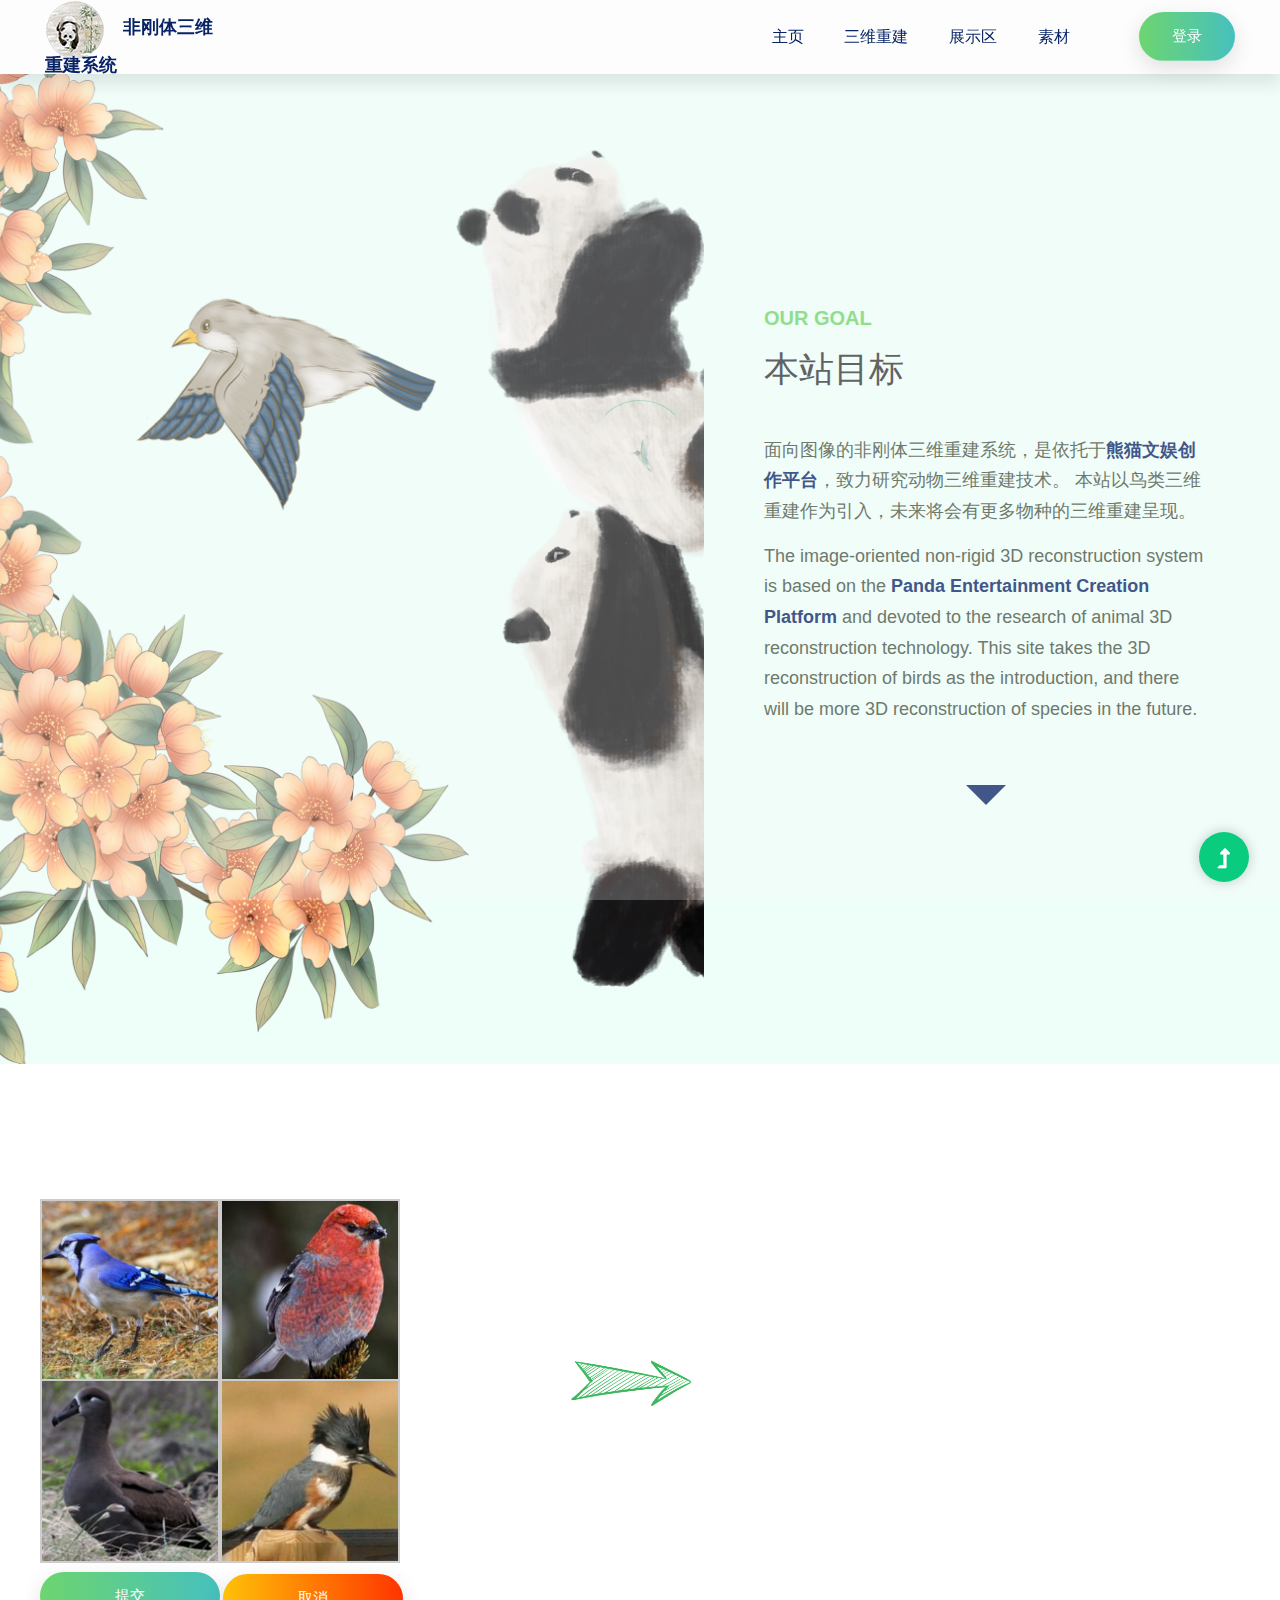
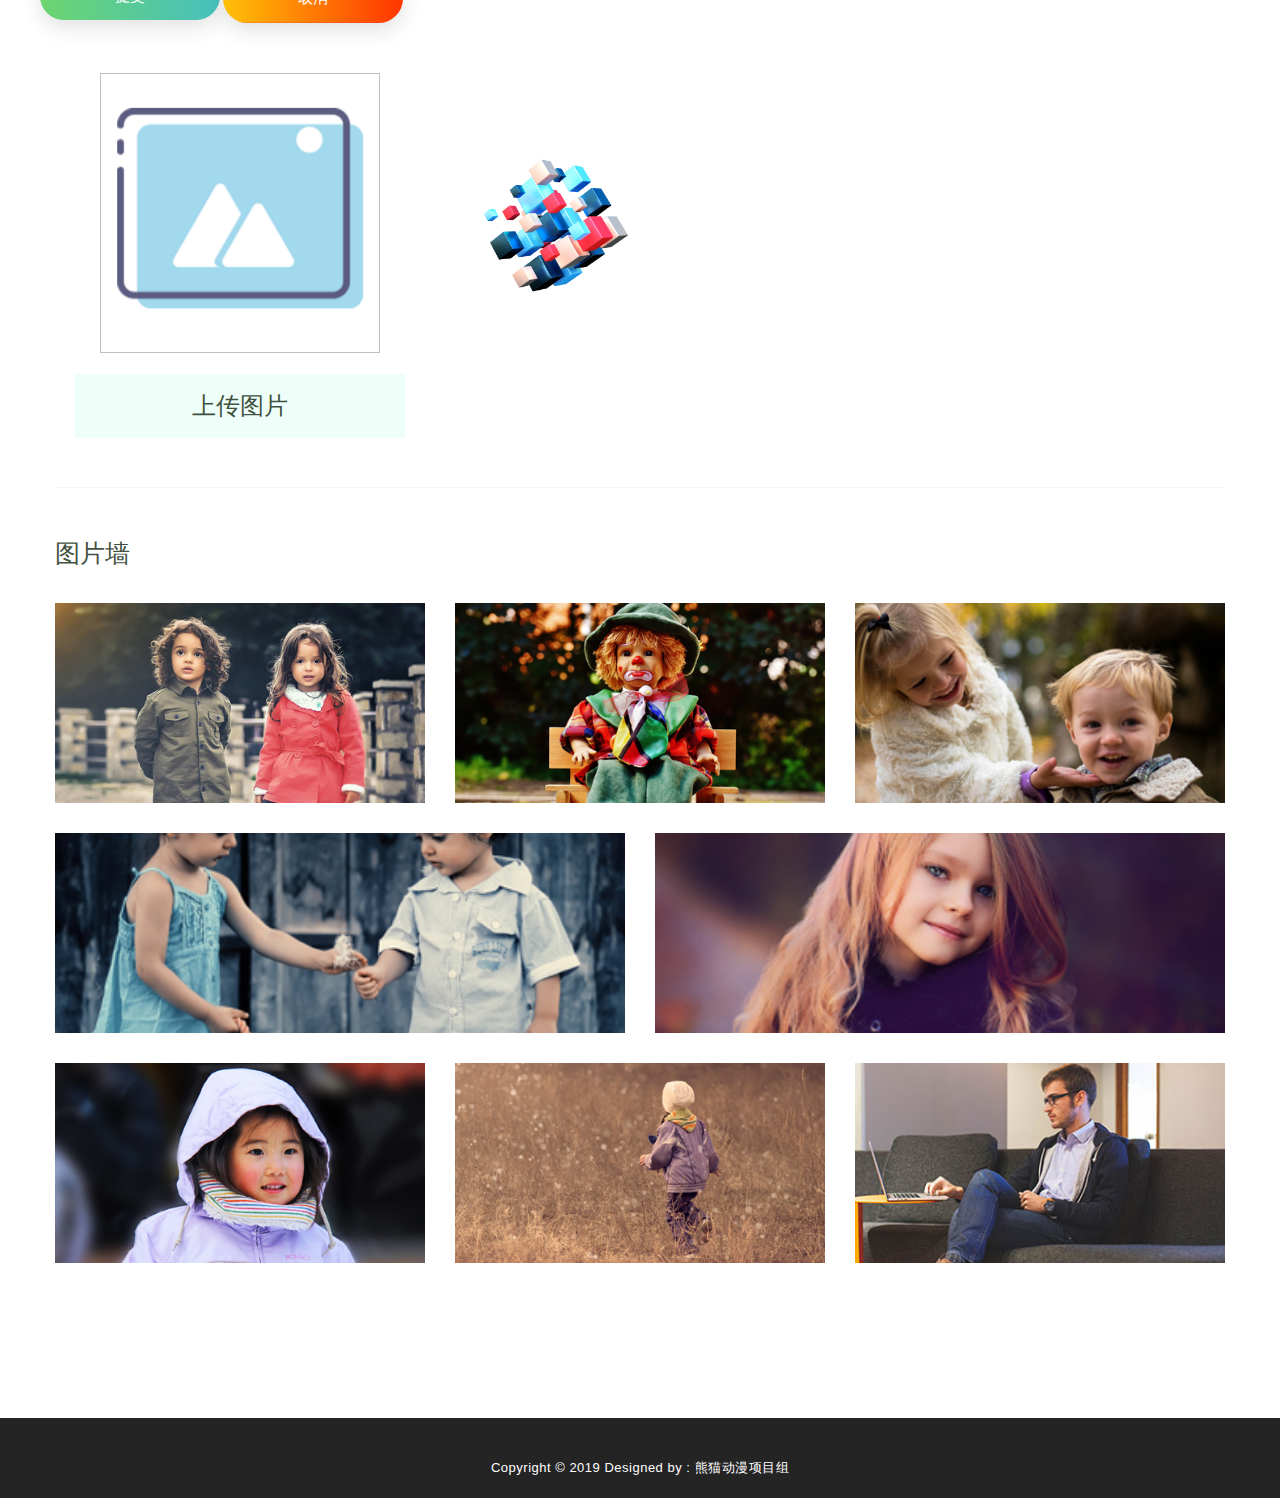
==== commit 3bd8af50: "Homepage build img_wrap_right" ====
--- a/index.html
+++ b/index.html
@@ -186,10 +186,12 @@
                         </form>
                     </div>
                 </div>
-                <div><img src="assets/img/logo/rarrow.png" id="btn_arrow"
-                          style="width: 150px; height: 120px; margin-top: 130px; margin-left: 110px; margin-right: 50px">
-                </div>
-                <div class="img_wrap_right_cartoon" style="position:absolute; right: 50px; width: 100px"></div>
+                <div><img src="assets/img/logo/btn_diamond.png" id="btn_diamond"
+                          style="width: 150px; height: 150px; margin-top: 130px; margin-left: 40px; margin-right: 50px">
+
+                </div>
+                <div class="img_wrap_right" style="position:absolute; right: 50px; width: 100px"></div>
+
             </div>
 
 
@@ -306,9 +308,9 @@
     })
 
     $(function () {
-        $("#btn_arrow").one("click", function () {
-            var html2 = "<div><img class='img_wrap_right_cartoon' src='assets/img/result/r1.jpg'/></div>"
-            $(".img_wrap_right_cartoon").after(html2);
+        $("#btn_diamond").one("click", function () {
+            var html2 = "<div><img class='img_wrap_right' src='assets/img/result/r3.jpg'/></div>"
+            $("#btn_diamond").after(html2);
         });
     })
 </script>
--- a/assets/css/style.css
+++ b/assets/css/style.css
@@ -2284,7 +2284,7 @@
 
 .section-padding30 {
     padding-top: 130px;
-    padding-bottom: 120px
+    /*padding-bottom: 120px*/
 }
 
 @media only screen and (min-width: 992px) and (max-width: 1199px) {
--- a/assets/css/my.css
+++ b/assets/css/my.css
@@ -188,9 +188,9 @@
 }
 
 .result_show{
-    position: absolute;
-
-    right: 360px;
+    position: relative;
+    margin-top: -420px;
+    margin-left: 820px;
 }
 
 .result_content{
@@ -377,10 +377,12 @@
     width: 200px;
 }
 .img_wrap_right{
-    float: left;
-    padding-left: 39%;
-    height: 200px;
-    width: 200px;
+    position: relative;
+    margin-top:-200px;
+    margin-left: 260px;
+    float: right;
+    height: 220px;
+    width: 520px;
     /*border: 3px solid greenyellow;*/
 }
 .img_right{
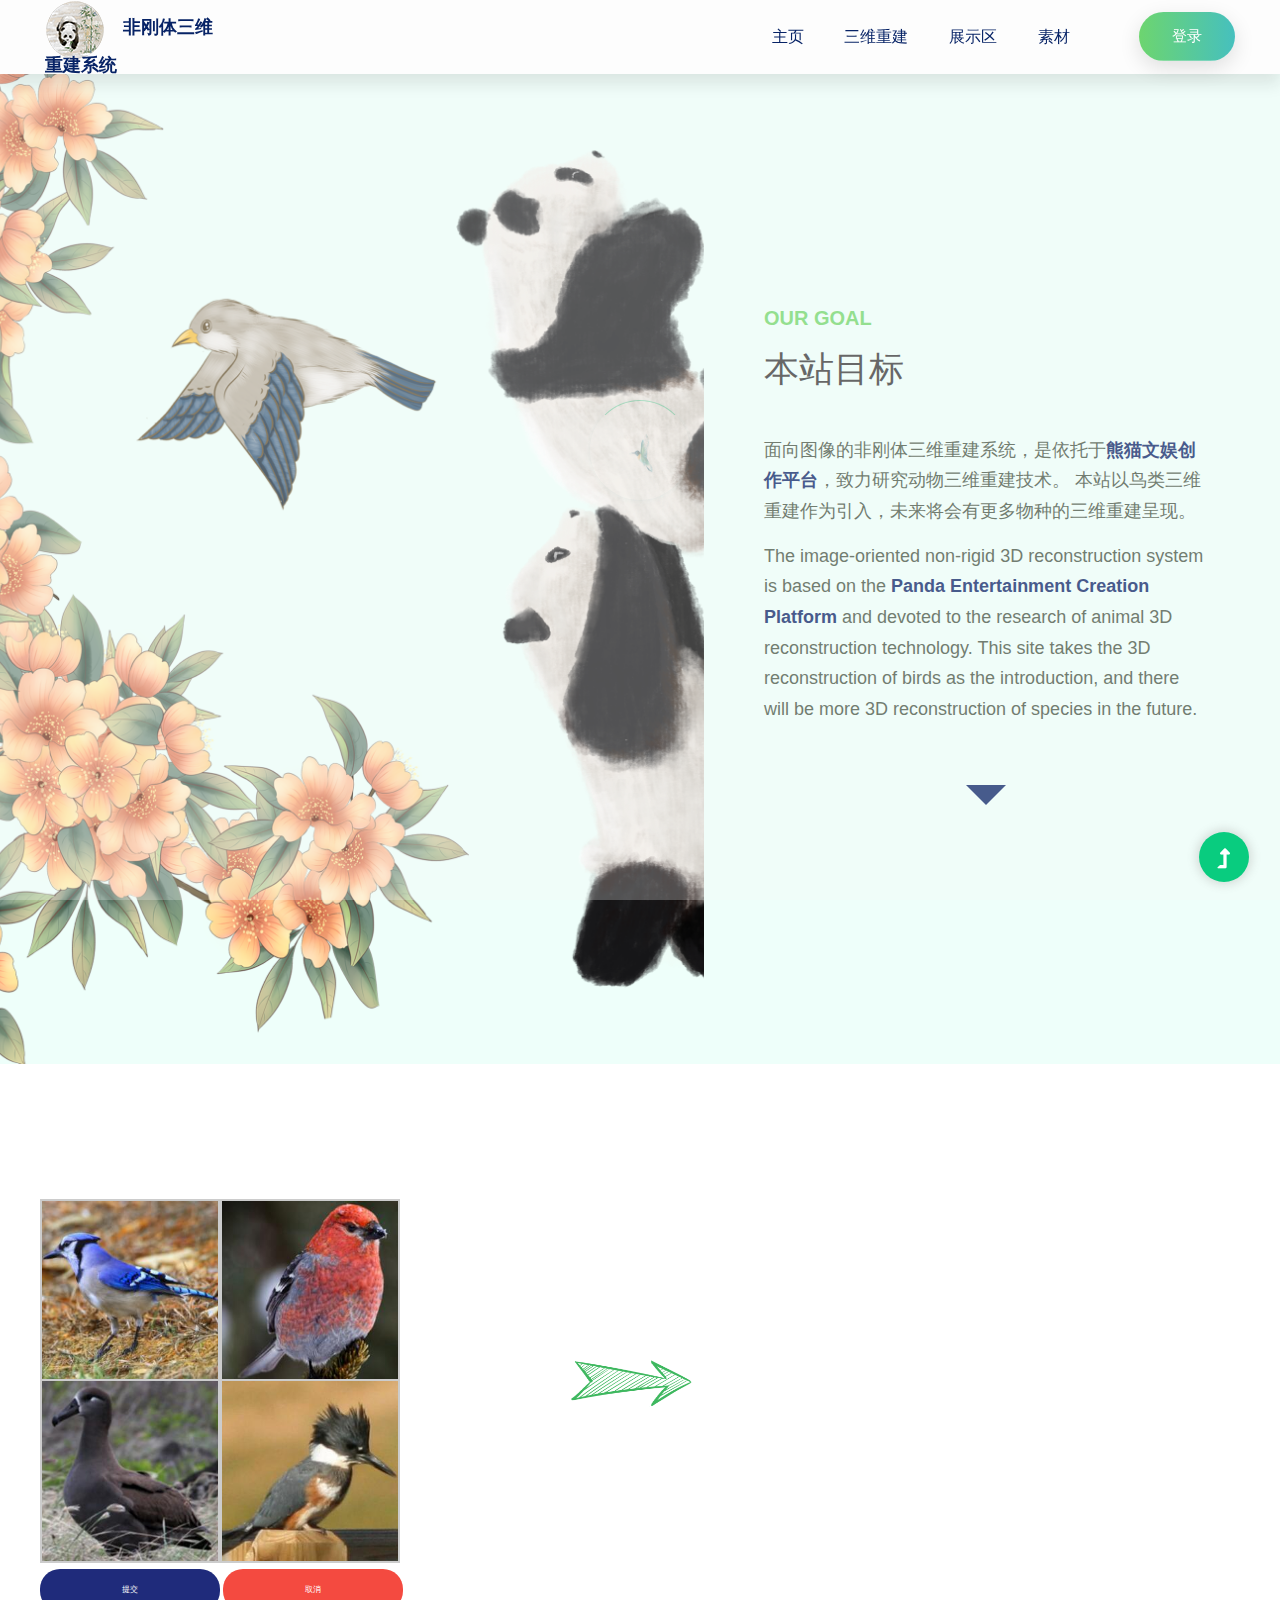
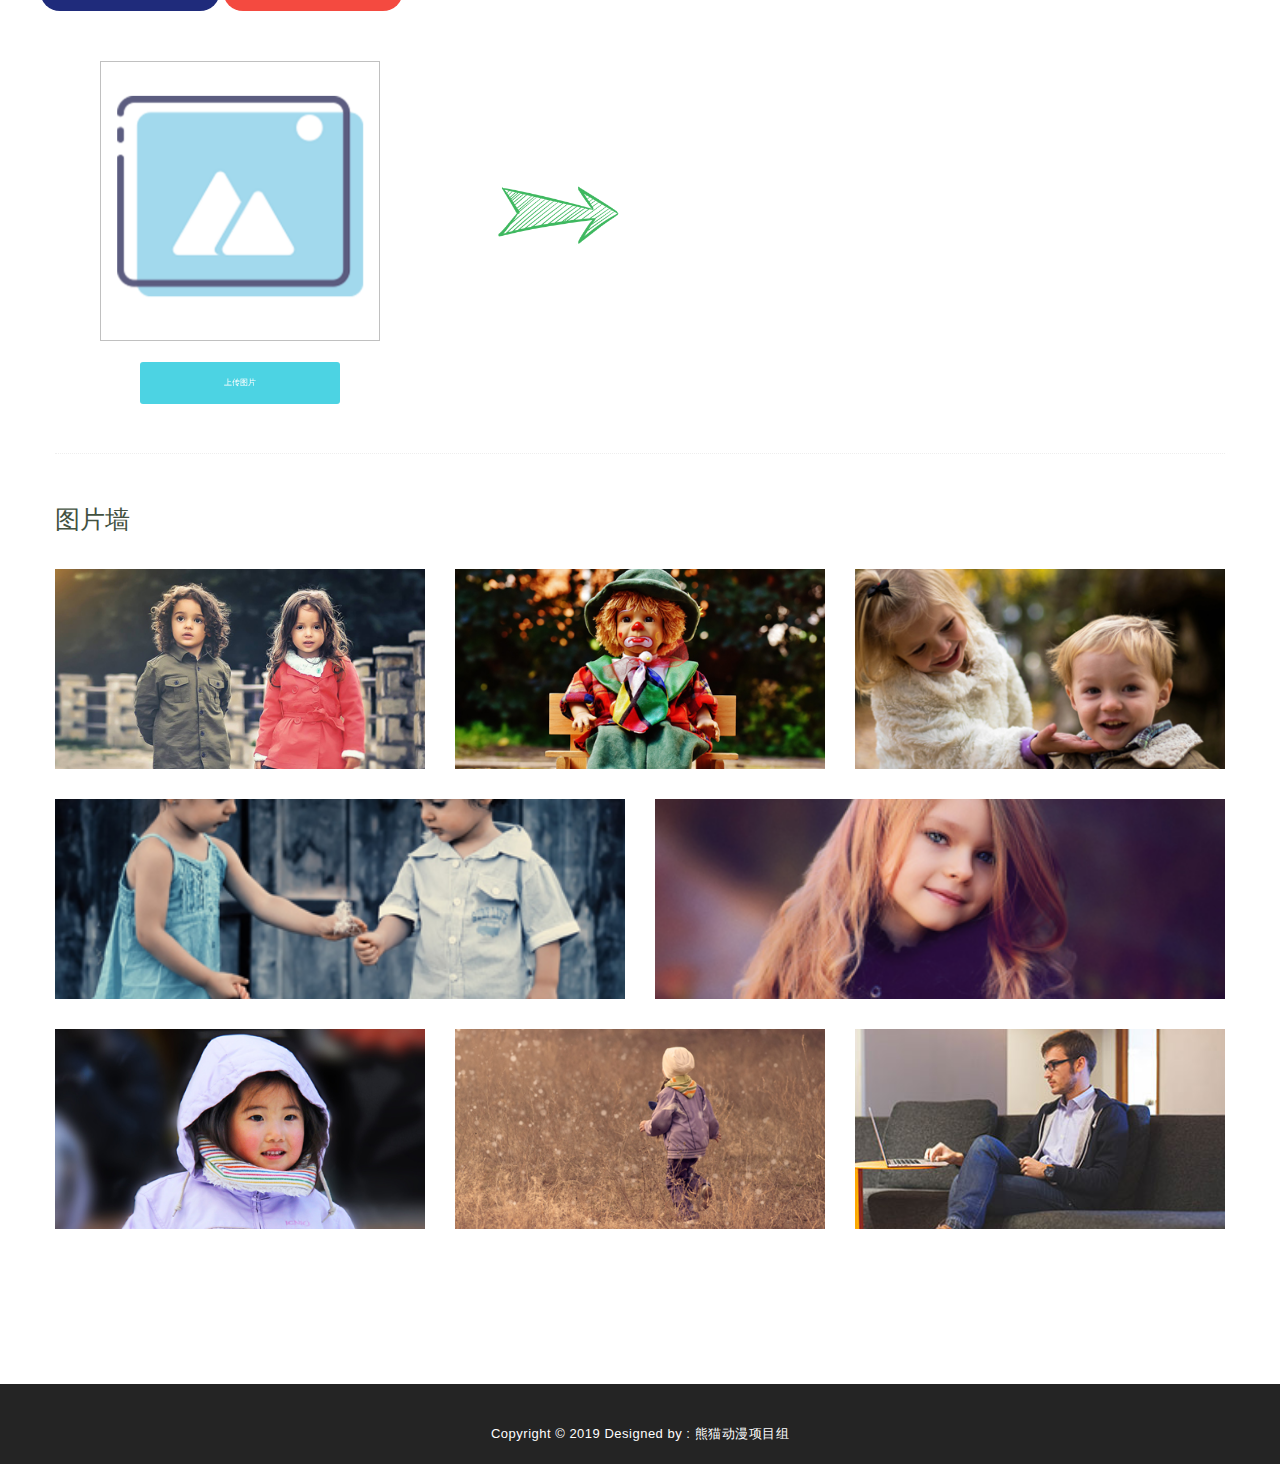
==== commit bf73fa5d: "Homepage build button" ====
--- a/index.html
+++ b/index.html
@@ -155,8 +155,8 @@
 
                     <form class="enter-form" enctype="multipart/form-data" method="POST">
                         <div class="btn_enter">
-                            <button class="btn btn-success btn-block" id="btn_ensure" type="button">提交</button>
-                            <button class="btn btn-danger btn-block" id="btn_cancel" type="button">取消</button>
+                            <button class="genric-btn primary circle" id="btn_ensure" type="button">提交</button>
+                            <button class="genric-btn danger circle" id="btn_cancel" type="button">取消</button>
                         </div>
                     </form>
                 </div>
@@ -174,9 +174,10 @@
                         </div>
                         <form method="POST" enctype="multipart/form-data">
                             <div class="cat-cap">
-                                <h5><a>上传图片</a></h5>
+                                <!--<h5><a>上传图片</a></h5>-->
+                                <button class="genric-btn success radius" type="button" style="width: 200px">上传图片</button>
                                 <input class="file" name="a" onchange="imgPreview(this);upload()" type="file"
-                                       style="width: 370px; height: 64px; margin-left: -185px"/>
+                                       style="width: 200px; height: 23px; margin-left: -200px"/>
                             </div>
                             <div class="img_preview_cartoon">
                                 <div class="img_wrap_cartoon">
@@ -186,9 +187,9 @@
                         </form>
                     </div>
                 </div>
-                <div><img src="assets/img/logo/btn_diamond.png" id="btn_diamond"
+                <div>
+                    <img src="assets/img/logo/rarrow.png" id="btn_rarrow"
                           style="width: 150px; height: 150px; margin-top: 130px; margin-left: 40px; margin-right: 50px">
-
                 </div>
                 <div class="img_wrap_right" style="position:absolute; right: 50px; width: 100px"></div>
 
@@ -308,9 +309,9 @@
     })
 
     $(function () {
-        $("#btn_diamond").one("click", function () {
+        $("#btn_rarrow").one("click", function () {
             var html2 = "<div><img class='img_wrap_right' src='assets/img/result/r3.jpg'/></div>"
-            $("#btn_diamond").after(html2);
+            $("#btn_rarrow").after(html2);
         });
     })
 </script>
--- a/assets/css/style.css
+++ b/assets/css/style.css
@@ -384,21 +384,6 @@
     transition: 0.6s;
     box-shadow: 0px 7px 21px 0px rgba(0, 0, 0, 0.12);
     background-image: linear-gradient(to left, #46C0BE, #6DD56F, #46C0BE);
-    background-position: right;
-    background-size: 200%
-}
-#btn_cancel {
-    border: none;
-    padding: 13px 33px;
-    text-transform: capitalize;
-    border-radius: 30px;
-    cursor: pointer;
-    color: #fff;
-    display: inline-block;
-    font-size: 15px;
-    transition: 0.6s;
-    box-shadow: 0px 7px 21px 0px rgba(0, 0, 0, 0.12);
-    background-image: linear-gradient(to left, #ff3500, #ffc107, #ff3500);
     background-position: right;
     background-size: 200%
 }
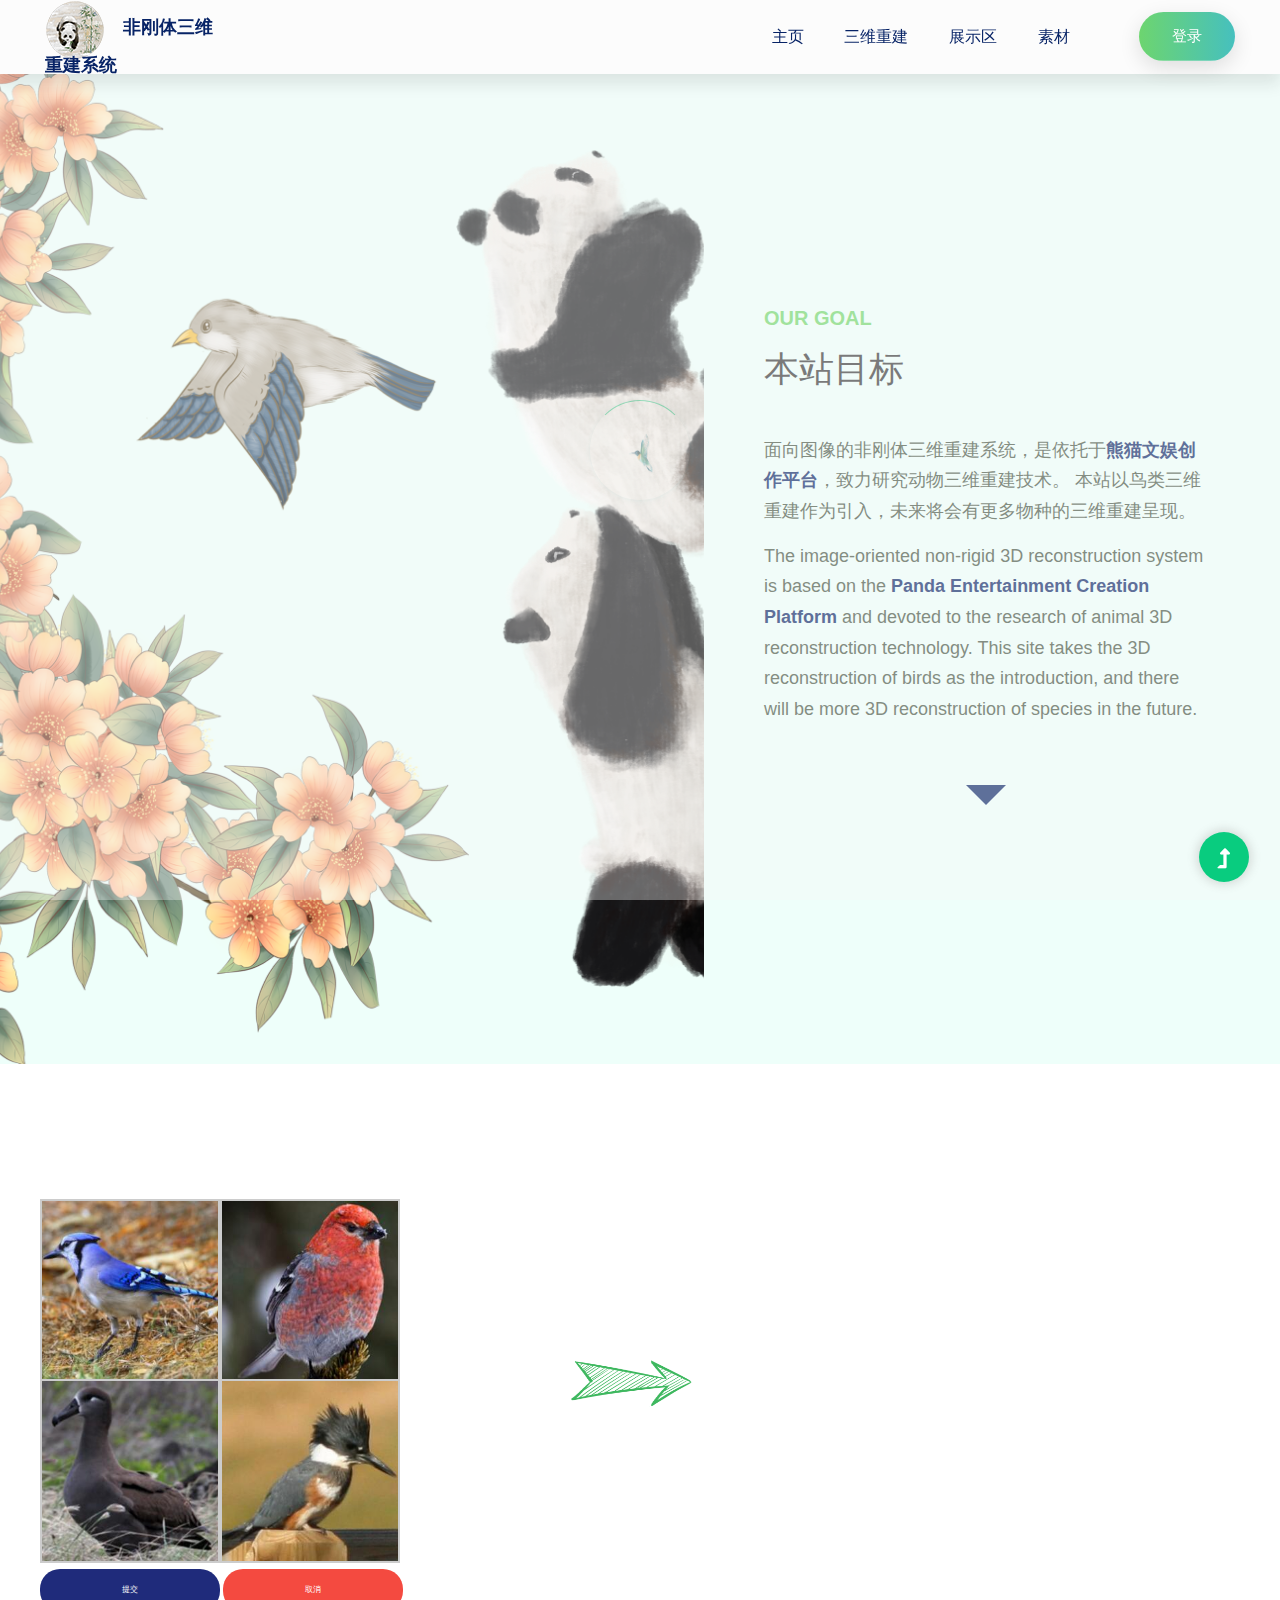
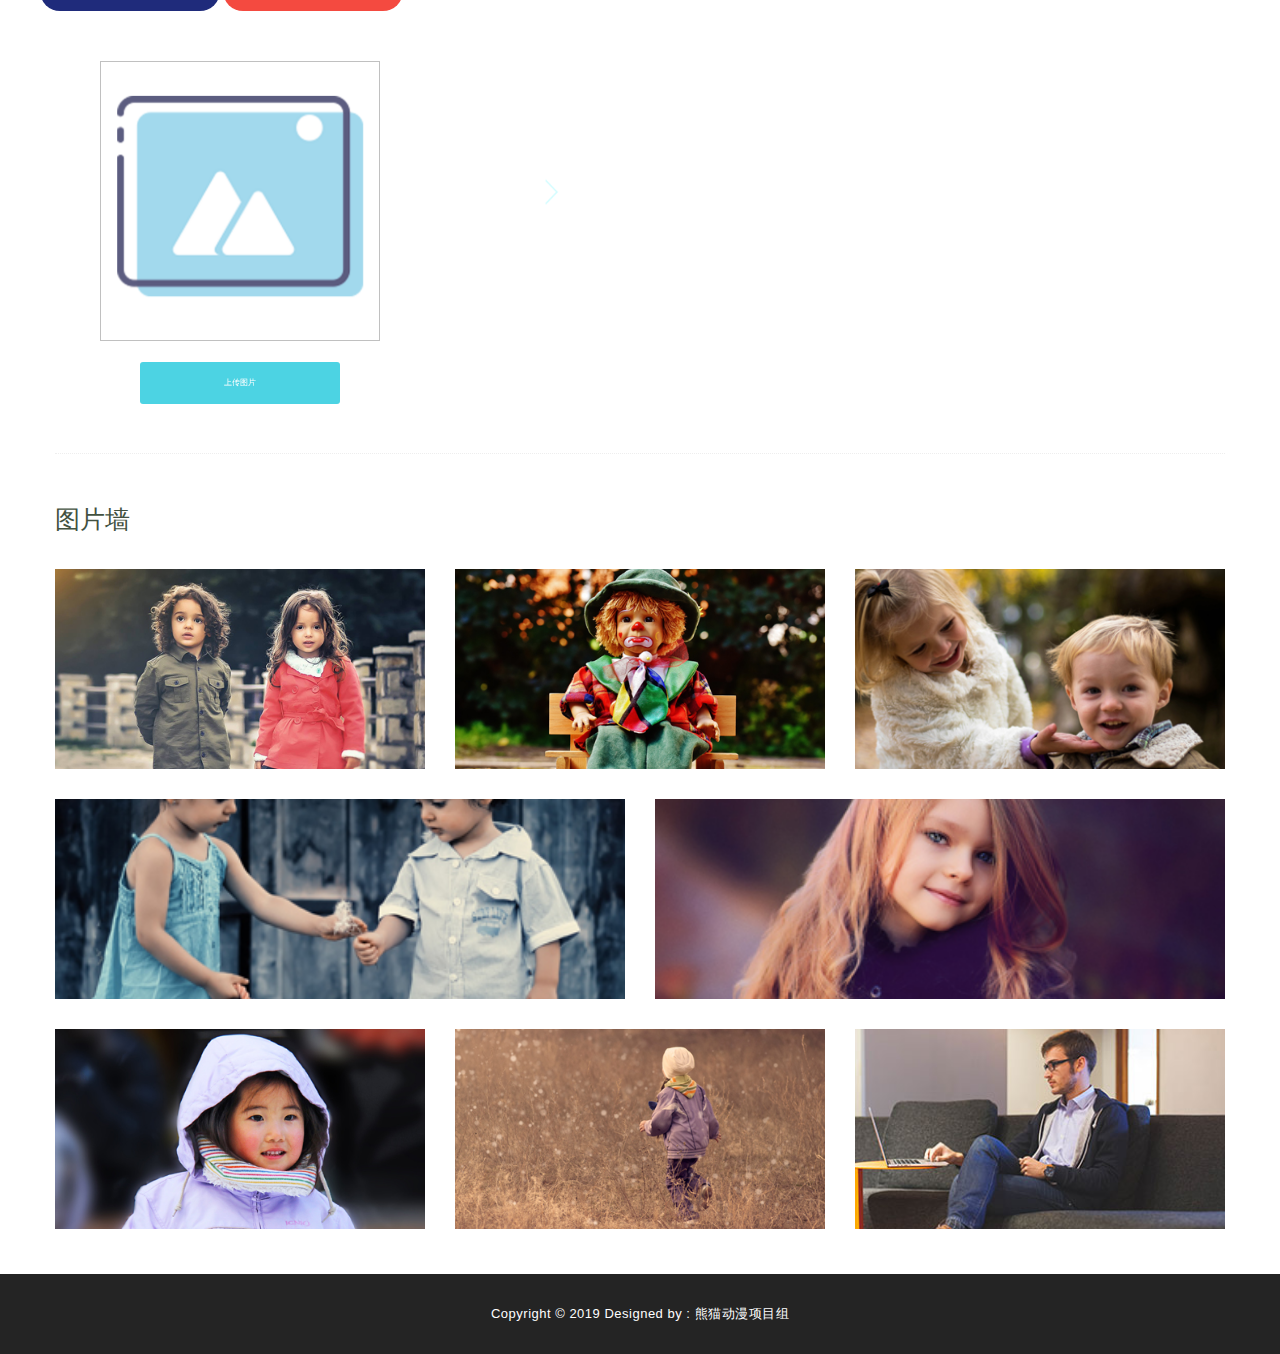
==== commit 8ce2d8f2: "homepage -rarrowgif" ====
--- a/index.html
+++ b/index.html
@@ -188,8 +188,8 @@
                     </div>
                 </div>
                 <div>
-                    <img src="assets/img/logo/rarrow.png" id="btn_rarrow"
-                          style="width: 150px; height: 150px; margin-top: 130px; margin-left: 40px; margin-right: 50px">
+                    <img src="assets/img/logo/rarrow.gif" id="btn_rarrow"
+                          style="width: 192px; height: 108px; margin-top: 130px; margin-right: 50px">
                 </div>
                 <div class="img_wrap_right" style="position:absolute; right: 50px; width: 100px"></div>
 
@@ -199,7 +199,7 @@
         </div>
     </div>
     <!--? Blog Area Start -->
-    <section class="home-blog-area pb-padding" id="gallery">
+    <section class="home-blog-area" id="gallery">
         <div class="container">
             <!-- Section Tittle -->
             <div class="section-top-border">
--- a/assets/css/my.css
+++ b/assets/css/my.css
@@ -1,7 +1,7 @@
 .uploadpic_footer{
     background-color: rgba(12,12,12,0.9);
     height: 80px;
-    line-height: 80px;
+    line-height: 60px;
     display: inline-block;
     text-align: center;
     width: 100%;
@@ -12,7 +12,7 @@
 .uploadpic_footer p {
     margin-bottom: 0;
     font-size: 13px;
-    line-height: 80px;
+    line-height: 60px;
     color: #fff;
     letter-spacing: 0.5px;
     font-weight: 300;
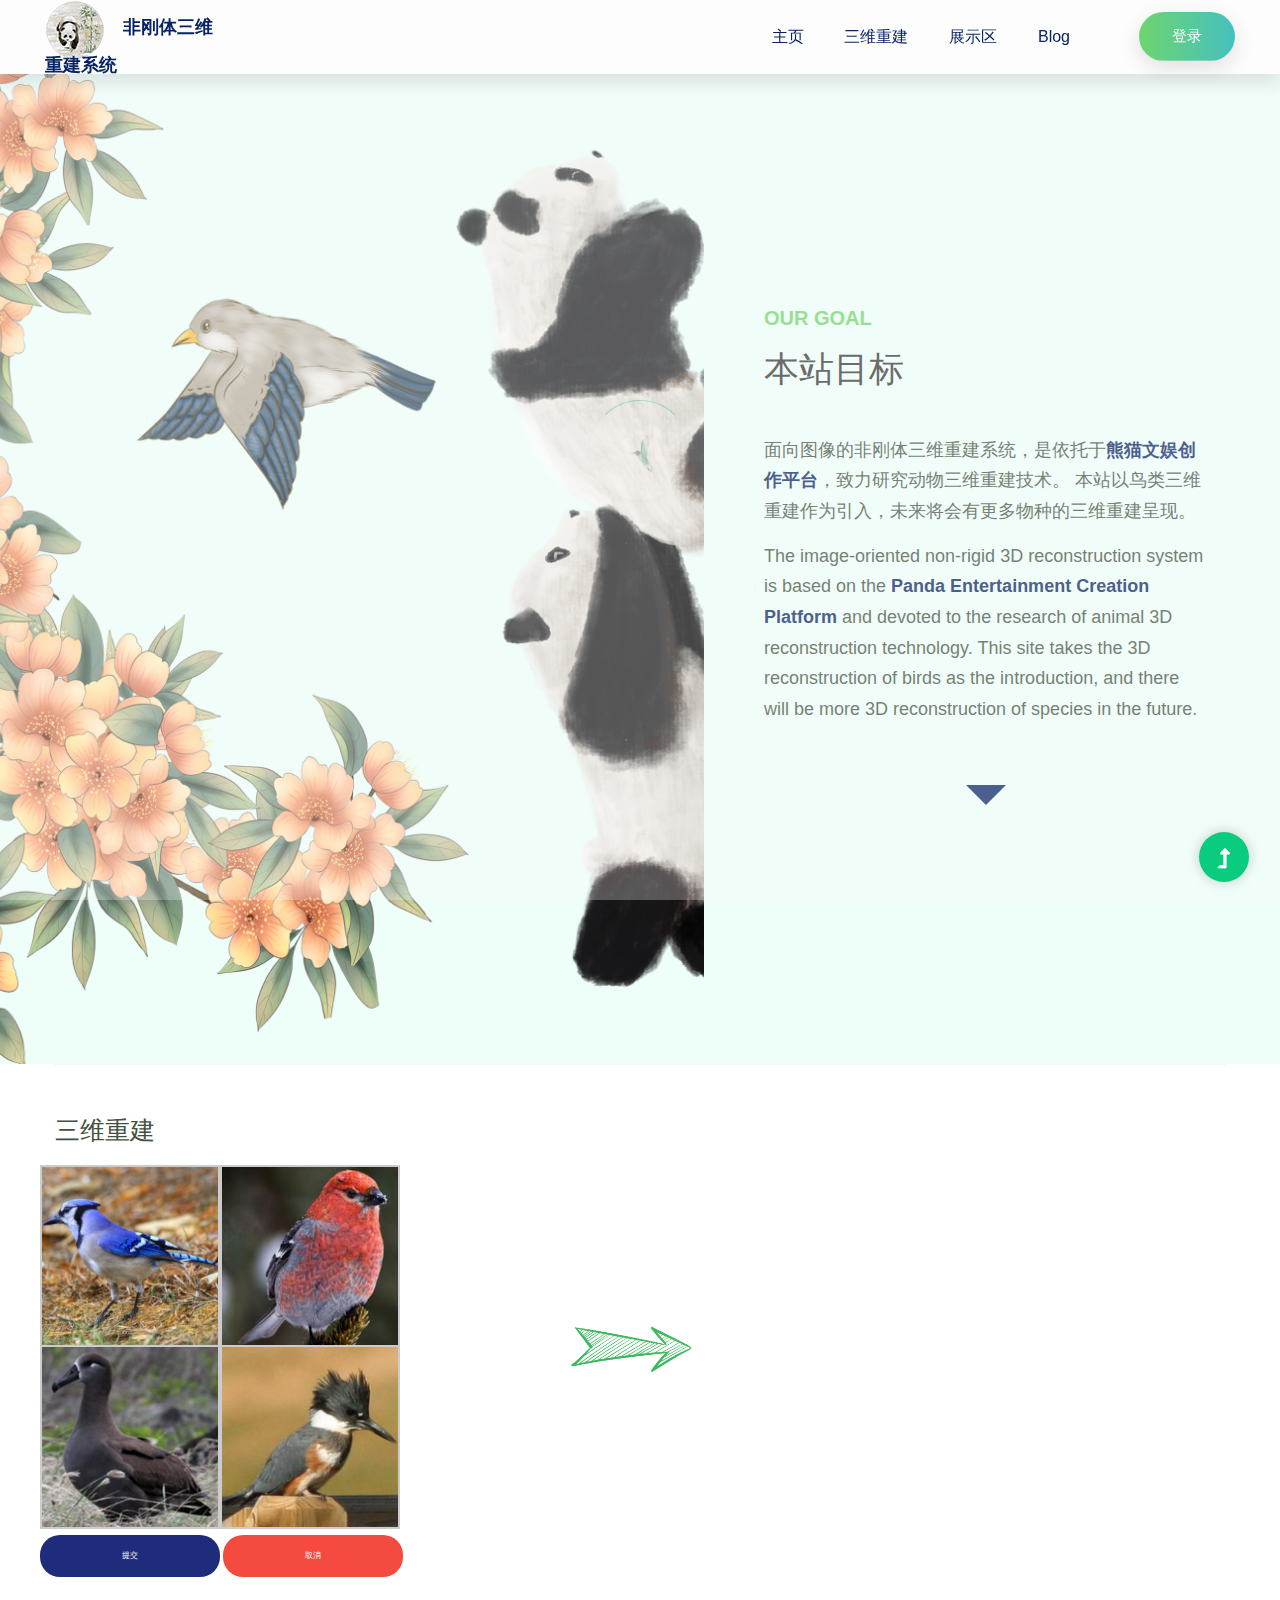
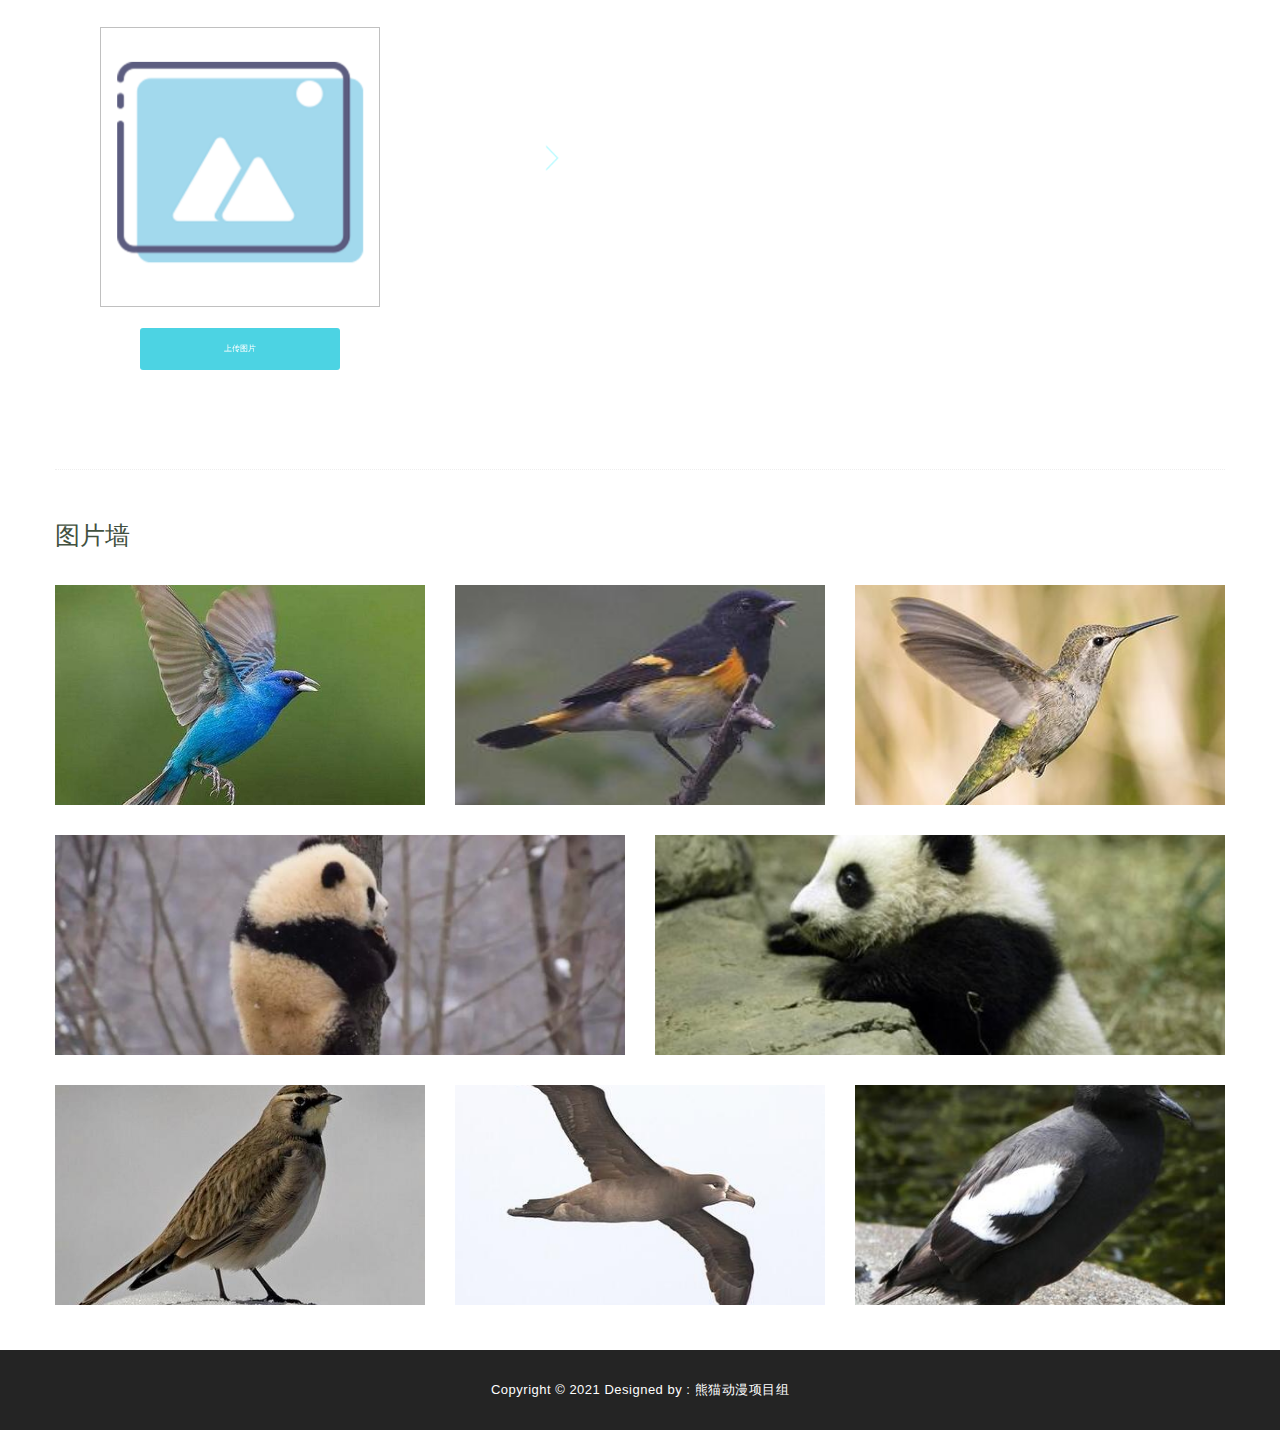
==== commit 31dcd0b9: "homepage -gallery" ====
--- a/index.html
+++ b/index.html
@@ -23,7 +23,6 @@
     <link href="assets/css/slick.css" rel="stylesheet">
     <link href="assets/css/nice-select.css" rel="stylesheet">
     <link href="assets/css/style.css" rel="stylesheet">
-
     <link href="assets/css/my.css" rel="stylesheet">
 </head>
 
@@ -64,11 +63,10 @@
                                             <li><a href="#">主页</a></li>
                                             <li><a href="#reconstruct">三维重建</a></li>
                                             <li><a href="#gallery">展示区</a></li>
-                                            <li><a href="blog.html">素材</a>
+                                            <li><a href="blog.html">Blog</a>
                                                 <ul class="submenu">
                                                     <li><a href="blog.html">Blog</a></li>
-                                                    <li><a href="blog_details.html">Blog Details</a></li>
-                                                    <li><a href="elements.html">Element</a></li>
+                                                    <li><a href="blog_details.html">Blog详情</a></li>
                                                 </ul>
                                             </li>
                                         </ul>
@@ -116,86 +114,87 @@
     </div>
     <!-- Visit Our Tailor End -->
     <!--? Services Area Start -->
-    <div class="service-area section-padding30" id="reconstruct">
+    <div class="service-area" id="reconstruct">
         <div class="container">
-            <div class="row">
-                <div class="enter-content">
-                    <!--图像选择器-->
-                    <div class="picker">
-                        <input id="aaa" type="hidden" value=""/>
-                        <div class="sys_item_spec">
-                            <dl class="clearfix iteminfo_parameter sys_item_specpara" data-sid="1">
-                                <dd>
-                                    <ul class="sys_spec_img">
-                                        <li data-aid="1">
-                                            <a href="javascript:"><img alt="" id="1" onClick="test(this.id)"
-                                                                       src="assets/img/video/1.jpg"/></a>
-                                            <i></i>
-                                        </li>
-                                        <li data-aid="2">
-                                            <a href="javascript:"><img alt="" id="2" onClick="test(this.id)"
-                                                                       src="assets/img/video/2.jpg"/></a>
-                                            <i></i>
-                                        </li>
-                                        <li data-aid="3">
-                                            <a href="javascript:"><img alt="" id="3" onClick="test(this.id)"
-                                                                       src="assets/img/video/3.jpg"/></a>
-                                            <i></i>
-                                        </li>
-                                        <li data-aid="4">
-                                            <a href="javascript:"><img alt="" id="4" onClick="test(this.id)"
-                                                                       src="assets/img/video/4.jpg"/></a>
-                                            <i></i>
-                                        </li>
-                                    </ul>
-                                </dd>
-                            </dl>
+            <div class="section-top-border">
+                <h1 class="pb-10">三维重建</h1>
+                <div class="row">
+                    <div class="enter-content">
+                        <!--图像选择器-->
+                        <div class="picker">
+                            <input id="aaa" type="hidden" value=""/>
+                            <div class="sys_item_spec">
+                                <dl class="clearfix iteminfo_parameter sys_item_specpara" data-sid="1">
+                                    <dd>
+                                        <ul class="sys_spec_img">
+                                            <li data-aid="1">
+                                                <a href="javascript:"><img alt="" id="1" onClick="test(this.id)"
+                                                                           src="assets/img/video/1.jpg"/></a>
+                                                <i></i>
+                                            </li>
+                                            <li data-aid="2">
+                                                <a href="javascript:"><img alt="" id="2" onClick="test(this.id)"
+                                                                           src="assets/img/video/2.jpg"/></a>
+                                                <i></i>
+                                            </li>
+                                            <li data-aid="3">
+                                                <a href="javascript:"><img alt="" id="3" onClick="test(this.id)"
+                                                                           src="assets/img/video/3.jpg"/></a>
+                                                <i></i>
+                                            </li>
+                                            <li data-aid="4">
+                                                <a href="javascript:"><img alt="" id="4" onClick="test(this.id)"
+                                                                           src="assets/img/video/4.jpg"/></a>
+                                                <i></i>
+                                            </li>
+                                        </ul>
+                                    </dd>
+                                </dl>
+                            </div>
                         </div>
-                    </div>
-
-                    <form class="enter-form" enctype="multipart/form-data" method="POST">
-                        <div class="btn_enter">
-                            <button class="genric-btn primary circle" id="btn_ensure" type="button">提交</button>
-                            <button class="genric-btn danger circle" id="btn_cancel" type="button">取消</button>
-                        </div>
-                    </form>
-                </div>
-                <div><img src="assets/img/logo/rarrow.png" style="width: 150px; height: 120px;
-                                                            margin-top: 130px; margin-left: 150px; margin-right: 150px">
-                </div>
-                <div class="result_show"></div>
-            </div>
-            <div class="row">
-                <!--上传图像-->
-                <div class="col-lg-4 col-md-6 col-sm-11">
-                    <div class="single-cat text-center mb-30">
-                        <div class="cat-icon">
-                            <img alt="" src="assets/img/gallery/upload_pic.png">
-                        </div>
-                        <form method="POST" enctype="multipart/form-data">
-                            <div class="cat-cap">
-                                <!--<h5><a>上传图片</a></h5>-->
-                                <button class="genric-btn success radius" type="button" style="width: 200px">上传图片</button>
-                                <input class="file" name="a" onchange="imgPreview(this);upload()" type="file"
-                                       style="width: 200px; height: 23px; margin-left: -200px"/>
-                            </div>
-                            <div class="img_preview_cartoon">
-                                <div class="img_wrap_cartoon">
-                                    <img id="preview"/>
-                                </div>
+
+                        <form class="enter-form" enctype="multipart/form-data" method="POST">
+                            <div class="btn_enter">
+                                <button class="genric-btn primary circle" id="btn_ensure" type="button">提交</button>
+                                <button class="genric-btn danger circle" id="btn_cancel" type="button">取消</button>
                             </div>
                         </form>
                     </div>
+                    <div><img src="assets/img/logo/rarrow.png" style="width: 150px; height: 120px;
+                                                            margin-top: 130px; margin-left: 150px; margin-right: 150px">
+                    </div>
+                    <div class="result_show"></div>
                 </div>
-                <div>
-                    <img src="assets/img/logo/rarrow.gif" id="btn_rarrow"
-                          style="width: 192px; height: 108px; margin-top: 130px; margin-right: 50px">
+                <div class="row">
+                    <!--上传图像-->
+                    <div class="col-lg-4 col-md-6 col-sm-11">
+                        <div class="single-cat text-center mb-30">
+                            <div class="cat-icon">
+                                <img alt="" src="assets/img/gallery/upload_pic.png">
+                            </div>
+                            <form method="POST" enctype="multipart/form-data">
+                                <div class="cat-cap">
+                                    <!--<h5><a>上传图片</a></h5>-->
+                                    <button class="genric-btn success radius" type="button" style="width: 200px">上传图片
+                                    </button>
+                                    <input class="file" name="a" onchange="imgPreview(this);upload()" type="file"
+                                           style="width: 200px; height: 23px; margin-left: -200px"/>
+                                </div>
+                                <div class="img_preview_cartoon">
+                                    <div class="img_wrap_cartoon">
+                                        <img id="preview"/>
+                                    </div>
+                                </div>
+                            </form>
+                        </div>
+                    </div>
+                    <div>
+                        <img src="assets/img/logo/rarrow.gif" id="btn_rarrow"
+                             style="width: 192px; height: 108px; margin-top: 130px; margin-right: 50px">
+                    </div>
+                    <div class="img_wrap_right" style="position:absolute; right: 50px; width: 100px"></div>
                 </div>
-                <div class="img_wrap_right" style="position:absolute; right: 50px; width: 100px"></div>
-
             </div>
-
-
         </div>
     </div>
     <!--? Blog Area Start -->
@@ -206,51 +205,51 @@
                 <h1>图片墙</h1>
                 <div class="row gallery-item">
                     <div class="col-md-4">
-                        <a class="img-pop-up" href="assets/img/elements/g1.jpg">
-                            <div class="single-gallery-image"
-                                 style="background: url(assets/img/elements/g1.jpg);"></div>
-                        </a>
-                    </div>
-                    <div class="col-md-4">
-                        <a class="img-pop-up" href="assets/img/elements/g2.jpg">
-                            <div class="single-gallery-image"
-                                 style="background: url(assets/img/elements/g2.jpg);"></div>
-                        </a>
-                    </div>
-                    <div class="col-md-4">
-                        <a class="img-pop-up" href="assets/img/elements/g3.jpg">
-                            <div class="single-gallery-image"
-                                 style="background: url(assets/img/elements/g3.jpg);"></div>
+                        <a class="img-pop-up" href="assets/img/gallery/g1.jpg">
+                            <div class="single-gallery-image"
+                                 style="background: url(assets/img/gallery/fg1.jpg);"></div>
+                        </a>
+                    </div>
+                    <div class="col-md-4">
+                        <a class="img-pop-up" href="assets/img/gallery/g2.jpg">
+                            <div class="single-gallery-image"
+                                 style="background: url(assets/img/gallery/fg2.jpg);"></div>
+                        </a>
+                    </div>
+                    <div class="col-md-4">
+                        <a class="img-pop-up" href="assets/img/gallery/g3.jpg">
+                            <div class="single-gallery-image"
+                                 style="background: url(assets/img/gallery/fg3.jpg);"></div>
                         </a>
                     </div>
                     <div class="col-md-6">
-                        <a class="img-pop-up" href="assets/img/elements/g4.jpg">
-                            <div class="single-gallery-image"
-                                 style="background: url(assets/img/elements/g4.jpg);"></div>
+                        <a class="img-pop-up" href="assets/img/gallery/g5.jpg">
+                            <div class="single-gallery-image"
+                                 style="background: url(assets/img/gallery/fg5.jpg);"></div>
                         </a>
                     </div>
                     <div class="col-md-6">
-                        <a class="img-pop-up" href="assets/img/elements/g5.jpg">
-                            <div class="single-gallery-image"
-                                 style="background: url(assets/img/elements/g5.jpg);"></div>
-                        </a>
-                    </div>
-                    <div class="col-md-4">
-                        <a class="img-pop-up" href="assets/img/elements/g6.jpg">
-                            <div class="single-gallery-image"
-                                 style="background: url(assets/img/elements/g6.jpg);"></div>
-                        </a>
-                    </div>
-                    <div class="col-md-4">
-                        <a class="img-pop-up" href="assets/img/elements/g7.jpg">
-                            <div class="single-gallery-image"
-                                 style="background: url(assets/img/elements/g7.jpg);"></div>
-                        </a>
-                    </div>
-                    <div class="col-md-4">
-                        <a class="img-pop-up" href="assets/img/elements/g8.jpg">
-                            <div class="single-gallery-image"
-                                 style="background: url(assets/img/elements/g8.jpg);"></div>
+                        <a class="img-pop-up" href="assets/img/gallery/g6.jpg">
+                            <div class="single-gallery-image"
+                                 style="background: url(assets/img/gallery/fg6.jpg);"></div>
+                        </a>
+                    </div>
+                    <div class="col-md-4">
+                        <a class="img-pop-up" href="assets/img/gallery/g4.jpg">
+                            <div class="single-gallery-image"
+                                 style="background: url(assets/img/gallery/fg4.jpg);"></div>
+                        </a>
+                    </div>
+                    <div class="col-md-4">
+                        <a class="img-pop-up" href="assets/img/gallery/g7.jpg">
+                            <div class="single-gallery-image"
+                                 style="background: url(assets/img/gallery/fg7.jpg);"></div>
+                        </a>
+                    </div>
+                    <div class="col-md-4">
+                        <a class="img-pop-up" href="assets/img/gallery/g8.jpg">
+                            <div class="single-gallery-image"
+                                 style="background: url(assets/img/gallery/fg8.jpg);"></div>
                         </a>
                     </div>
                 </div>
@@ -261,7 +260,7 @@
 
 </main>
 <footer class="uploadpic_footer">
-    <p>Copyright &copy; 2019 Designed by : 熊猫动漫项目组</p>
+    <p>Copyright &copy; 2021 Designed by : 熊猫动漫项目组</p>
 </footer>
 <!-- Scroll Up -->
 <div id="back-top">
--- a/assets/css/style.css
+++ b/assets/css/style.css
@@ -2932,7 +2932,7 @@
 }
 
 .slider-area2 {
-    background-image: url(../img/hero/hero2.png);
+    background-image: url(../img/hero/blog_banner.jpg);
     background-repeat: no-repeat;
     background-size: cover
 }
@@ -6185,7 +6185,7 @@
     background-repeat: no-repeat !important;
     background-position: center center !important;
     background-size: cover !important;
-    height: 200px
+    height: 220px
 }
 
 .list-style {
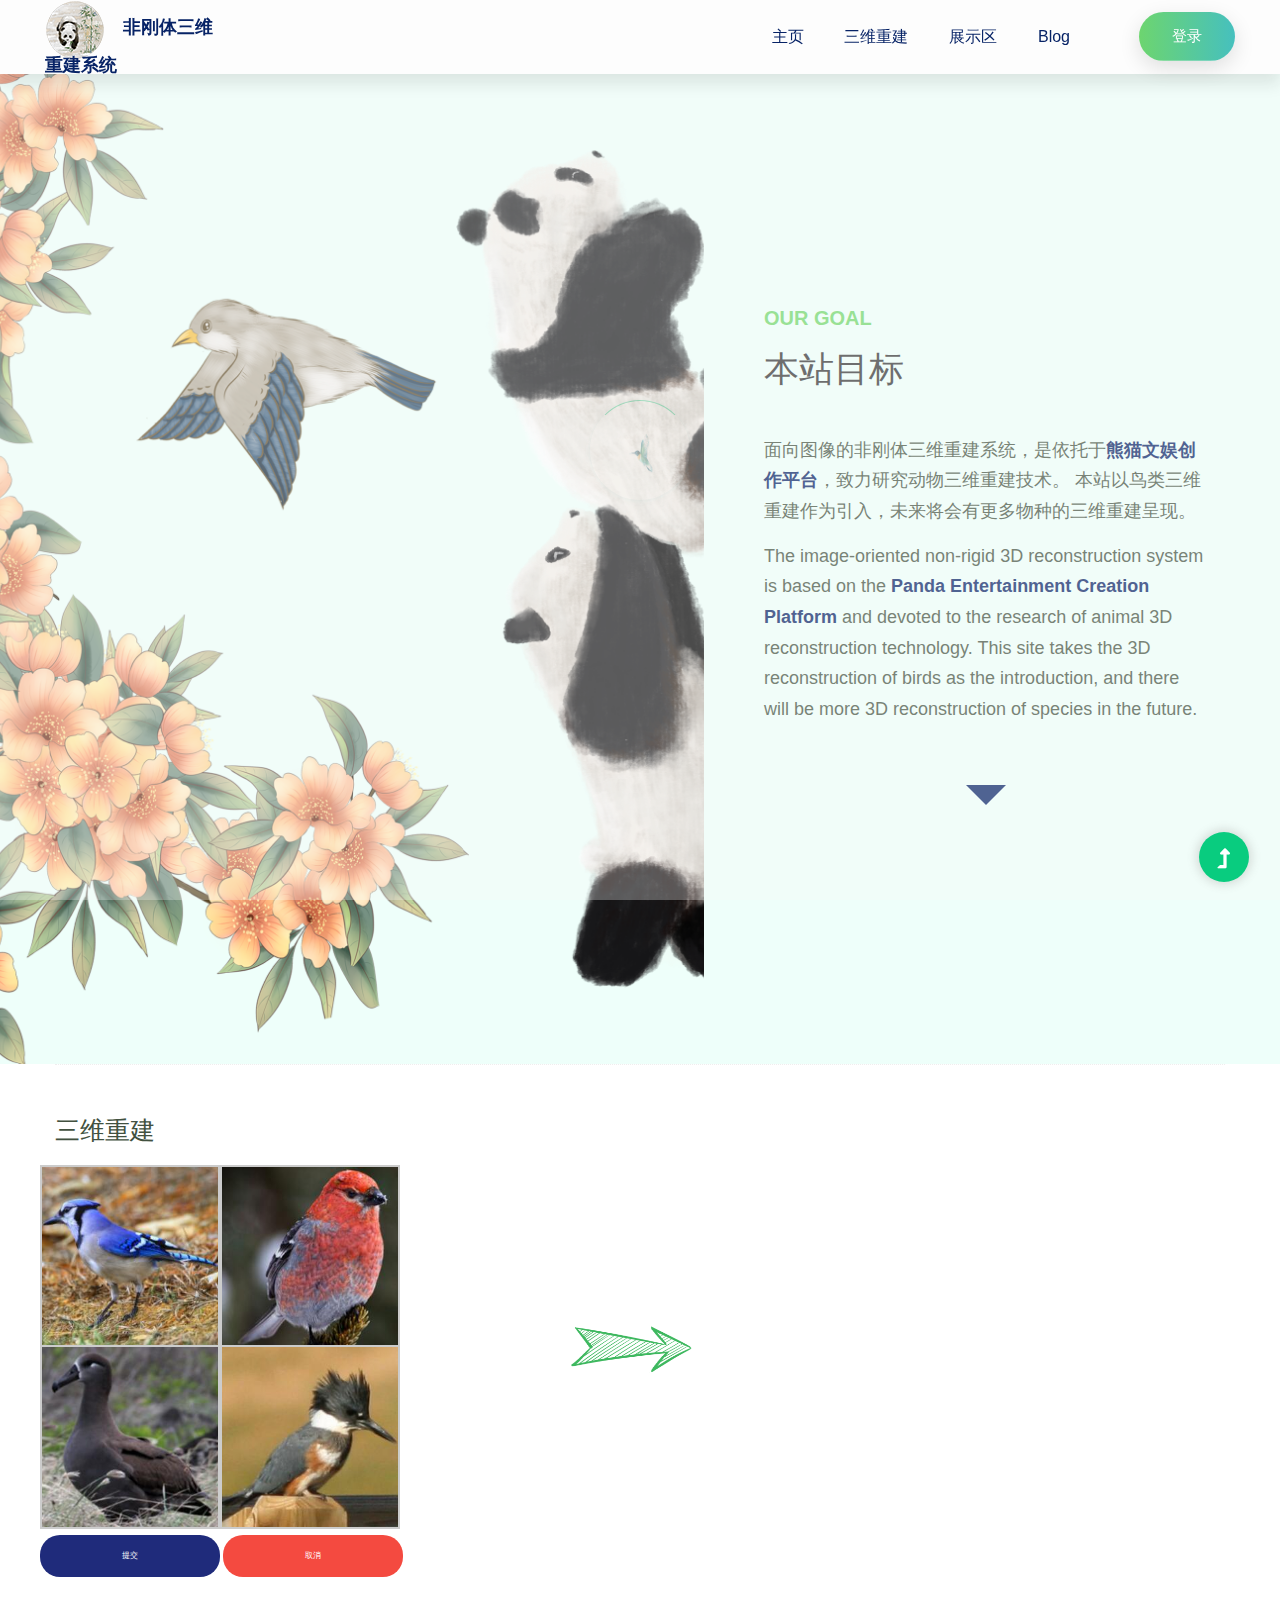
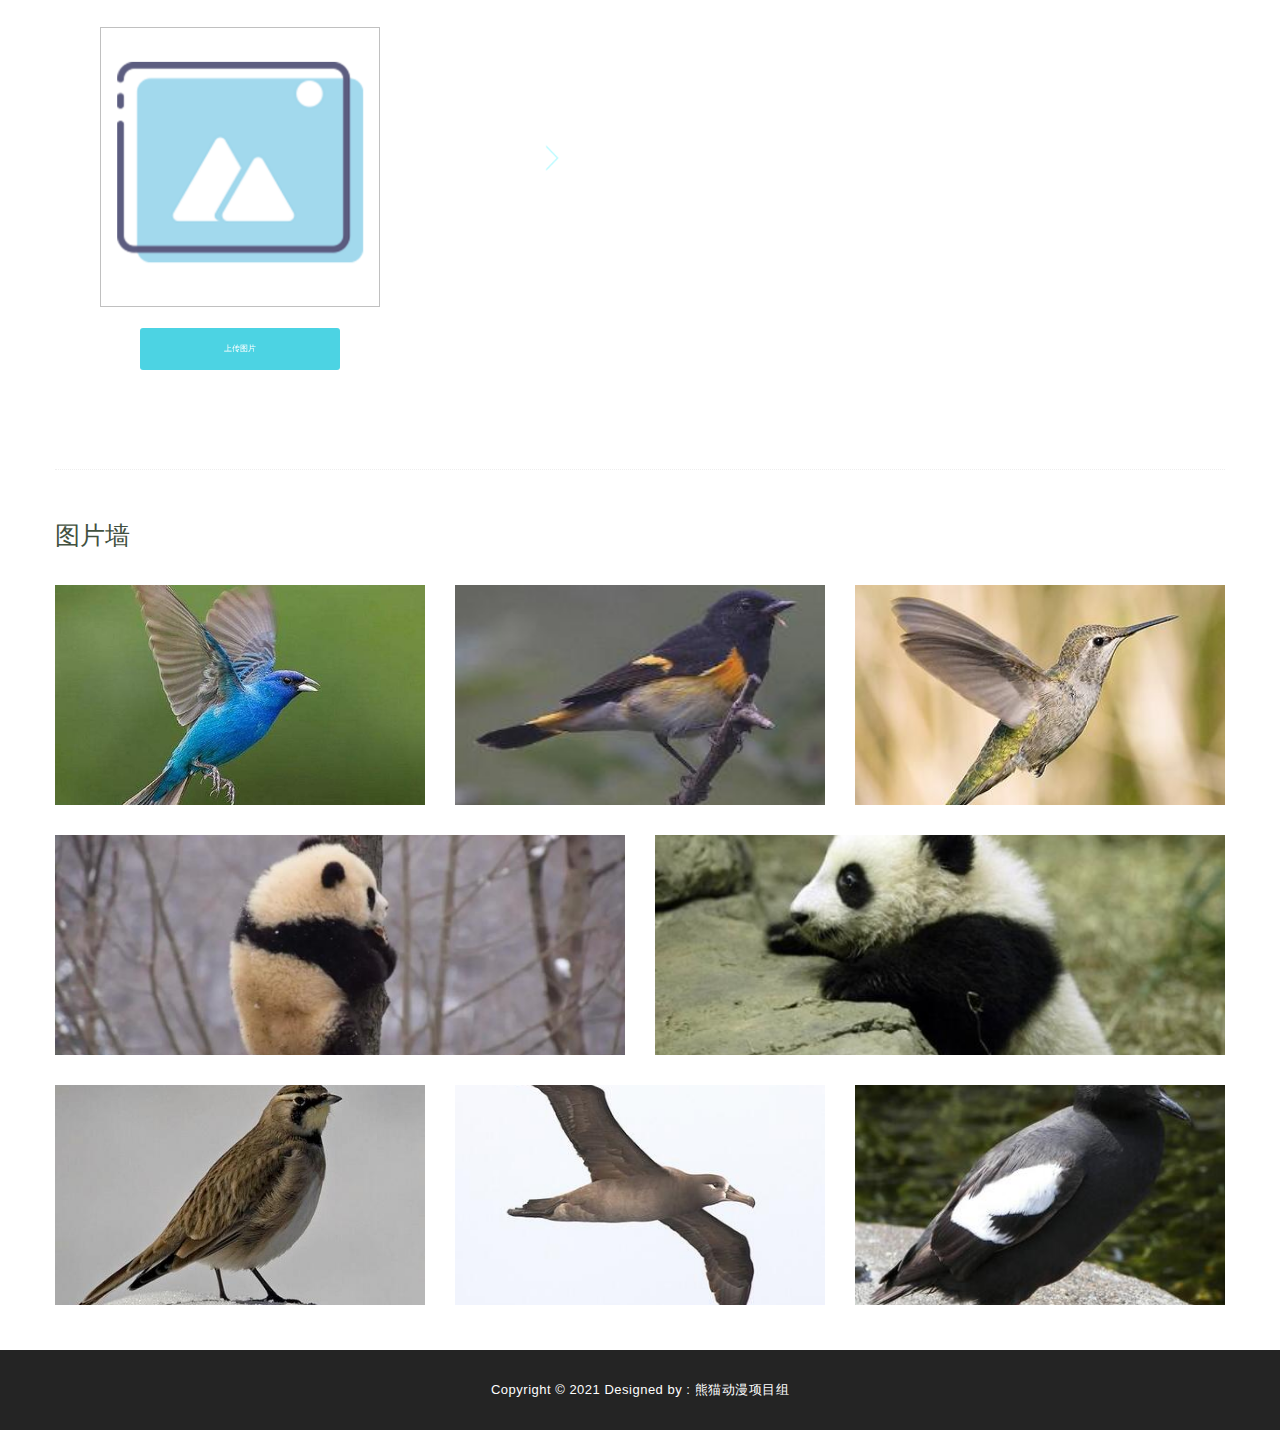
==== commit 6cf692ac: "blog articles" ====
--- a/index.html
+++ b/index.html
@@ -63,12 +63,7 @@
                                             <li><a href="#">主页</a></li>
                                             <li><a href="#reconstruct">三维重建</a></li>
                                             <li><a href="#gallery">展示区</a></li>
-                                            <li><a href="blog.html">Blog</a>
-                                                <ul class="submenu">
-                                                    <li><a href="blog.html">Blog</a></li>
-                                                    <li><a href="blog_details.html">Blog详情</a></li>
-                                                </ul>
-                                            </li>
+                                            <li><a href="blog.html">Blog</a></li>
                                         </ul>
                                     </nav>
                                 </div>
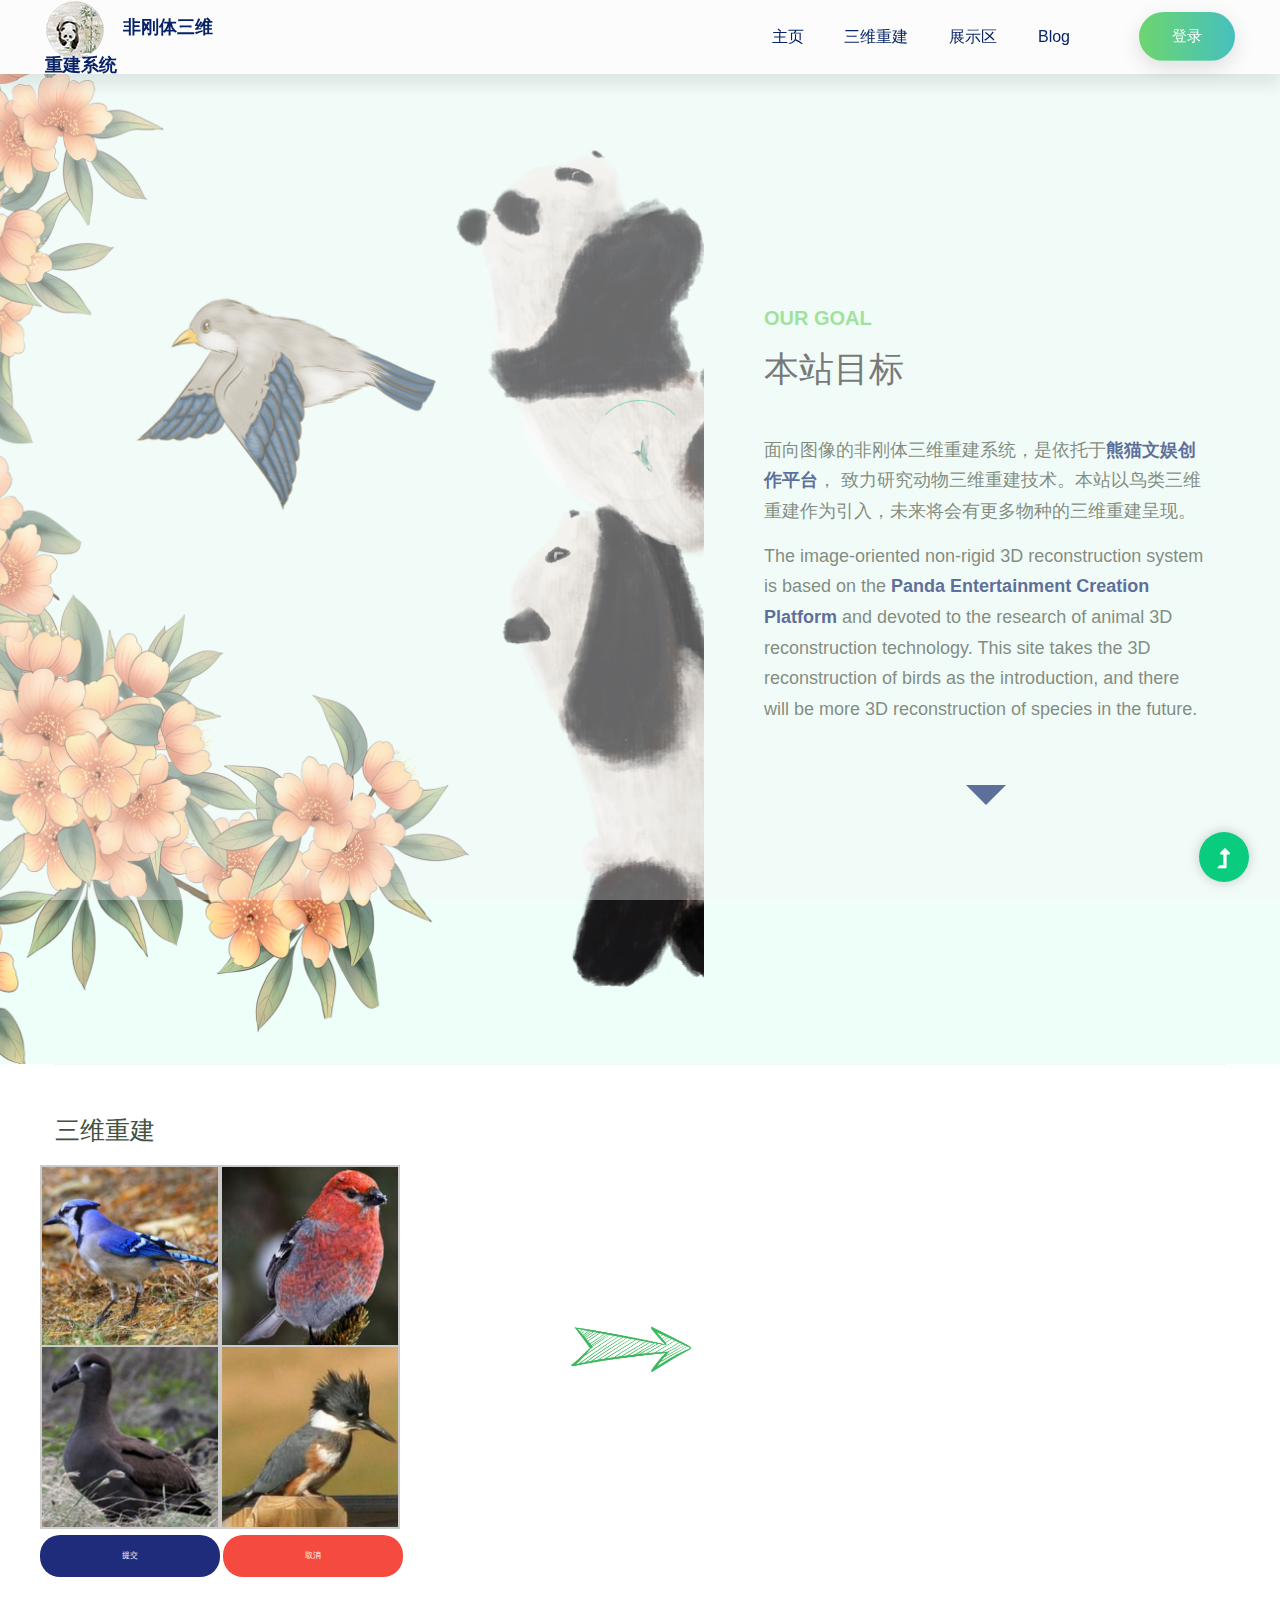
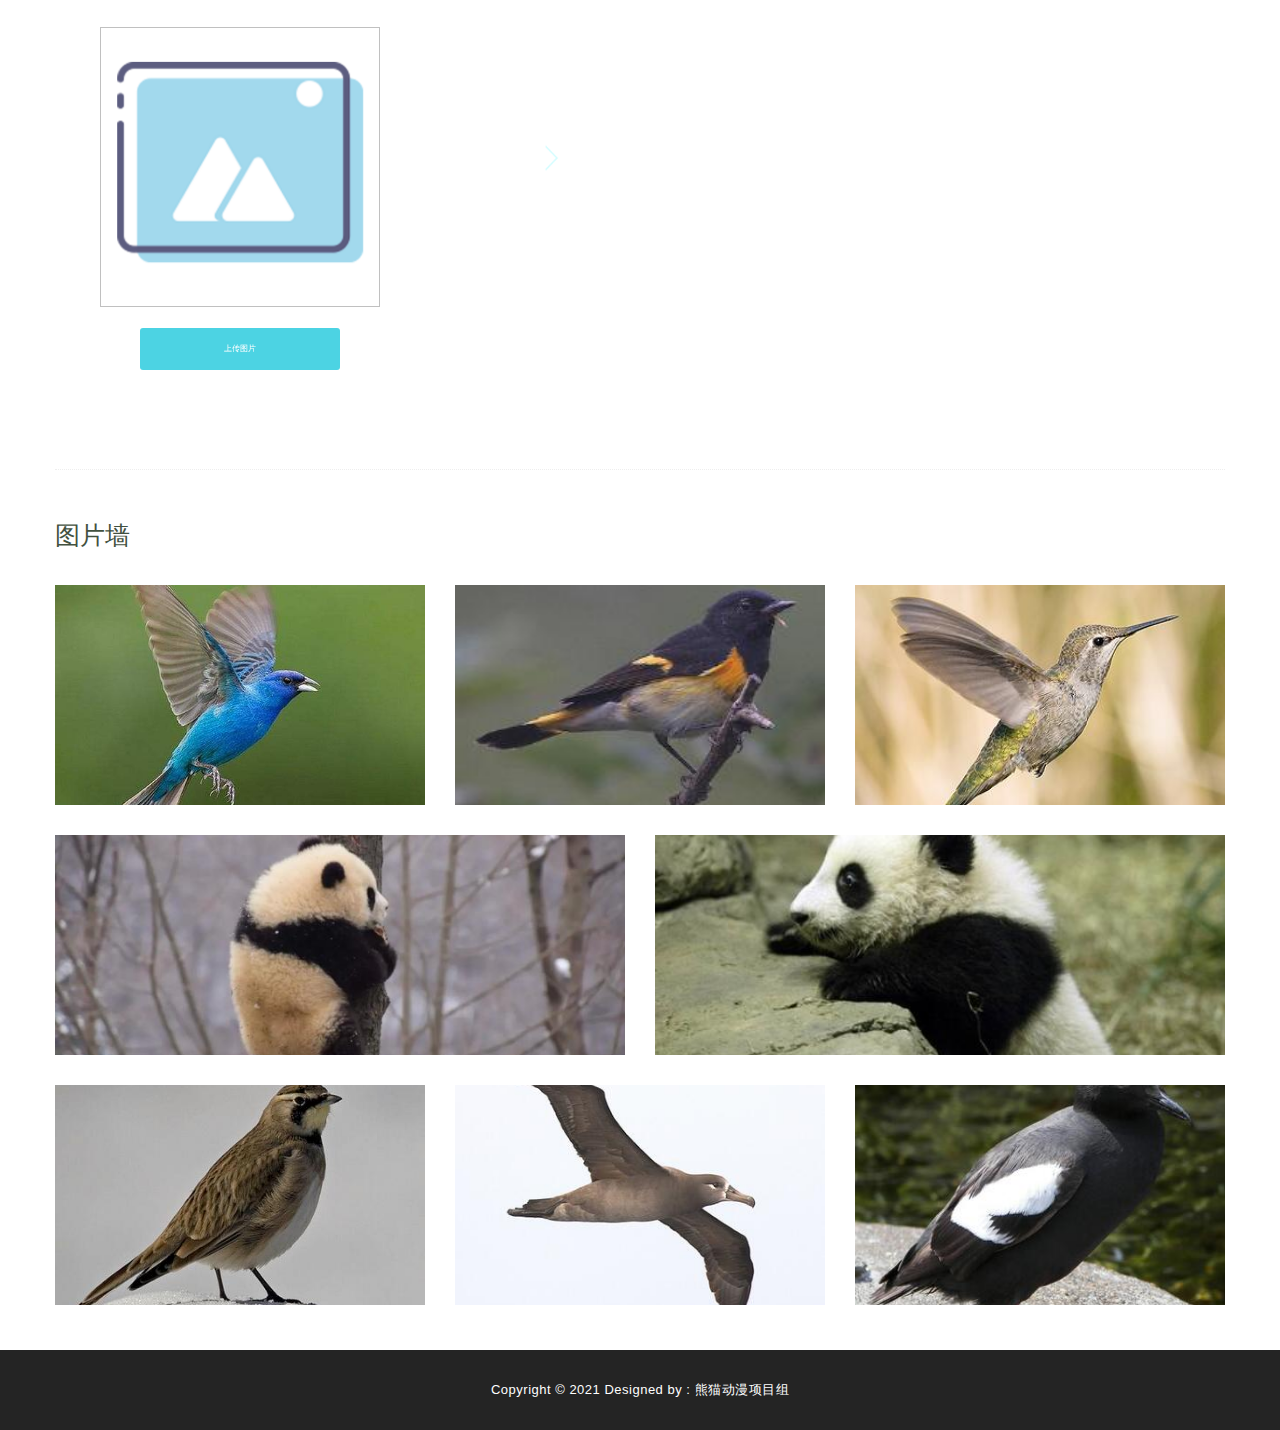
==== commit b7b63661: "register" ====
--- a/index.html
+++ b/index.html
@@ -94,8 +94,8 @@
         <div class="tailor-details">
             <b><span>OUR GOAL</span></b>
             <h2>本站目标</h2>
-            <p>面向图像的非刚体三维重建系统，是依托于<a href="elements.html" style="color: #072366; font-weight: bold">熊猫文娱创作平台</a>，致力研究动物三维重建技术。
-                本站以鸟类三维重建作为引入，未来将会有更多物种的三维重建呈现。</p>
+            <p>面向图像的非刚体三维重建系统，是依托于<a href="elements.html" style="color: #072366; font-weight: bold">熊猫文娱创作平台</a>，
+                致力研究动物三维重建技术。本站以鸟类三维重建作为引入，未来将会有更多物种的三维重建呈现。</p>
             <p class="pera-bottom">The image-oriented non-rigid 3D reconstruction system
                 is based on the <a href="elements.html" style="color: #072366; font-weight: bold">Panda Entertainment
                     Creation Platform </a>
